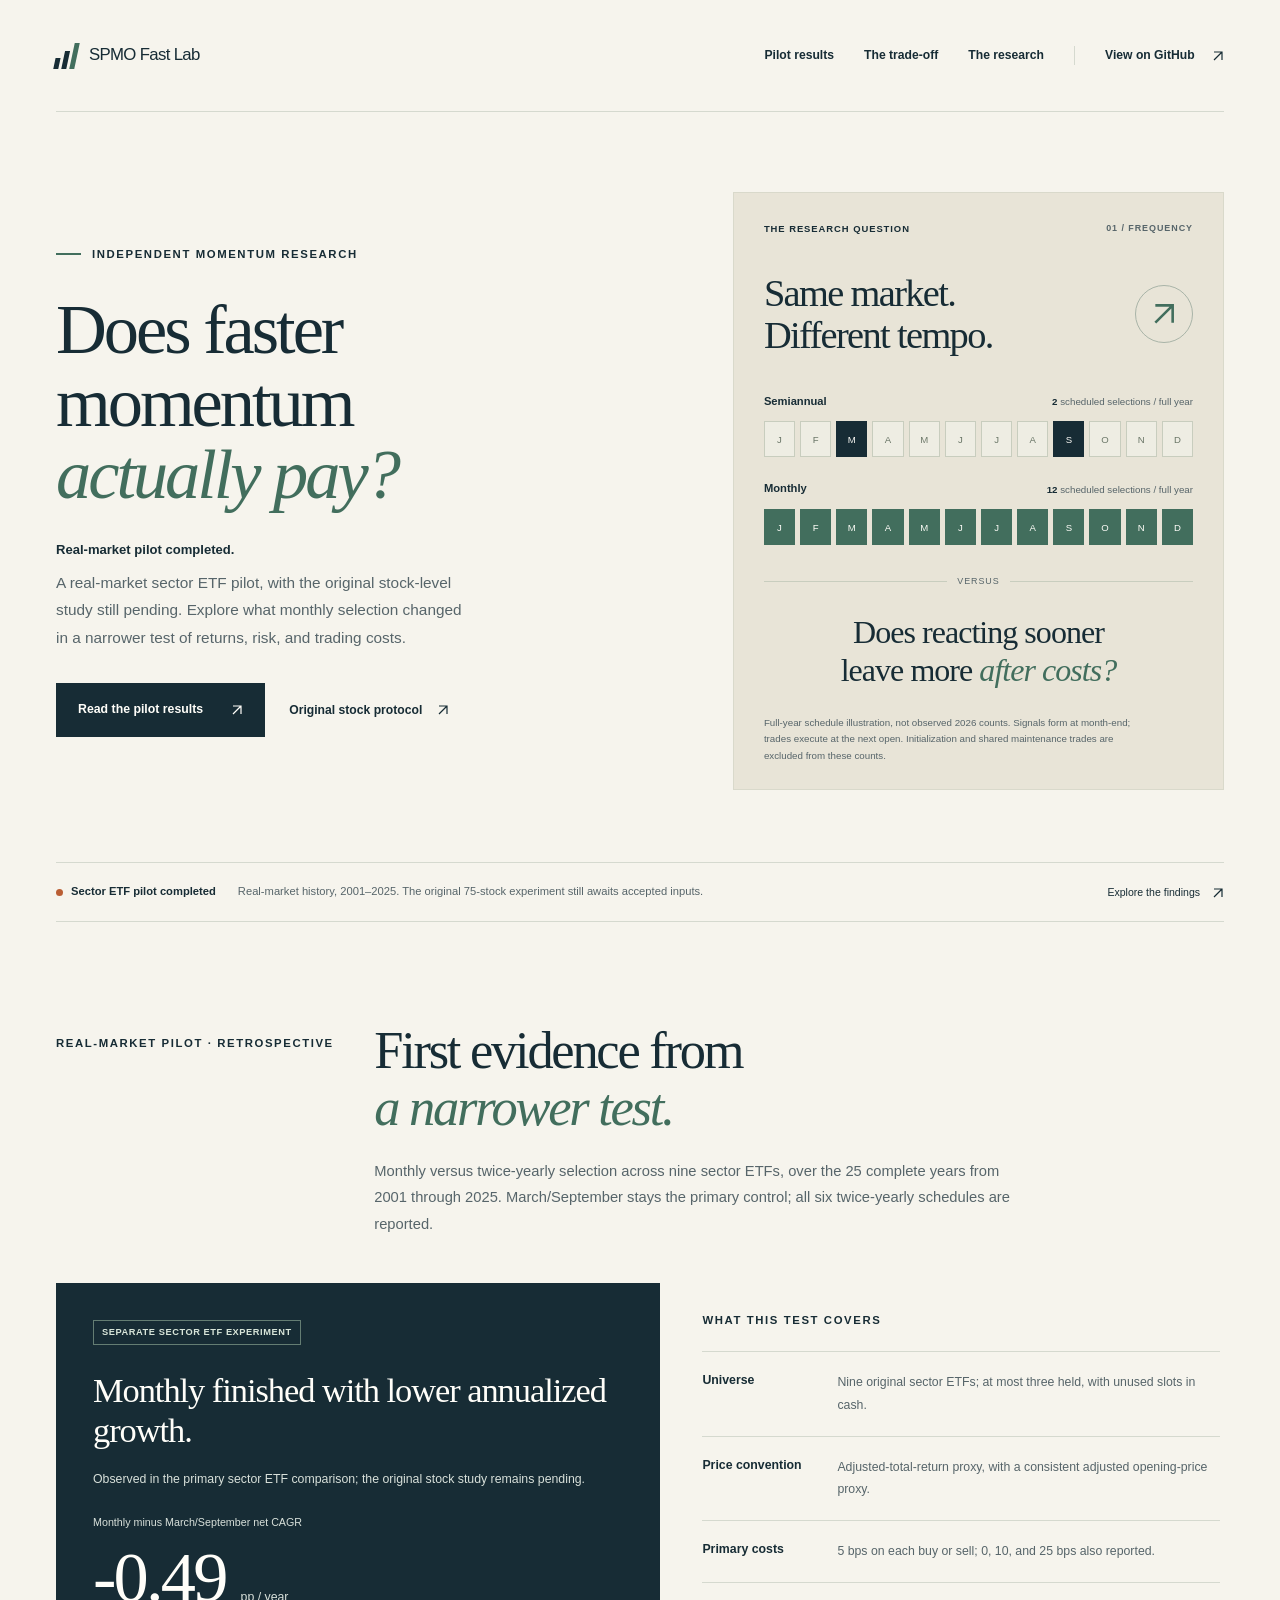
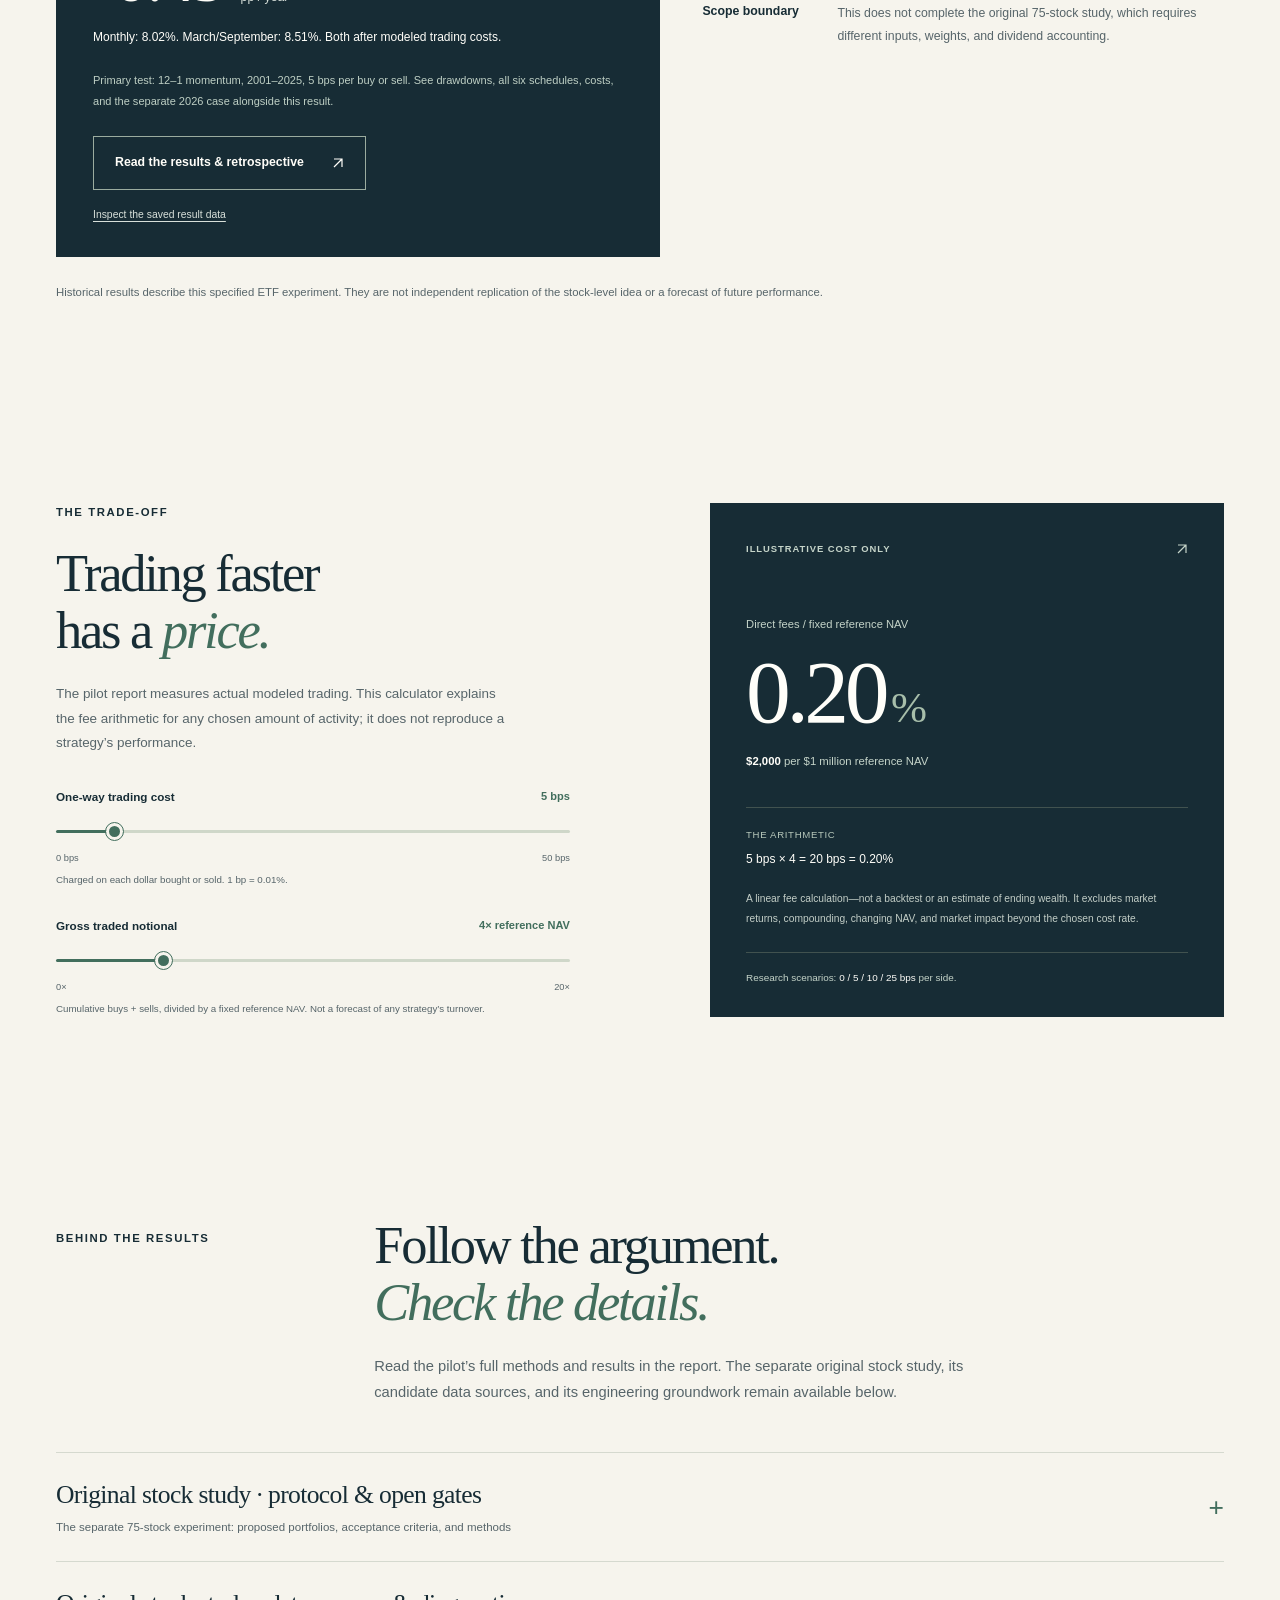
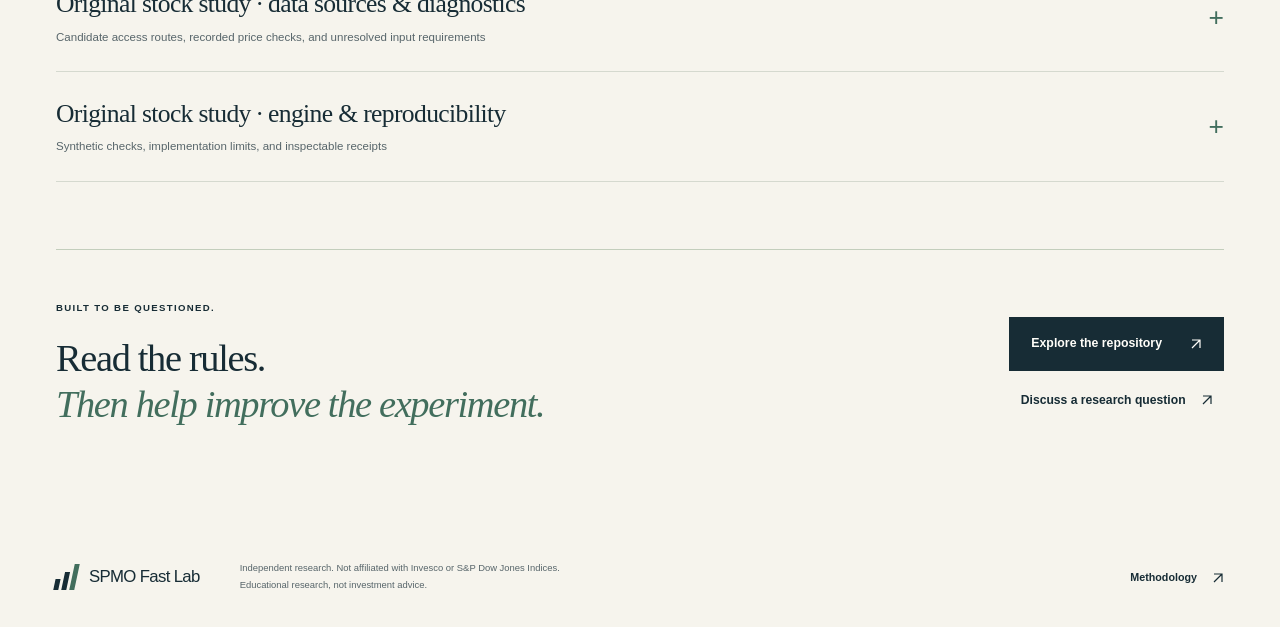
==== site/index.html @ afc8deab "Identify purchasable stock-data routes and correct Sharadar membership coverage" ====
<!doctype html>
<html lang="en">
  <head>
    <meta charset="utf-8">
    <meta name="viewport" content="width=device-width, initial-scale=1">
    <meta name="theme-color" content="#172c35">
    <meta name="description" content="Real-market results from a nine-sector ETF momentum pilot over 2001–2025, with an inspectable protocol and a separate stock-level research plan.">
    <title>SPMO Fast Lab — Does faster momentum actually pay?</title>
    <link rel="icon" href="data:image/svg+xml,%3Csvg xmlns=%27http://www.w3.org/2000/svg%27 viewBox=%270 0 32 32%27%3E%3Crect width=%2732%27 height=%2732%27 rx=%275%27 fill=%27%23172c35%27/%3E%3Cpath d=%27M8 24v-7m8 7V12m8 12V7%27 stroke=%27%23f6f4ed%27 stroke-width=%274%27/%3E%3C/svg%3E">
    <link rel="stylesheet" href="styles.css">
    <script src="app.js" defer></script>
  </head>
  <body>
    <a class="skip-link" href="#main">Skip to content</a>
    <header class="site-header wrap">
      <a class="brand" href="#" aria-label="SPMO Fast Lab home"><span class="brand-mark" aria-hidden="true"><i></i><i></i><i></i></span><span>SPMO <strong>Fast Lab</strong></span></a>
      <button class="menu-toggle" type="button" aria-expanded="false" aria-controls="primary-nav">Menu <span aria-hidden="true">+</span></button>
      <nav id="primary-nav" class="primary-nav" aria-label="Primary navigation">
        <a href="pilot.html">Pilot results</a><a href="#costs">The trade-off</a><a href="#research">The research</a>
        <a class="nav-github" href="https://github.com/Yuchi-Wang02/SPMO-ETF-test">View on GitHub <span aria-hidden="true"><svg class="arrow-icon" width="12" height="12" viewBox="0 0 12 12" fill="none" aria-hidden="true"><path d="M2 10 10 2M2 2h8v8" stroke="currentColor" stroke-width="1.2"/></svg></span></a>
      </nav>
    </header>

    <main id="main">
      <section class="hero wrap" aria-labelledby="hero-title">
        <div class="hero-copy">
          <p class="eyebrow"><span class="tiny-line" aria-hidden="true"></span> Independent momentum research</p>
          <h1 id="hero-title">Does faster<br>momentum<br><em>actually pay?</em></h1>
          <p class="hero-description"><strong class="hero-status">Real-market pilot completed.</strong> A real-market sector ETF pilot, with the original stock-level study still pending. Explore what monthly selection changed in a narrower test of returns, risk, and trading costs.</p>
          <div class="hero-actions"><a class="button button-dark" href="pilot.html">Read the pilot results <span aria-hidden="true"><svg class="arrow-icon" width="12" height="12" viewBox="0 0 12 12" fill="none" aria-hidden="true"><path d="M2 10 10 2M2 2h8v8" stroke="currentColor" stroke-width="1.2"/></svg></span></a><a class="text-link" href="https://github.com/Yuchi-Wang02/SPMO-ETF-test/blob/main/docs/research-blueprint.md">Original stock protocol <span aria-hidden="true"><svg class="arrow-icon" width="12" height="12" viewBox="0 0 12 12" fill="none" aria-hidden="true"><path d="M2 10 10 2M2 2h8v8" stroke="currentColor" stroke-width="1.2"/></svg></span></a></div>
        </div>
        <aside class="tempo-card" aria-labelledby="tempo-title">
          <div class="card-topline"><span>THE RESEARCH QUESTION</span><span class="issue">01 / FREQUENCY</span></div>
          <div class="tempo-heading"><h2 id="tempo-title">Same market.<br>Different tempo.</h2><span class="orbit" aria-hidden="true"><svg class="arrow-icon" width="12" height="12" viewBox="0 0 12 12" fill="none" aria-hidden="true"><path d="M2 10 10 2M2 2h8v8" stroke="currentColor" stroke-width="1.2"/></svg></span></div>
          <div class="calendar-label"><span>Semiannual</span><span><strong>2</strong> scheduled selections / full year</span></div>
          <div class="calendar-grid" aria-label="Semiannual schedule: March and September month-end signals">
            <span>J</span><span>F</span><span class="active-slow">M</span><span>A</span><span>M</span><span>J</span><span>J</span><span>A</span><span class="active-slow">S</span><span>O</span><span>N</span><span>D</span>
          </div>
          <div class="calendar-label monthly-label"><span>Monthly</span><span><strong>12</strong> scheduled selections / full year</span></div>
          <div class="calendar-grid fast" aria-label="Monthly schedule: a signal at every month-end"><span>J</span><span>F</span><span>M</span><span>A</span><span>M</span><span>J</span><span>J</span><span>A</span><span>S</span><span>O</span><span>N</span><span>D</span></div>
          <div class="tempo-divider" aria-hidden="true"><span></span><b>versus</b><span></span></div>
          <p class="tempo-statement">Does reacting sooner<br>leave more <em>after costs?</em></p>
          <p class="card-footnote">Full-year schedule illustration, not observed 2026 counts. Signals form at month-end; trades execute at the next open. Initialization and shared maintenance trades are excluded from these counts.</p>
        </aside>
      </section>

      <div class="status-strip wrap" aria-label="Current research status"><div><span class="status-dot" aria-hidden="true"></span><strong>Sector ETF pilot completed</strong></div><p id="research-status">Real-market history, 2001–2025. The original 75-stock experiment still awaits accepted inputs.</p><a href="pilot.html">Explore the findings <span aria-hidden="true"><svg class="arrow-icon" width="12" height="12" viewBox="0 0 12 12" fill="none" aria-hidden="true"><path d="M2 10 10 2M2 2h8v8" stroke="currentColor" stroke-width="1.2"/></svg></span></a></div>

      <section class="pilot-lead section wrap" id="pilot" aria-labelledby="pilot-title">
        <div class="section-heading"><p class="eyebrow">Real-market pilot · retrospective</p><div><h2 id="pilot-title">First evidence from<br><em>a narrower test.</em></h2><p>Monthly versus twice-yearly selection across nine sector ETFs, over the 25 complete years from 2001 through 2025. March/September stays the primary control; all six twice-yearly schedules are reported.</p></div></div>
        <div class="pilot-lead-grid">
          <div class="pilot-lead-copy"><span class="small-tag">Separate sector ETF experiment</span><h3 id="pilot-headline">A result you can inspect.</h3><p id="pilot-comparison-state" role="status">Loading the saved primary comparison…</p><div id="pilot-results" hidden><p class="pilot-result-label">Monthly minus March/September net CAGR</p><p class="pilot-result-number"><span id="pilot-primary-gap"></span><span>pp / year</span></p><p class="pilot-comparison" id="pilot-comparison"></p></div><p class="pilot-result-context">Primary test: 12–1 momentum, 2001–2025, 5 bps per buy or sell. See drawdowns, all six schedules, costs, and the separate 2026 case alongside this result.</p><a class="button button-dark" href="pilot.html">Read the results &amp; retrospective <span aria-hidden="true"><svg class="arrow-icon" width="12" height="12" viewBox="0 0 12 12" fill="none" aria-hidden="true"><path d="M2 10 10 2M2 2h8v8" stroke="currentColor" stroke-width="1.2"/></svg></span></a><a class="pilot-source-link" href="data/etf-pilot-summary.json">Inspect the saved result data</a></div>
          <div class="pilot-scope"><p class="eyebrow">What this test covers</p><dl><div><dt>Universe</dt><dd>Nine original sector ETFs; at most three held, with unused slots in cash.</dd></div><div><dt>Price convention</dt><dd>Adjusted-total-return proxy, with a consistent adjusted opening-price proxy.</dd></div><div><dt>Primary costs</dt><dd>5 bps on each buy or sell; 0, 10, and 25 bps also reported.</dd></div><div><dt>Scope boundary</dt><dd>This does not complete the original 75-stock study, which requires different inputs, weights, and dividend accounting.</dd></div></dl></div>
        </div>
        <p class="pilot-lead-note">Historical results describe this specified ETF experiment. They are not independent replication of the stock-level idea or a forecast of future performance.</p>
      </section>

      <section class="section wrap cost-section" id="costs" aria-labelledby="cost-title">
        <div class="cost-copy"><p class="eyebrow">The trade-off</p><h2 id="cost-title">Trading faster<br>has a <em>price.</em></h2><p>The pilot report measures actual modeled trading. This calculator explains the fee arithmetic for any chosen amount of activity; it does not reproduce a strategy’s performance.</p>
          <div class="cost-controls"><div class="control-label"><label for="cost-bps">One-way trading cost</label><output for="cost-bps" id="bps-output">5 bps</output></div><input id="cost-bps" type="range" min="0" max="50" step="1" value="5" aria-describedby="bps-help"><div class="range-ends" aria-hidden="true"><span>0 bps</span><span>50 bps</span></div><p id="bps-help" class="control-help">Charged on each dollar bought or sold. 1 bp = 0.01%.</p>
          <div class="control-label"><label for="traded-multiple">Gross traded notional</label><output for="traded-multiple" id="multiple-output">4× reference NAV</output></div><input id="traded-multiple" type="range" min="0" max="20" step="0.5" value="4" aria-describedby="multiple-help"><div class="range-ends" aria-hidden="true"><span>0×</span><span>20×</span></div><p id="multiple-help" class="control-help">Cumulative buys + sells, divided by a fixed reference NAV. Not a forecast of any strategy’s turnover.</p></div>
        </div>
        <div class="cost-result"><div class="card-topline"><span>ILLUSTRATIVE COST ONLY</span><span aria-hidden="true"><svg class="arrow-icon" width="12" height="12" viewBox="0 0 12 12" fill="none" aria-hidden="true"><path d="M2 10 10 2M2 2h8v8" stroke="currentColor" stroke-width="1.2"/></svg></span></div><p class="result-label">Direct fees / fixed reference NAV</p><div class="result-number"><output id="fee-percent" for="cost-bps traded-multiple">0.20</output><span>%</span></div><div class="result-equivalent" aria-live="polite" aria-atomic="true"><span id="fee-dollar">$2,000</span> per $1 million reference NAV</div><div class="cost-formula"><span>The arithmetic</span><code id="fee-formula">5 bps × 4 = 20 bps = 0.20%</code></div><p class="cost-caveat">A linear fee calculation—not a backtest or an estimate of ending wealth. It excludes market returns, compounding, changing NAV, and market impact beyond the chosen cost rate.</p><p class="cost-scenarios">Research scenarios: <strong>0 / 5 / 10 / 25 bps</strong> per side.</p></div>
      </section>

      <section class="section wrap research-section" id="research" aria-labelledby="research-title">
        <div class="section-heading"><p class="eyebrow">Behind the results</p><div><h2 id="research-title">Follow the argument.<br><em>Check the details.</em></h2><p>Read the pilot’s full methods and results in the report. The separate original stock study, its candidate data sources, and its engineering groundwork remain available below.</p></div></div>
        <details class="research-details" id="methods"><summary><span><strong>Original stock study · protocol &amp; open gates</strong><small>The separate 75-stock experiment: proposed portfolios, acceptance criteria, and methods</small></span><span class="details-symbol" aria-hidden="true">+</span></summary><div class="research-details-body">      <section class="section primary-experiment" id="experiment" aria-labelledby="experiment-title">
        <div class="section-heading"><p class="eyebrow">Original 75-stock protocol · not yet run</p><div><h2 id="experiment-title">Change the schedule.<br><em>Keep the strategy the same.</em></h2><p>Momentum means favoring stocks with strong recent performance. Here, both portfolios use the same 12–1 signal: roughly a year of prior price performance, excluding the latest month, scaled by volatility.</p></div></div>
        <div class="primary-pair">
          <article class="primary-arm"><div class="primary-arm-label"><span class="small-tag">S12 · Primary control</span><span class="primary-tempo">Twice a year</span></div><h3>Give the signal<br>more time.</h3><p>Update selections after March and September month-end. Hold between scheduled updates, with the same required maintenance rules.</p><div class="primary-schedule"><span>March</span><span aria-hidden="true">→</span><span>September</span></div></article>
          <div class="pair-connector" aria-hidden="true">vs</div>
          <article class="primary-arm monthly-arm"><div class="primary-arm-label"><span class="small-tag">M12 · Primary comparison</span><span class="primary-tempo">Every month</span></div><h3>Act on the signal<br>more often.</h3><p>Update selections after every month-end. This may capture new leaders sooner, and may also create more costly trading.</p><div class="primary-schedule"><span>January</span><span aria-hidden="true">→</span><span>December</span></div></article>
        </div>
        <div class="comparison-rule"><span class="note-label">Held constant</span><p>Same historical stock universe, momentum calculation, portfolio rules, trade timing, and cost assumptions. The primary comparison is <strong>M12 minus S12 after costs.</strong></p></div>
        <p class="comparison-context">SPMO inspired the question. These are custom research portfolios; the actual SPMO and SPY funds provide product context, not a controlled test of frequency.</p>
      </section>

      <section class="evidence-section" aria-labelledby="evidence-title"><div class="section">
        <div class="section-heading"><p class="eyebrow">Original stock study · required evidence</p><div><h2 id="evidence-title">More return is only<br><em>part of the answer.</em></h2><p>A useful result makes the benefit, risk, and extra trading visible together. The original stock portfolios will use the same reporting window and starting point. These are acceptance criteria for that study, separate from the completed ETF pilot.</p></div></div>
        <div class="evidence-grid">
          <article class="evidence-card"><span class="evidence-index">01 / Net return</span><h3>Does more<br>money remain?</h3><p>Compare portfolio growth after transaction costs. Report the difference whether monthly trading helps or hurts.</p><span class="pending-label">Awaiting original stock results</span></article>
          <article class="evidence-card"><span class="evidence-index">02 / Drawdown</span><h3>What happens<br>on the way down?</h3><p>Compare the largest fall from a previous peak and its timing. A higher ending value can still come with a harder ride.</p><span class="pending-label">Awaiting original stock results</span></article>
          <article class="evidence-card"><span class="evidence-index">03 / Added trading</span><h3>How much activity<br>buys that difference?</h3><p>Measure extra buys and sells, the fees they incur, and whether the return difference survives higher cost assumptions.</p><span class="pending-label">Awaiting original stock results</span></article>
        </div>
        <p class="evidence-footnote">The 2026 YTD case motivated the original stock study. Longer history, different market conditions, and all six twice-yearly calendar schedules are planned market checks—not market evidence already obtained.</p>
      </div></section>

      <section class="roadmap-section" id="roadmap" aria-labelledby="roadmap-title"><div class="section">
        <div class="section-heading"><p class="eyebrow">Original stock study · evidence gates</p><div><h2 id="roadmap-title">A clear question.<br><em>An answer still to earn.</em></h2><p>The <strong>protocol is fixed and documented</strong>. Its primary comparison, portfolio rules, execution assumptions, and evidence limits are established. Three acceptance gates remain before conclusions from the original 75-stock model.</p></div></div>
        <ol class="evidence-gates">
          <li><span class="gate-label">Partial diagnostics only</span><h3>Historical inputs</h3><p>Price ingestion has diagnostic checks. Point-in-time stock membership, capitalization, and corporate actions still need an accepted historical sample.</p><a class="text-link" href="https://github.com/Yuchi-Wang02/SPMO-ETF-test/blob/main/docs/data-acceptance-sample.md">See the sample specification <span aria-hidden="true"><svg class="arrow-icon" width="12" height="12" viewBox="0 0 12 12" fill="none" aria-hidden="true"><path d="M2 10 10 2M2 2h8v8" stroke="currentColor" stroke-width="1.2"/></svg></span></a></li>
          <li><span class="gate-label">Formal acceptance pending</span><h3>Engine reconciliation</h3><p>Synthetic checks passed. Independent reconciliation of market trades and event ledgers is still required for formal engine acceptance.</p><a class="text-link" href="#engineering">Inspect the engine evidence <span aria-hidden="true">↓</span></a></li>
          <li><span class="gate-label">Not run</span><h3>Stock-market comparisons</h3><p>The primary comparison and every robustness check require accepted historical inputs and an accepted engine before findings from the original stock model can be reported.</p><a class="text-link" href="#methods">Inspect the comparisons <span aria-hidden="true">↓</span></a></li>
        </ol>
      </div></section>

        <p class="details-intro">The following four-arm matrix belongs to the original stock-level protocol. Its pending results must not be inferred from the sector ETF pilot.</p>
        <div class="experiment-layout">
          <div class="matrix-panel">
            <div class="matrix-axis"><span>Signal ↓ <span class="axis-separator">/</span> Frequency →</span><span>Semiannual</span><span>Monthly</span></div>
            <div class="matrix-row"><div class="row-label"><strong>12–1</strong><span>Long horizon</span></div><button class="arm" type="button" data-arm="S12" aria-pressed="false" aria-controls="arm-detail"><span class="arm-code">S12</span><span>Twice-yearly control</span><span class="arm-corner" aria-hidden="true"><svg class="arrow-icon" width="12" height="12" viewBox="0 0 12 12" fill="none" aria-hidden="true"><path d="M2 10 10 2M2 2h8v8" stroke="currentColor" stroke-width="1.2"/></svg></span></button><button class="arm selected" type="button" data-arm="M12" aria-pressed="true" aria-controls="arm-detail"><span class="arm-code">M12</span><span>Faster rhythm</span><span class="arm-corner" aria-hidden="true"><svg class="arrow-icon" width="12" height="12" viewBox="0 0 12 12" fill="none" aria-hidden="true"><path d="M2 10 10 2M2 2h8v8" stroke="currentColor" stroke-width="1.2"/></svg></span></button></div>
            <div class="matrix-row"><div class="row-label"><strong>12 / 6 / 3</strong><span>Blended horizons</span></div><button class="arm" type="button" data-arm="SMIX" aria-pressed="false" aria-controls="arm-detail"><span class="arm-code">SMIX</span><span>Broader lens</span><span class="arm-corner" aria-hidden="true"><svg class="arrow-icon" width="12" height="12" viewBox="0 0 12 12" fill="none" aria-hidden="true"><path d="M2 10 10 2M2 2h8v8" stroke="currentColor" stroke-width="1.2"/></svg></span></button><button class="arm" type="button" data-arm="MMIX" aria-pressed="false" aria-controls="arm-detail"><span class="arm-code">MMIX</span><span>Fast + blended</span><span class="arm-corner" aria-hidden="true"><svg class="arrow-icon" width="12" height="12" viewBox="0 0 12 12" fill="none" aria-hidden="true"><path d="M2 10 10 2M2 2h8v8" stroke="currentColor" stroke-width="1.2"/></svg></span></button></div>
            <p class="matrix-note">All signals skip the most recent trading month. “12 / 6 / 3” combines 12–1, 6–1, and 3–1 signals at 50% / 30% / 20%.</p>
          </div>
          <div class="arm-detail" id="arm-detail" aria-live="polite" aria-atomic="true">
            <div class="detail-topline"><span id="detail-tag" class="small-tag">Primary comparison</span><span id="detail-code" class="detail-code">M12</span></div>
            <h3 id="detail-title">Faster rhythm,<br>same signal.</h3><p id="detail-description">Rebalance monthly using the same 12–1 momentum signal as S12. This is the cleanest test of whether frequency earns its additional costs.</p>
            <dl class="detail-facts"><div><dt>Signal</dt><dd id="detail-signal">12–1 risk-adjusted momentum</dd></div><div><dt>Schedule</dt><dd id="detail-schedule">Every month-end → next open</dd></div><div><dt>Compare with</dt><dd id="detail-compare">S12 · change frequency only</dd></div></dl>
          </div>
        </div>
        <div class="shared-rules"><p>Held constant<br><strong>across all four arms</strong></p><div><strong>75</strong><span>target holdings</span></div><div><strong>8%</strong><span>security weight cap</span></div><div class="weight-rule"><strong>Score × √cap</strong><span>historical security market cap</span></div><div><strong>5 bps</strong><span>base cost per side</span></div></div>
        <div class="interpretation"><div><h3>The answer we’re looking for</h3><p><strong>M12 − S12</strong> is the primary net-return comparison. <strong>MMIX − SMIX</strong> is a within-study robustness check using the blended signal, not independent replication. Their difference measures the secondary interaction.</p></div><div><h3>The context that matters</h3><p>Actual SPMO and SPY provide real-world benchmarks. These custom portfolios do not replicate the official index. Return, drawdown, turnover, and costs must travel together.</p></div></div>
        <div class="research-note"><span class="note-label">A note on evidence</span><p>For the original stock study, the proposed 2026 YTD window runs from December 31, 2025 close to October 2, 2026 close, after a 2025 portfolio burn-in. Those market moves already informed the idea, so this is a retrospective case study. Longer history across different market conditions is planned, subject to data acceptance; the supported period must be frozen before comparing results.</p></div>
        <div class="research-note calendar-note"><span class="note-label">Calendar sensitivity</span><p>Could the result depend on the months chosen? For the original stock model: six calendar schedules, all reported; synthetic validation only. The market-data check will compare all six twice-yearly schedules, six months apart. The primary schedule remains March/September; no best-performing calendar will replace it. <a href="https://github.com/Yuchi-Wang02/SPMO-ETF-test/blob/main/docs/calendar-sensitivity.md">Read the calendar protocol</a> or <a href="data/calendar-sensitivity-status.json">inspect the synthetic receipt</a>.</p></div>
        </div></details>
        <details class="research-details" id="data"><summary><span><strong>Original stock study · data sources &amp; diagnostics</strong><small>Candidate access routes, recorded price checks, and unresolved input requirements</small></span><span class="details-symbol" aria-hidden="true">+</span></summary><div class="research-details-body">
          <p class="details-intro">A credible test needs the stock list and information available at each historical date. The next step is an event-rich acceptance sample, before expanding any provider into a full research dataset.</p>
        <div class="data-intro"><div><span class="small-tag">Source plan · research audit pending</span><p>These are candidate routes, not approved datasets. Coverage, timestamps, identifiers, dividends, delistings, and licensing must pass review before any route powers a research result.</p></div><a class="text-link" href="https://github.com/Yuchi-Wang02/SPMO-ETF-test/blob/main/docs/data-purchase-guide.md">Compare data sources and buying options <span aria-hidden="true"><svg class="arrow-icon" width="12" height="12" viewBox="0 0 12 12" fill="none" aria-hidden="true"><path d="M2 10 10 2M2 2h8v8" stroke="currentColor" stroke-width="1.2"/></svg></span></a></div>
        <div class="source-grid">
          <article class="source-card"><div class="source-number">01</div><div class="source-type">Institutional route</div><h3>WRDS / CRSP</h3><p>Investigate licensed securities, returns, shares, corporate actions, and membership. Use an authorized institutional export here; verify historical coverage and availability timestamps.</p><div class="source-access"><span>Access</span><strong>Institutional subscription</strong></div><a href="https://wrds-www.wharton.upenn.edu/">Explore WRDS <span aria-hidden="true"><svg class="arrow-icon" width="12" height="12" viewBox="0 0 12 12" fill="none" aria-hidden="true"><path d="M2 10 10 2M2 2h8v8" stroke="currentColor" stroke-width="1.2"/></svg></span></a></article>
          <article class="source-card"><div class="source-number">02</div><div class="source-type">Commercial API route</div><h3>Nasdaq / Sharadar</h3><p>Investigate equity prices, historical market-cap fields, and identifiers through licensed tables. Its SP500 table is a verified historical-membership candidate; audit coverage and timing alongside the other tables before joining.</p><div class="source-access"><span>Access</span><strong>Paid datasets + API key</strong></div><a href="https://data.nasdaq.com/publishers/SHARADAR">Explore Sharadar <span aria-hidden="true"><svg class="arrow-icon" width="12" height="12" viewBox="0 0 12 12" fill="none" aria-hidden="true"><path d="M2 10 10 2M2 2h8v8" stroke="currentColor" stroke-width="1.2"/></svg></span></a></article>
          <article class="source-card"><div class="source-number">03</div><div class="source-type">Conditional export route</div><h3>Norgate Data</h3><p>Investigate historical constituents and delisted equities through a licensed Windows export. Current-cap fields cannot supply the historical market caps this test needs; an additional source may be required.</p><div class="source-access"><span>Access</span><strong>Subscription + Windows export</strong></div><a href="https://norgatedata.com/">Explore Norgate <span aria-hidden="true"><svg class="arrow-icon" width="12" height="12" viewBox="0 0 12 12" fill="none" aria-hidden="true"><path d="M2 10 10 2M2 2h8v8" stroke="currentColor" stroke-width="1.2"/></svg></span></a></article>
          <article class="source-card prototype"><div class="source-number">04</div><div class="source-type">Prototype only</div><h3>Yahoo diagnostics</h3><p>A direct HTTP price-ingestion pipeline checks SPMO and SPY responses. Historical membership, point-in-time caps, and adjustment semantics remain unverified. Yahoo usage terms apply.</p><div class="source-access"><span>Optional helper</span><strong>yfinance · unofficial wrapper</strong></div><a href="https://ranaroussi.github.io/yfinance/">Read the helper documentation <span aria-hidden="true"><svg class="arrow-icon" width="12" height="12" viewBox="0 0 12 12" fill="none" aria-hidden="true"><path d="M2 10 10 2M2 2h8v8" stroke="currentColor" stroke-width="1.2"/></svg></span></a></article>
        </div>
        <section class="readiness-panel" aria-labelledby="readiness-title">
          <div class="readiness-heading"><div><p class="eyebrow">Price ingestion diagnostic</p><h3 id="readiness-title">Show the inputs. Keep the limits visible.</h3></div><span class="small-tag" id="diagnostic-badge">Summary pending</span></div>
          <p class="readiness-intro">This saved diagnostic checks the price pipeline, not the investment hypothesis. OHLC means open, high, low, and close. Complete bars have four positive, finite prices with consistent high/low bounds; missing and invalid values are reported separately.</p>
          <p class="diagnostic-state" id="diagnostic-state" role="status">Loading the saved diagnostic summary…</p>
          <div id="diagnostic-results" hidden>
            <div class="readiness-table-scroll" role="region" aria-label="Price ingestion diagnostic by symbol" tabindex="0">
              <table class="readiness-table"><caption>Observed price records · no investment returns</caption><thead><tr><th scope="col">Symbol</th><th scope="col">Observed span</th><th scope="col">Complete / total bars</th><th scope="col">Recorded issues</th></tr></thead><tbody id="diagnostic-symbols"></tbody></table>
            </div>
            <p class="diagnostic-meta" id="diagnostic-meta"></p>
          </div>
          <noscript><p class="diagnostic-noscript">JavaScript is off. Read the <a href="data/ingestion-summary.json">saved diagnostic summary</a> or the pipeline notes for recorded counts and status.</p></noscript>
          <div class="readiness-limits"><strong>Research audit pending</strong><p>Exchange-calendar coverage, price-adjustment semantics, and point-in-time inputs are not verified. Zero recorded errors do not establish complete history or research readiness.</p></div>
          <div class="readiness-footer"><p>Raw responses and normalized price CSVs stay private; they are not published on GitHub.</p><a class="text-link" href="https://github.com/Yuchi-Wang02/SPMO-ETF-test/blob/main/docs/data-pipeline.md">CSV schema &amp; provenance <span aria-hidden="true"><svg class="arrow-icon" width="12" height="12" viewBox="0 0 12 12" fill="none" aria-hidden="true"><path d="M2 10 10 2M2 2h8v8" stroke="currentColor" stroke-width="1.2"/></svg></span></a></div>
        </section>
        <div class="data-gate"><span class="gate-mark" aria-hidden="true">✓</span><p><strong>The publication gate:</strong> source manifests, coverage checks, reproducible inputs, and redistribution rights. Public results can be open even when licensed raw data cannot.</p></div>
        </div></details>
        <details class="research-details" id="engineering"><summary><span><strong>Original stock study · engine &amp; reproducibility</strong><small>Synthetic checks, implementation limits, and inspectable receipts</small></span><span class="details-symbol" aria-hidden="true">+</span></summary><div class="research-details-body">
        <section class="engine-panel" aria-labelledby="engine-title">
          <div class="engine-heading"><div><p class="eyebrow">Inside the engine</p><h3 id="engine-title">First, test the machinery.</h3></div><span class="small-tag">Synthetic data only</span></div>
          <p class="engine-intro">The prototype runs the four strategies against fictional prices and events. This saved receipt reports engineering checks, not evidence that any strategy outperforms.</p>
          <p class="engine-state" id="engine-state" role="status">Loading the saved engine-validation receipt…</p>
          <div id="engine-results" hidden>
            <div class="engine-metrics"><div><span class="engine-metric" id="engine-run-count"></span><span>synthetic experiment paths</span></div><div><span class="engine-metric" id="engine-check-count"></span><span>recorded checks passed</span></div><p id="engine-combinations"></p></div>
            <div class="engine-evidence"><details><summary>Inspect engineering checks</summary><ul id="engine-checks" class="engine-checks"></ul></details><details><summary>What still needs work</summary><ul id="engine-limitations" class="engine-limitations"></ul></details></div>
            <p class="engine-meta" id="engine-meta"></p>
          </div>
          <noscript><p class="diagnostic-noscript">JavaScript is off. Read the <a href="data/engine-status.json">saved engine receipt</a> to inspect its checks and status.</p></noscript>
          <div class="engine-boundary"><strong>The original stock model still needs real-world validation.</strong><p>Market-data validation and formal acceptance of this stock engine are pending. The separate sector ETF pilot uses its own model and report.</p></div>
          <div class="engine-links"><a class="text-link" href="https://github.com/Yuchi-Wang02/SPMO-ETF-test/blob/main/docs/engine.md">Read the engine guide <span aria-hidden="true"><svg class="arrow-icon" width="12" height="12" viewBox="0 0 12 12" fill="none" aria-hidden="true"><path d="M2 10 10 2M2 2h8v8" stroke="currentColor" stroke-width="1.2"/></svg></span></a><a class="text-link" href="data/engine-status.json">Inspect the saved JSON <span aria-hidden="true"><svg class="arrow-icon" width="12" height="12" viewBox="0 0 12 12" fill="none" aria-hidden="true"><path d="M2 10 10 2M2 2h8v8" stroke="currentColor" stroke-width="1.2"/></svg></span></a></div>
        </section>
        </div></details>
        <div class="closing"><div><p class="eyebrow">Built to be questioned.</p><h3>Read the rules.<br><em>Then help improve the experiment.</em></h3></div><div class="closing-actions"><a class="button button-dark" href="https://github.com/Yuchi-Wang02/SPMO-ETF-test">Explore the repository <span aria-hidden="true"><svg class="arrow-icon" width="12" height="12" viewBox="0 0 12 12" fill="none" aria-hidden="true"><path d="M2 10 10 2M2 2h8v8" stroke="currentColor" stroke-width="1.2"/></svg></span></a><a class="text-link" href="https://github.com/Yuchi-Wang02/SPMO-ETF-test/issues">Discuss a research question <span aria-hidden="true"><svg class="arrow-icon" width="12" height="12" viewBox="0 0 12 12" fill="none" aria-hidden="true"><path d="M2 10 10 2M2 2h8v8" stroke="currentColor" stroke-width="1.2"/></svg></span></a></div></div>
      </section>
    </main>
    <footer class="site-footer wrap"><a class="brand" href="#"><span class="brand-mark" aria-hidden="true"><i></i><i></i><i></i></span><span>SPMO <strong>Fast Lab</strong></span></a><p>Independent research. Not affiliated with Invesco or S&amp;P Dow Jones Indices.<br>Educational research, not investment advice.</p><a class="text-link" href="https://github.com/Yuchi-Wang02/SPMO-ETF-test/blob/main/docs/experiment-design.md">Methodology <span aria-hidden="true"><svg class="arrow-icon" width="12" height="12" viewBox="0 0 12 12" fill="none" aria-hidden="true"><path d="M2 10 10 2M2 2h8v8" stroke="currentColor" stroke-width="1.2"/></svg></span></a></footer>
  </body>
</html>
---- site/styles.css ----
:root {
  --paper:#f6f4ed;
  --white:#fffef9;
  --ink:#172c35;
  --muted:#57656a;
  --line:#d5d9cf;
  --green:#426e5d;
  --light-green:#e2e9dd;
  --orange:#ba5e34;
  --sand:#e8e4d7;
  --serif:Georgia,'Times New Roman',serif;
  --sans:Inter,-apple-system,BlinkMacSystemFont,'Segoe UI',sans-serif;
}
* {
  box-sizing:border-box;
}
html {
  scroll-behavior:smooth;
  scroll-padding-top:24px;
}
body {
  margin:0;
  background:var(--paper);
  color:var(--ink);
  font-family:var(--sans);
  font-size:16px;
  line-height:1.6;
  -webkit-font-smoothing:antialiased;
}
a {
  color:inherit;
  text-decoration:none;
}
button,input {
  font:inherit;
}
button,a,input {
  -webkit-tap-highlight-color:transparent;
}
button {
  color:inherit;
}
a:focus-visible,button:focus-visible,input:focus-visible {
  outline:3px solid var(--orange);
  outline-offset:5px;
}
button {
  cursor:pointer;
}
h1,h2,h3,p {
  margin:0;
}
h1,h2,h3 {
  font-weight:400;
}
h1,h2 {
  font-family:var(--serif);
  letter-spacing:-.043em;
  line-height:1.08;
}
h2 {
  font-size:clamp(2.4rem,4.1vw,3.8rem);
}
h2 em,h3 em {
  color:var(--green);
  font-weight:400;
}
em {
  font-weight:400;
}
.wrap {
  width:min(1280px,calc(100% - 112px));
  margin-inline:auto;
}
.eyebrow {
  font-size:.71rem;
  text-transform:uppercase;
  letter-spacing:.14em;
  font-weight:650;
}
.site-header {
  height:112px;
  display:flex;
  align-items:center;
  justify-content:space-between;
  border-bottom:1px solid var(--line);
  gap:28px;
}
.brand {
  display:inline-flex;
  gap:12px;
  align-items:center;
  font-size:1.05rem;
  white-space:nowrap;
  letter-spacing:-.04em;
}
.brand strong {
  font-weight:400;
}
.brand-mark {
  display:flex;
  height:26px;
  align-items:flex-end;
  gap:3px;
  transform:skew(-12deg);
}
.brand-mark i {
  width:5px;
  background:var(--ink);
  display:block;
}
.brand-mark i:nth-child(1) {
  height:11px;
}
.brand-mark i:nth-child(2) {
  height:18px;
}
.brand-mark i:nth-child(3) {
  height:26px;
  background:var(--green);
}
.primary-nav {
  display:flex;
  gap:30px;
  align-items:center;
  font-size:.76rem;
  font-weight:550;
}
.primary-nav a:hover,.text-link:hover {
  color:var(--green);
}
.nav-github {
  border-left:1px solid var(--line);
  padding-left:30px;
}
.nav-github span {
  margin-left:14px;
}
.menu-toggle {
  display:none;
}
.skip-link {
  position:absolute;
  top:-100px;
  left:16px;
  padding:12px;
  background:var(--ink);
  color:white;
  z-index:10;
}
.skip-link:focus {
  top:12px;
}
.hero {
  display:grid;
  grid-template-columns:1.2fr 1fr;
  gap:7.5%;
  align-items:center;
  padding-top:80px;
  padding-bottom:72px;
}
.hero-copy .eyebrow {
  display:flex;
  align-items:center;
  gap:11px;
  margin-bottom:30px;
}
.tiny-line {
  display:inline-block;
  width:25px;
  height:2px;
  background:var(--green);
}
h1 {
  font-size:clamp(3.35rem,5.5vw,5.45rem);
  line-height:1.025;
}
h1 em {
  color:var(--green);
}
.hero-description {
  font-size:.96rem;
  line-height:1.8;
  color:var(--muted);
  max-width:420px;
  margin-top:28px;
}
.hero-status {
  display: block;
  margin-bottom: .45rem;
  color: var(--ink);
  font-size: .85em;
  font-weight: 600;
}

.hero-actions {
  margin-top:32px;
  display:flex;
  align-items:center;
  gap:24px;
  flex-wrap:wrap;
}
.button {
  display:inline-flex;
  align-items:center;
  justify-content:space-between;
  gap:28px;
  font-size:.77rem;
  font-weight:600;
  padding:16px 21px;
  border:1px solid var(--ink);
  transition:background .18s,color .18s;
}
.button-dark {
  background:var(--ink);
  color:var(--white);
}
.button-dark:hover {
  background:var(--green);
  border-color:var(--green);
}
.text-link {
  display:inline-flex;
  align-items:center;
  gap:15px;
  font-size:.76rem;
  font-weight:600;
}
.tempo-card {
  background:var(--sand);
  padding:28px 30px 25px;
  position:relative;
  align-self:center;
  border:1px solid #d9d9cb;
}
.card-topline {
  display:flex;
  align-items:center;
  justify-content:space-between;
  gap:12px;
  font-size:.59rem;
  letter-spacing:.1em;
  font-weight:600;
}
.issue {
  color:var(--muted);
  font-size:.56rem;
}
.tempo-heading {
  display:flex;
  justify-content:space-between;
  align-items:center;
  margin:36px 0;
}
.tempo-heading h2 {
  font-size:clamp(2rem,3vw,2.85rem);
  line-height:1.1;
}
.orbit {
  border:1px solid #a9b4a8;
  border-radius:50%;
  height:58px;
  width:58px;
  flex-shrink:0;
  display:grid;
  place-items:center;
  font-size:2rem;
  color:var(--green);
}
.calendar-label {
  display:flex;
  justify-content:space-between;
  align-items:center;
  gap:12px;
  font-size:.7rem;
  margin-bottom:11px;
}
.calendar-label>span:first-child {
  font-weight:600;
}
.calendar-label>span:last-child {
  font-size:.61rem;
  color:var(--muted);
}
.calendar-label strong {
  font-weight:650;
  color:var(--ink);
}
.calendar-grid {
  display:grid;
  grid-template-columns:repeat(12,1fr);
  gap:5px;
}
.calendar-grid span {
  height:36px;
  display:grid;
  place-items:center;
  border:1px solid #c8cdbe;
  background:#eeede3;
  color:#697566;
  font-size:.6rem;
}
.calendar-grid .active-slow {
  background:var(--ink);
  border-color:var(--ink);
  color:var(--white);
}
.monthly-label {
  margin-top:23px;
}
.calendar-grid.fast span {
  background:var(--green);
  border-color:var(--green);
  color:var(--white);
}
.tempo-divider {
  display:flex;
  align-items:center;
  gap:10px;
  margin:29px 0 24px;
}
.tempo-divider span {
  height:1px;
  background:#c8cdbe;
  flex:1;
}
.tempo-divider b {
  text-transform:uppercase;
  font-size:.56rem;
  font-weight:500;
  letter-spacing:.1em;
  color:var(--muted);
}
.tempo-statement {
  font-family:var(--serif);
  font-size:2rem;
  line-height:1.2;
  text-align:center;
  letter-spacing:-.03em;
}
.tempo-statement em {
  color:var(--green);
}
.card-footnote {
  font-size:.61rem;
  color:var(--muted);
  line-height:1.7;
  margin-top:25px;
  max-width:370px;
}
.status-strip {
  border-top:1px solid var(--line);
  border-bottom:1px solid var(--line);
  padding:20px 0;
  display:flex;
  align-items:center;
  gap:22px;
  font-size:.7rem;
}
.status-strip>div {
  display:flex;
  align-items:center;
  gap:8px;
  white-space:nowrap;
}
.status-strip strong {
  font-weight:600;
}
.status-dot {
  height:7px;
  width:7px;
  border-radius:50%;
  background:var(--orange);
}
.status-strip p {
  color:var(--muted);
  flex:1;
}
.status-strip a {
  font-size:.66rem;
  white-space:nowrap;
}
.status-strip a:hover {
  text-decoration:underline;
}
.status-strip a span {
  margin-left:9px;
}
.section {
  padding-block:100px;
}
.section-heading {
  display:grid;
  grid-template-columns:1fr 3fr;
  gap:35px;
  margin-bottom:46px;
}
.section-heading>.eyebrow {
  padding-top:12px;
}
.section-heading>div>p {
  margin-top:22px;
  max-width:650px;
  color:var(--muted);
  font-size:.92rem;
  line-height:1.8;
}
.experiment-layout {
  display:grid;
  grid-template-columns:1.4fr 1fr;
  gap:42px;
}
.matrix-axis,.matrix-row {
  display:grid;
  grid-template-columns:.65fr 1fr 1fr;
  gap:10px;
}
.matrix-axis {
  align-items:center;
  margin-bottom:12px;
  font-size:.68rem;
}
.matrix-axis>span:not(:first-child) {
  text-align:center;
  font-weight:600;
}
.matrix-axis>span:first-child {
  font-size:.6rem;
  color:var(--muted);
}
.axis-separator {
  padding-inline:3px;
}
.matrix-row {
  margin-bottom:10px;
}
.row-label {
  align-self:center;
  padding-right:7px;
  display:flex;
  flex-direction:column;
  gap:3px;
}
.row-label strong {
  font-size:.83rem;
  font-weight:600;
}
.row-label>span {
  font-size:.6rem;
  color:var(--muted);
}
.arm {
  position:relative;
  min-height:139px;
  padding:20px 18px;
  display:flex;
  flex-direction:column;
  align-items:flex-start;
  justify-content:space-between;
  background:transparent;
  border:1px solid #bbc4bb;
  text-align:left;
  transition:background .18s,border-color .18s,color .18s;
}
.arm-code {
  font-family:var(--serif);
  font-size:2rem;
  line-height:1.2;
  letter-spacing:-.03em;
}
.arm>span:nth-child(2) {
  font-size:.65rem;
}
.arm-corner {
  position:absolute;
  top:16px;
  right:14px;
  font-size:.8rem;
  color:var(--green);
}
.arm.selected {
  background:var(--green);
  border-color:var(--green);
  color:var(--white);
}
.arm.selected .arm-corner {
  color:var(--white);
}
.arm:not(.selected):hover {
  background:var(--light-green);
}
.matrix-note {
  font-size:.65rem;
  color:var(--muted);
  line-height:1.7;
  margin-top:20px;
}
.arm-detail {
  padding:28px 28px 22px;
  background:var(--white);
  border:1px solid var(--line);
  min-height:378px;
}
.detail-topline {
  display:flex;
  align-items:center;
  justify-content:space-between;
  gap:15px;
  margin-bottom:22px;
}
.small-tag {
  font-size:.58rem;
  letter-spacing:.06em;
  text-transform:uppercase;
  font-weight:600;
  border:1px solid #abbfaf;
  color:#355845;
  padding:4px 8px;
  display:inline-block;
}
.detail-code {
  font-size:.69rem;
  color:var(--green);
  font-weight:600;
}
.arm-detail h3 {
  font-family:var(--serif);
  font-size:2rem;
  line-height:1.17;
  letter-spacing:-.025em;
  margin-bottom:16px;
}
.arm-detail>p {
  font-size:.79rem;
  line-height:1.8;
  color:var(--muted);
}
.detail-facts {
  font-size:.62rem;
  margin:21px 0 0;
}
.detail-facts div {
  padding:8px 0;
  display:grid;
  grid-template-columns:95px 1fr;
  border-top:1px solid #e3e6dc;
  gap:7px;
}
.detail-facts dt {
  color:var(--muted);
}
.detail-facts dd {
  margin:0;
  font-weight:500;
}
.shared-rules {
  margin-top:36px;
  padding-block:25px;
  border-top:1px solid var(--line);
  border-bottom:1px solid var(--line);
  display:grid;
  grid-template-columns:1.1fr .8fr .8fr 1.3fr .8fr;
  gap:18px;
}
.shared-rules>p {
  font-size:.67rem;
  line-height:1.8;
}
.shared-rules>p strong {
  font-weight:500;
  color:var(--muted);
}
.shared-rules>div {
  display:flex;
  flex-direction:column;
  border-left:1px solid var(--line);
  padding-left:22px;
  gap:3px;
}
.shared-rules>div>strong {
  font-family:var(--serif);
  font-size:1.55rem;
  letter-spacing:-.035em;
  font-weight:400;
}
.shared-rules>div>span {
  font-size:.61rem;
  color:var(--muted);
}
.shared-rules .weight-rule>strong {
  font-size:1.25rem;
  margin-top:6px;
}
.interpretation {
  display:grid;
  grid-template-columns:1fr 1fr;
  gap:48px;
  margin-top:32px;
}
.interpretation h3 {
  font-size:.8rem;
  font-weight:600;
  margin-bottom:12px;
}
.interpretation p {
  font-size:.78rem;
  color:var(--muted);
  line-height:1.9;
}
.interpretation strong {
  font-weight:600;
  color:var(--ink);
}
.research-note {
  border-left:2px solid var(--orange);
  padding:0 0 0 19px;
  display:grid;
  grid-template-columns:145px 1fr;
  gap:20px;
  margin-top:32px;
}
.note-label {
  font-size:.68rem;
  font-weight:600;
  color:#945031;
}
.research-note p {
  font-size:.68rem;
  color:var(--muted);
  line-height:1.8;
  max-width:760px;
}
.data-section {
  background:#eeeee5;
  border-block:1px solid #dedfd4;
}
.data-intro {
  display:flex;
  align-items:center;
  justify-content:space-between;
  gap:55px;
  margin-bottom:30px;
}
.data-intro>div {
  max-width:710px;
}
.data-intro p {
  font-size:.74rem;
  line-height:1.8;
  color:var(--muted);
  margin-top:12px;
}
.data-intro>.text-link {
  white-space:nowrap;
}
.source-grid {
  display:grid;
  grid-template-columns:repeat(4,1fr);
  gap:16px;
}
.source-card {
  display:flex;
  flex-direction:column;
  border:1px solid #d1d6ca;
  background:var(--paper);
  padding:22px 21px 20px;
  min-width:0;
}
.source-number {
  font-family:var(--serif);
  font-size:2.4rem;
  color:#809086;
  line-height:1;
  margin-bottom:24px;
}
.source-type {
  font-size:.53rem;
  text-transform:uppercase;
  letter-spacing:.055em;
  font-weight:600;
  color:var(--green);
  margin-bottom:9px;
}
.source-card h3 {
  font-family:var(--serif);
  font-size:1.45rem;
  line-height:1.15;
  letter-spacing:-.04em;
  margin-bottom:16px;
  white-space:nowrap;
}
.source-card>p {
  font-size:.71rem;
  line-height:1.85;
  color:var(--muted);
  flex:1;
}
.source-access {
  display:flex;
  flex-direction:column;
  font-size:.59rem;
  padding-top:22px;
  gap:4px;
}
.source-access span {
  color:var(--muted);
}
.source-access strong {
  font-size:.61rem;
  font-weight:500;
  min-height:30px;
}
.source-card>a {
  display:flex;
  align-items:center;
  justify-content:space-between;
  font-size:.64rem;
  font-weight:600;
  border-top:1px solid var(--line);
  padding-top:14px;
  margin-top:11px;
  gap:8px;
}
.source-card>a:hover {
  color:var(--green);
}
.source-card.prototype .source-type {
  color:#9a4e2b;
}
.data-gate {
  display:flex;
  align-items:center;
  gap:17px;
  margin-top:26px;
  font-size:.71rem;
  color:var(--muted);
}
.gate-mark {
  height:25px;
  width:25px;
  border:1px solid #a9bca9;
  border-radius:50%;
  display:grid;
  place-items:center;
  color:var(--green);
  flex-shrink:0;
}
.data-gate strong {
  color:var(--ink);
  font-weight:600;
}
.cost-section {
  display:grid;
  grid-template-columns:1fr 1fr;
  gap:12%;
  align-items:center;
}
.cost-copy>.eyebrow {
  margin-bottom:24px;
}
.cost-copy>p:not(.eyebrow) {
  font-size:.84rem;
  color:var(--muted);
  max-width:450px;
  line-height:1.8;
  margin-top:24px;
}
.cost-controls {
  margin-top:33px;
}
.control-label {
  display:flex;
  align-items:center;
  justify-content:space-between;
  gap:12px;
  font-size:.73rem;
  font-weight:550;
}
.control-label output {
  font-size:.69rem;
  color:var(--green);
  font-weight:600;
  text-align:right;
}
input[type=range] {
  width:100%;
  height:24px;
  margin:13px 0 0;
  appearance:none;
  -webkit-appearance:none;
  background:transparent;
  cursor:pointer;
  --fill:10%;
}
input[type=range]::-webkit-slider-runnable-track {
  height:3px;
  background:linear-gradient(to right,var(--green) var(--fill),#cfd7c9 var(--fill));
  border-radius:2px;
}
input[type=range]::-moz-range-track {
  height:3px;
  background:#cfd7c9;
}
input[type=range]::-moz-range-progress {
  height:3px;
  background:var(--green);
}
input[type=range]::-webkit-slider-thumb {
  appearance:none;
  -webkit-appearance:none;
  background:var(--green);
  width:17px;
  height:17px;
  border:3px solid var(--paper);
  outline:1px solid var(--green);
  border-radius:50%;
  margin-top:-7px;
}
input[type=range]::-moz-range-thumb {
  background:var(--green);
  width:12px;
  height:12px;
  border:3px solid var(--paper);
  outline:1px solid var(--green);
  border-radius:50%;
}
.range-ends {
  display:flex;
  justify-content:space-between;
  font-size:.58rem;
  color:var(--muted);
}
.control-help {
  font-size:.61rem;
  color:var(--muted);
  margin-top:6px;
  line-height:1.7;
}
.control-help+.control-label {
  margin-top:28px;
}
.cost-result {
  background:var(--ink);
  color:var(--white);
  padding:31px 36px;
}
.cost-result .card-topline {
  color:#c5d4c9;
}
.cost-result .card-topline>span:last-child {
  font-size:1.1rem;
}
.result-label {
  font-size:.7rem;
  color:#c5d4c9;
  margin-top:54px;
}
.result-number {
  display:flex;
  align-items:baseline;
  line-height:1;
  margin-top:13px;
  font-family:var(--serif);
  font-variant-numeric:tabular-nums;
}
.result-number output {
  font-size:clamp(4.5rem,7vw,7.2rem);
  letter-spacing:-.05em;
}
.result-number>span {
  font-size:2.7rem;
  margin-left:6px;
  color:#a7beaa;
}
.result-equivalent {
  font-size:.71rem;
  margin-top:15px;
  color:#c5d4c9;
}
.result-equivalent>span {
  color:var(--white);
  font-weight:550;
}
.cost-formula {
  margin-top:37px;
  padding-top:19px;
  border-top:1px solid #41524f;
  display:flex;
  flex-direction:column;
  gap:8px;
  font-size:.63rem;
}
.cost-formula>span {
  color:#b8c9bc;
  font-size:.6rem;
  text-transform:uppercase;
  letter-spacing:.07em;
}
.cost-formula code {
  font-family:var(--sans);
  font-variant-numeric:tabular-nums;
  font-size:.75rem;
}
.cost-caveat {
  font-size:.64rem;
  color:#c3cec7;
  line-height:1.9;
  margin-top:20px;
}
.cost-scenarios {
  font-size:.62rem;
  border-top:1px solid #41524f;
  margin-top:24px;
  padding-top:17px;
  color:#c5d4c9;
}
.cost-scenarios strong {
  color:var(--white);
  font-weight:500;
}
.roadmap-section {
  background:#e9ecdf;
  border-block:1px solid #d6ddcd;
}
.roadmap {
  padding:0;
  list-style:none;
  display:grid;
  grid-template-columns:repeat(4,1fr);
  gap:0;
  margin:49px 0 0;
}
.roadmap li {
  padding:0 25px 6px;
  border-left:1px solid #bcc8b8;
  position:relative;
}
.roadmap li:first-child {
  padding-left:0;
  border-left:0;
}
.roadmap li:last-child {
  padding-right:0;
}
.step-number {
  font-family:var(--serif);
  font-size:2.4rem;
  line-height:1;
  color:#788d7d;
  display:block;
  margin-bottom:21px;
}
.step-status {
  font-size:.53rem;
  font-weight:650;
  text-transform:uppercase;
  letter-spacing:.075em;
  color:var(--muted);
  margin-bottom:10px;
}
.roadmap .current .step-status {
  color:var(--green);
}
.roadmap h3 {
  font-family:var(--serif);
  font-size:1.45rem;
  line-height:1.2;
  letter-spacing:-.025em;
  margin-bottom:14px;
}
.roadmap p {
  font-size:.72rem;
  line-height:1.8;
  color:var(--muted);
  max-width:235px;
}
.step-marker {
  font-size:.58rem;
  display:block;
  margin-top:20px;
  color:var(--muted);
}
.current .step-marker {
  color:var(--green);
  font-weight:600;
}
.closing {
  border-top:1px solid #c3cebc;
  margin-top:67px;
  padding-top:50px;
  display:flex;
  align-items:center;
  justify-content:space-between;
  gap:40px;
}
.closing .eyebrow {
  font-size:.6rem;
  margin-bottom:20px;
}
.closing h3 {
  font-family:var(--serif);
  font-size:clamp(1.8rem,3vw,2.6rem);
  line-height:1.2;
  letter-spacing:-.035em;
}
.closing-actions {
  display:flex;
  flex-direction:column;
  gap:20px;
  align-items:center;
  flex-shrink:0;
}
.site-footer {
  display:flex;
  align-items:center;
  justify-content:space-between;
  gap:40px;
  padding-block:33px;
}
.site-footer p {
  font-size:.59rem;
  line-height:1.8;
  color:var(--muted);
  flex:1;
}
.site-footer>.text-link {
  font-size:.67rem;
}
@media(min-width:1500px) {
  .hero {
    padding-block:90px;
  }
  .hero h1 {
    font-size:5.8rem;
  }
  .tempo-card {
    padding:34px 38px 30px;
  }
  .tempo-heading {
    margin-block:42px;
  }
  .calendar-grid span {
    height:43px;
  }
  .tempo-divider {
    margin-block:35px;
  }
  .card-footnote {
    margin-top:30px;
  }
}
@media(max-width:1150px) {
  .wrap {
    width:calc(100% - 72px);
  }
  .hero {
    gap:5%;
    padding-top:60px;
  }
  .hero-actions {
    gap:17px;
  }
  .hero-actions>.text-link {
    font-size:.69rem;
  }
  .tempo-card {
    padding:24px;
  }
  .calendar-grid {
    gap:3px;
  }
  .tempo-heading {
    margin-block:30px;
  }
  .orbit {
    width:45px;
    height:45px;
    font-size:1.5rem;
  }
  .status-strip {
    gap:15px;
  }
  .status-strip a {
    display:none;
  }
  .experiment-layout {
    gap:28px;
    grid-template-columns:1.3fr 1fr;
  }
  .section-heading {
    grid-template-columns:.8fr 3fr;
  }
  .source-grid {
    gap:12px;
  }
  .source-card {
    padding:20px 16px;
  }
  .source-card h3 {
    font-size:1.25rem;
  }
  .source-type {
    font-size:.48rem;
  }
  .cost-section {
    gap:8%;
  }
  .cost-result {
    padding:30px;
  }
  .shared-rules {
    gap:12px;
  }
  .shared-rules>div {
    padding-left:16px;
  }
  .data-intro {
    gap:30px;
  }
  .roadmap li {
    padding-inline:20px;
  }
}
@media(max-width:900px) {
  .primary-nav {
    gap:18px;
    font-size:.7rem;
  }
  .nav-github {
    padding-left:18px;
  }
  .site-header {
    height:94px;
  }
  .hero {
    gap:6%;
    grid-template-columns:1.15fr 1fr;
    align-items:start;
  }
  .hero h1 {
    font-size:clamp(2.9rem,5.7vw,4rem);
  }
  .hero-description {
    font-size:.82rem;
  }
  .hero-copy .eyebrow {
    font-size:.61rem;
    letter-spacing:.09em;
  }
  .tempo-card {
    padding:22px 19px;
  }
  .tempo-heading {
    margin-block:28px;
  }
  .tempo-heading h2 {
    font-size:2rem;
  }
  .tempo-heading .orbit {
    display:none;
  }
  .card-topline {
    font-size:.52rem;
  }
  .issue {
    font-size:.47rem;
  }
  .calendar-label {
    font-size:.6rem;
  }
  .calendar-label>span:last-child {
    font-size:.5rem;
  }
  .calendar-grid {
    gap:2px;
  }
  .calendar-grid span {
    height:29px;
    font-size:.51rem;
  }
  .tempo-statement {
    font-size:1.7rem;
  }
  .card-footnote {
    font-size:.57rem;
  }
  .status-strip {
    align-items:flex-start;
    gap:13px;
  }
  .status-strip p {
    font-size:.65rem;
  }
  .section {
    padding-block:78px;
  }
  .section-heading {
    grid-template-columns:1fr;
    gap:18px;
  }
  .section-heading>.eyebrow {
    padding-top:0;
  }
  .section-heading>div>p {
    max-width:600px;
  }
  .experiment-layout {
    grid-template-columns:1.15fr 1fr;
    gap:20px;
  }
  .matrix-axis,.matrix-row {
    grid-template-columns:.55fr 1fr 1fr;
    gap:7px;
  }
  .matrix-axis>span:first-child {
    font-size:.51rem;
  }
  .matrix-axis {
    font-size:.6rem;
  }
  .row-label strong {
    font-size:.7rem;
  }
  .row-label>span {
    font-size:.52rem;
  }
  .arm {
    padding:18px 13px;
    min-height:137px;
  }
  .arm-code {
    font-size:1.7rem;
  }
  .arm>span:nth-child(2) {
    font-size:.58rem;
  }
  .arm-detail {
    padding:24px 22px;
  }
  .arm-detail h3 {
    font-size:1.8rem;
  }
  .arm-detail>p {
    font-size:.73rem;
  }
  .small-tag {
    font-size:.51rem;
  }
  .detail-facts {
    font-size:.57rem;
  }
  .detail-facts div {
    grid-template-columns:80px 1fr;
  }
  .shared-rules {
    grid-template-columns:1fr 1fr 1fr 1.5fr 1fr;
  }
  .shared-rules>p {
    font-size:.58rem;
  }
  .shared-rules>div>strong {
    font-size:1.35rem;
  }
  .shared-rules>div>span {
    font-size:.54rem;
  }
  .shared-rules .weight-rule>strong {
    font-size:1.1rem;
  }
  .interpretation {
    gap:28px;
  }
  .research-note {
    grid-template-columns:125px 1fr;
    gap:12px;
  }
  .data-intro {
    align-items:flex-start;
    flex-direction:column;
    gap:20px;
  }
  .source-grid {
    grid-template-columns:repeat(2,1fr);
    gap:18px;
  }
  .source-card {
    padding:25px;
  }
  .source-card h3 {
    font-size:1.6rem;
  }
  .source-type {
    font-size:.58rem;
  }
  .source-card>p {
    font-size:.77rem;
  }
  .source-access strong {
    min-height:0;
  }
  .source-card>a {
    font-size:.7rem;
  }
  .cost-section {
    gap:6%;
    grid-template-columns:1fr 1fr;
  }
  .cost-result {
    padding:25px;
  }
  .cost-copy>p:not(.eyebrow) {
    font-size:.78rem;
  }
  .control-label {
    font-size:.65rem;
  }
  .control-label output {
    font-size:.61rem;
  }
  .result-label {
    font-size:.62rem;
  }
  .result-number output {
    font-size:5rem;
  }
  .result-equivalent {
    font-size:.61rem;
  }
  .cost-formula code {
    font-size:.68rem;
  }
  .roadmap {
    grid-template-columns:repeat(2,1fr);
    gap:37px 0;
  }
  .roadmap li {
    padding-inline:28px;
  }
  .roadmap li:nth-child(3) {
    border-left:0;
    padding-left:0;
  }
  .roadmap p {
    max-width:290px;
  }
  .site-footer {
    gap:28px;
    flex-wrap:wrap;
  }
  .site-footer p {
    font-size:.54rem;
  }
  .site-footer>.text-link {
    font-size:.6rem;
  }
}
@media(max-width:650px) {
  .wrap {
    width:calc(100% - 40px);
  }
  .site-header {
    height:80px;
    position:relative;
  }
  .brand {
    font-size:.95rem;
  }
  .brand-mark {
    height:23px;
  }
  .brand-mark i:nth-child(3) {
    height:23px;
  }
  .menu-toggle {
    display:flex;
    gap:13px;
    align-items:center;
    border:0;
    background:transparent;
    font-size:.72rem;
    padding:10px 0 10px 10px;
  }
  .menu-toggle span {
    font-size:1.2rem;
    line-height:1;
  }
  .primary-nav {
    display:none;
    position:absolute;
    top:79px;
    left:-20px;
    right:-20px;
    z-index:5;
    background:var(--paper);
    border-bottom:1px solid var(--line);
    padding:22px 24px;
    flex-direction:column;
    align-items:stretch;
    gap:0;
    box-shadow:0 12px 15px #172c3508;
  }
  .primary-nav.open {
    display:flex;
  }
  .primary-nav>a {
    padding:13px 0;
    font-size:.84rem;
  }
  .nav-github {
    border-left:0;
    border-top:1px solid var(--line);
    margin-top:8px;
  }
  .nav-github span {
    float:right;
  }
  .hero {
    grid-template-columns:1fr;
    gap:40px;
    padding-top:42px;
    padding-bottom:38px;
  }
  .hero h1 {
    font-size:clamp(3.45rem,11vw,5.3rem);
    max-width:500px;
  }
  .hero-copy .eyebrow {
    font-size:.59rem;
    margin-bottom:26px;
  }
  .hero-description {
    font-size:.86rem;
    max-width:430px;
    margin-top:23px;
  }
  .hero-actions {
    margin-top:25px;
    gap:21px;
  }
  .hero-actions>.text-link {
    font-size:.72rem;
  }
  .button {
    font-size:.73rem;
    padding:15px 18px;
    gap:21px;
  }
  .tempo-card {
    padding:26px;
  }
  .tempo-heading {
    margin:28px 0;
  }
  .tempo-heading h2 {
    font-size:2.5rem;
  }
  .tempo-heading .orbit {
    display:grid;
    height:51px;
    width:51px;
  }
  .card-topline {
    font-size:.57rem;
  }
  .issue {
    font-size:.52rem;
  }
  .calendar-label {
    font-size:.7rem;
  }
  .calendar-label>span:last-child {
    font-size:.58rem;
  }
  .calendar-grid {
    gap:4px;
  }
  .calendar-grid span {
    height:36px;
    font-size:.61rem;
  }
  .tempo-statement {
    font-size:2rem;
  }
  .card-footnote {
    font-size:.62rem;
    max-width:none;
  }
  .status-strip {
    display:flex;
    flex-direction:column;
    gap:7px;
    padding:18px 0;
    font-size:.68rem;
  }
  .status-strip p {
    font-size:.65rem;
    line-height:1.6;
  }
  .section {
    padding-block:62px;
  }
  .section-heading {
    gap:20px;
    margin-bottom:30px;
  }
  .eyebrow {
    font-size:.62rem;
  }
  h2 {
    font-size:clamp(2.15rem,7.7vw,3.2rem);
  }
  .section-heading>div>p {
    font-size:.82rem;
    margin-top:20px;
  }
  .experiment-layout {
    grid-template-columns:1fr;
    gap:26px;
  }
  .matrix-axis,.matrix-row {
    grid-template-columns:.66fr 1fr 1fr;
    gap:9px;
  }
  .matrix-axis {
    font-size:.65rem;
  }
  .matrix-axis>span:first-child {
    font-size:.54rem;
  }
  .row-label strong {
    font-size:.75rem;
  }
  .row-label>span {
    font-size:.58rem;
  }
  .arm {
    min-height:132px;
    padding:18px 15px;
  }
  .arm-code {
    font-size:1.85rem;
  }
  .arm>span:nth-child(2) {
    font-size:.62rem;
  }
  .matrix-note {
    font-size:.62rem;
  }
  .arm-detail {
    padding:25px;
    min-height:0;
  }
  .detail-topline {
    margin-bottom:18px;
  }
  .small-tag {
    font-size:.55rem;
  }
  .arm-detail h3 {
    font-size:2rem;
  }
  .arm-detail>p {
    font-size:.79rem;
  }
  .detail-facts {
    font-size:.64rem;
  }
  .detail-facts div {
    grid-template-columns:96px 1fr;
    padding-block:10px;
  }
  .shared-rules {
    grid-template-columns:1fr 1fr;
    gap:22px 12px;
    margin-top:30px;
    padding-block:23px;
  }
  .shared-rules>p {
    grid-column:1/-1;
    font-size:.65rem;
  }
  .shared-rules>p br {
    display:none;
  }
  .shared-rules>p strong {
    margin-left:5px;
  }
  .shared-rules>div {
    padding-left:15px;
  }
  .shared-rules>div>strong {
    font-size:1.55rem;
  }
  .shared-rules>div>span {
    font-size:.59rem;
  }
  .shared-rules .weight-rule>strong {
    font-size:1.27rem;
  }
  .interpretation {
    grid-template-columns:1fr;
    gap:24px;
    margin-top:27px;
  }
  .interpretation p {
    font-size:.76rem;
  }
  .research-note {
    grid-template-columns:1fr;
    gap:8px;
    padding-left:15px;
    margin-top:27px;
  }
  .research-note p {
    font-size:.64rem;
  }
  .data-intro {
    margin-bottom:24px;
    gap:17px;
  }
  .data-intro p {
    font-size:.72rem;
  }
  .source-grid {
    gap:12px;
  }
  .source-card {
    padding:20px 15px;
  }
  .source-card h3 {
    font-size:1.32rem;
  }
  .source-type {
    font-size:.49rem;
    line-height:1.5;
    min-height:23px;
    margin-bottom:6px;
  }
  .source-card>p {
    font-size:.67rem;
  }
  .source-number {
    font-size:2rem;
    margin-bottom:18px;
  }
  .source-access {
    font-size:.55rem;
    padding-top:18px;
  }
  .source-access strong {
    font-size:.55rem;
    min-height:35px;
  }
  .source-card>a {
    font-size:.57rem;
    gap:6px;
    min-height:43px;
    line-height:1.6;
  }
  .data-gate {
    font-size:.66rem;
    align-items:flex-start;
    gap:12px;
    margin-top:23px;
  }
  .cost-section {
    grid-template-columns:1fr;
    gap:35px;
  }
  .cost-copy>.eyebrow {
    margin-bottom:21px;
  }
  .cost-copy>p:not(.eyebrow) {
    font-size:.82rem;
    max-width:none;
  }
  .cost-controls {
    margin-top:27px;
  }
  .control-label {
    font-size:.74rem;
  }
  .control-label output {
    font-size:.67rem;
  }
  .control-help {
    font-size:.64rem;
  }
  .range-ends {
    font-size:.6rem;
  }
  .cost-result {
    padding:27px;
  }
  .result-label {
    font-size:.7rem;
    margin-top:35px;
  }
  .result-number output {
    font-size:6rem;
  }
  .result-equivalent {
    font-size:.68rem;
  }
  .cost-formula {
    margin-top:29px;
  }
  .cost-formula code {
    font-size:.75rem;
  }
  .cost-caveat {
    font-size:.66rem;
  }
  .cost-scenarios {
    font-size:.65rem;
  }
  .roadmap {
    gap:31px 0;
    margin-top:35px;
  }
  .roadmap li {
    padding-inline:19px;
  }
  .step-number {
    font-size:2.2rem;
    margin-bottom:18px;
  }
  .step-status {
    font-size:.52rem;
  }
  .roadmap h3 {
    font-size:1.25rem;
    line-height:1.3;
    min-height:49px;
  }
  .roadmap p {
    font-size:.68rem;
  }
  .step-marker {
    font-size:.55rem;
    margin-top:14px;
  }
  .closing {
    flex-direction:column;
    align-items:flex-start;
    gap:28px;
    margin-top:38px;
    padding-top:34px;
  }
  .closing h3 {
    font-size:2rem;
  }
  .closing-actions {
    align-items:flex-start;
    gap:17px;
  }
  .site-footer {
    display:grid;
    grid-template-columns:1fr auto;
    gap:20px;
    padding-block:28px;
  }
  .site-footer p {
    grid-column:1/-1;
    grid-row:2;
    font-size:.56rem;
  }
  .site-footer>.text-link {
    font-size:.62rem;
  }
}
@media(max-width:360px) {
  .wrap {
    width:calc(100% - 32px);
  }
  .hero h1 {
    font-size:3.1rem;
  }
  .hero-actions {
    gap:17px;
  }
  .tempo-card {
    padding:22px 18px;
  }
  .calendar-grid {
    gap:3px;
  }
  .source-grid {
    grid-template-columns:1fr;
  }
  .source-type,.source-access strong {
    min-height:0;
  }
  .source-card {
    padding:23px;
  }
  .source-card h3 {
    font-size:1.6rem;
  }
  .source-card>p {
    font-size:.75rem;
  }
  .source-card>a {
    font-size:.65rem;
  }
  .arm {
    padding:17px 12px;
  }
  .arm>span:nth-child(2) {
    font-size:.55rem;
  }
  .matrix-axis,.matrix-row {
    gap:7px;
  }
  .row-label>span {
    font-size:.52rem;
  }
  .roadmap li {
    padding-inline:14px;
  }
  .roadmap h3 {
    font-size:1.15rem;
  }
  .result-number output {
    font-size:5.5rem;
  }
}
@media(prefers-reduced-motion:reduce) {
  html {
    scroll-behavior:auto;
  }
  *,*:before,*:after {
    transition:none!important;
    animation:none!important;
  }
}
.arrow-icon {
  display:inline-block;
  vertical-align:middle;
  flex-shrink:0;
}

/* The main story is the frequency comparison; technical evidence is optional. */
.primary-pair {
  display:grid;
  grid-template-columns:1fr 54px 1fr;
  align-items:stretch;
}
.primary-arm {
  padding:32px 36px;
  border:1px solid var(--line);
  background:var(--white);
}
.primary-arm.monthly-arm {
  background:var(--light-green);
  border-color:#bdcabb;
}
.primary-arm-label {
  display:flex;
  justify-content:space-between;
  align-items:center;
  flex-wrap:wrap;
  gap:14px;
}
.primary-tempo {
  font-size:.7rem;
  color:var(--muted);
}
.primary-arm h3 {
  font-family:var(--serif);
  font-size:2.75rem;
  line-height:1.1;
  letter-spacing:-.035em;
  margin:29px 0 20px;
}
.primary-arm>p {
  font-size:.82rem;
  line-height:1.8;
  color:var(--muted);
  max-width:390px;
}
.primary-schedule {
  border-top:1px solid #cdd4c7;
  display:flex;
  justify-content:space-between;
  gap:15px;
  margin-top:27px;
  padding-top:18px;
  font-size:.71rem;
}
.pair-connector {
  align-self:center;
  text-align:center;
  color:var(--muted);
  font-family:var(--serif);
  font-size:1.2rem;
  font-style:italic;
}
.comparison-rule {
  display:grid;
  grid-template-columns:140px 1fr;
  gap:22px;
  border-bottom:1px solid var(--line);
  padding:27px 0;
  font-size:.79rem;
}
.comparison-rule p {
  max-width:830px;
  color:var(--muted);
}
.comparison-rule strong {
  color:var(--ink);
  font-weight:600;
}
.comparison-context,.evidence-footnote {
  font-size:.72rem;
  line-height:1.8;
  color:var(--muted);
  margin-top:22px;
  max-width:900px;
}
.evidence-section {
  background:var(--sand);
  border-block:1px solid #d9d9cb;
}
.evidence-grid {
  display:grid;
  grid-template-columns:repeat(3,1fr);
  gap:30px;
}
.evidence-card {
  padding:0 28px 0 0;
}
.evidence-card+.evidence-card {
  border-left:1px solid #c7cdc0;
  padding-left:30px;
}
.evidence-index {
  color:var(--green);
  font-size:.64rem;
  font-weight:600;
  letter-spacing:.07em;
  text-transform:uppercase;
}
.evidence-card h3 {
  font-family:var(--serif);
  font-size:2.1rem;
  line-height:1.15;
  letter-spacing:-.03em;
  margin:24px 0 17px;
}
.evidence-card>p {
  color:var(--muted);
  font-size:.79rem;
  line-height:1.8;
  min-height:115px;
}
.pending-label {
  display:inline-block;
  color:var(--muted);
  border-top:1px solid #c7cdc0;
  padding-top:13px;
  margin-top:16px;
  font-size:.65rem;
}
.evidence-footnote {
  margin-top:38px;
}
.evidence-gates {
  display:grid;
  grid-template-columns:repeat(3,1fr);
  list-style:none;
  padding:0;
  margin:0;
  gap:36px;
}
.evidence-gates li {
  border-top:2px solid #c0c9bc;
  padding-top:23px;
}
.evidence-gates .gate-documented {
  border-top-color:var(--green);
}
.gate-label {
  display:inline-block;
  font-size:.63rem;
  text-transform:uppercase;
  letter-spacing:.08em;
  color:var(--muted);
}
.gate-documented .gate-label {
  color:var(--green);
}
.evidence-gates h3 {
  font-family:var(--serif);
  font-size:1.7rem;
  line-height:1.2;
  margin:15px 0;
  letter-spacing:-.03em;
}
.evidence-gates p {
  color:var(--muted);
  font-size:.77rem;
  line-height:1.85;
  min-height:115px;
}
.evidence-gates .text-link {
  font-size:.68rem;
  margin-top:17px;
}
.research-details {
  border-top:1px solid var(--line);
}
.research-details:last-of-type {
  border-bottom:1px solid var(--line);
}
.research-details>summary {
  display:flex;
  justify-content:space-between;
  gap:24px;
  padding:25px 0;
  cursor:pointer;
  list-style:none;
  align-items:center;
}
.research-details>summary::-webkit-details-marker {
  display:none;
}
.research-details>summary:hover strong {
  color:var(--green);
}
.research-details>summary:focus-visible {
  outline:3px solid var(--orange);
  outline-offset:5px;
}
.research-details>summary strong {
  display:block;
  font-family:var(--serif);
  font-weight:400;
  font-size:1.6rem;
  letter-spacing:-.025em;
  line-height:1.3;
}
.research-details>summary small {
  display:block;
  font-size:.72rem;
  color:var(--muted);
  margin-top:7px;
}
.details-symbol {
  font-size:1.65rem;
  color:var(--green);
  flex-shrink:0;
  line-height:1;
  transition:transform .15s;
}
.research-details[open]>summary .details-symbol {
  transform:rotate(45deg);
}
.research-details-body {
  padding:15px 0 38px;
}
.details-intro {
  color:var(--muted);
  font-size:.82rem;
  max-width:840px;
  margin-bottom:27px;
}
.research-note a,.details-intro a {
  text-decoration:underline;
  text-underline-offset:3px;
}
.research-details .engine-panel {
  margin-top:0;
}
.research-details .small-tag {
  line-height:1.7;
}
.research-details .detail-topline {
  align-items:flex-start;
}
.research-details .detail-topline .small-tag {
  max-width:220px;
}
@media(max-width:900px) {
  .primary-arm {
    padding:27px;
  }
  .primary-arm h3 {
    font-size:2.3rem;
  }
  .evidence-grid,.evidence-gates {
    gap:22px;
  }
  .evidence-card {
    padding-right:0;
  }
  .evidence-card+.evidence-card {
    padding-left:22px;
  }
  .evidence-card h3 {
    font-size:1.8rem;
  }
  .evidence-card>p,.evidence-gates p {
    min-height:150px;
  }
}
@media(max-width:650px) {
  .primary-pair {
    grid-template-columns:1fr;
  }
  .pair-connector {
    padding:12px 0;
  }
  .primary-arm {
    padding:25px;
  }
  .primary-arm h3 {
    font-size:2.35rem;
    margin-top:23px;
  }
  .primary-arm>p {
    font-size:.78rem;
  }
  .primary-arm-label {
    gap:10px;
  }
  .primary-tempo {
    font-size:.64rem;
  }
  .comparison-rule {
    grid-template-columns:1fr;
    gap:9px;
    font-size:.75rem;
  }
  .comparison-context,.evidence-footnote {
    font-size:.68rem;
  }
  .evidence-grid,.evidence-gates {
    grid-template-columns:1fr;
    gap:26px;
  }
  .evidence-card,.evidence-card+.evidence-card {
    border-left:0;
    padding:0;
  }
  .evidence-card+.evidence-card {
    border-top:1px solid #c7cdc0;
    padding-top:24px;
  }
  .evidence-card h3 {
    font-size:2rem;
    margin:16px 0 12px;
  }
  .evidence-card h3 br {
    display:none;
  }
  .evidence-card>p,.evidence-gates p {
    min-height:0;
  }
  .evidence-card>p {
    max-width:450px;
  }
  .pending-label {
    border-top:0;
    padding-top:0;
    margin-top:12px;
  }
  .evidence-gates {
    gap:32px;
  }
  .evidence-gates h3 {
    font-size:1.8rem;
    margin-block:10px;
  }
  .research-details>summary strong {
    font-size:1.35rem;
  }
  .research-details>summary small {
    font-size:.67rem;
  }
  .research-details-body {
    padding-top:9px;
  }
}
.orbit .arrow-icon {
  width:26px;
  height:26px;
}

/* Saved ingestion diagnostics: metadata only, never prices or performance. */
.readiness-panel {
  margin-top:30px;
  padding:29px;
  border:1px solid #c7d0c1;
  background:var(--white);
}

/* Synthetic checks are engineering evidence, separate from market results. */
.engine-panel {
  margin-top:46px;
  padding:30px;
  background:var(--white);
  border:1px solid #c3cebc;
}
.engine-heading {
  display:flex;
  justify-content:space-between;
  align-items:flex-start;
  gap:22px;
}
.engine-heading .eyebrow {
  color:var(--green);
  font-size:.62rem;
  margin-bottom:12px;
}
.engine-heading h3 {
  font-family:var(--serif);
  font-size:2rem;
  line-height:1.2;
  letter-spacing:-.035em;
}
.engine-heading .small-tag {
  flex-shrink:0;
  margin-top:4px;
}
.engine-intro {
  color:var(--muted);
  font-size:.77rem;
  max-width:780px;
  line-height:1.8;
  margin-top:17px;
}
.engine-state {
  font-size:.73rem;
  margin-top:19px;
  line-height:1.8;
}
.engine-metrics {
  display:grid;
  grid-template-columns:1fr 1fr 1.25fr;
  gap:30px;
  padding-block:24px;
  margin-top:21px;
  border-block:1px solid var(--line);
  align-items:center;
}
.engine-metrics>div {
  display:flex;
  flex-direction:column;
  gap:9px;
  font-size:.68rem;
  color:var(--muted);
}
.engine-metrics>div+div {
  border-left:1px solid var(--line);
  padding-left:30px;
}
.engine-metric {
  font-family:var(--serif);
  font-size:2.7rem;
  line-height:1;
  color:var(--green);
  letter-spacing:-.04em;
  font-variant-numeric:tabular-nums;
}
.engine-metrics>p {
  color:var(--muted);
  font-size:.7rem;
  line-height:1.9;
  max-width:290px;
}
.engine-evidence {
  display:grid;
  grid-template-columns:1.2fr 1fr;
  gap:30px;
  margin-top:20px;
}
.engine-evidence summary {
  font-size:.71rem;
  font-weight:600;
  cursor:pointer;
  padding-block:6px;
}
.engine-evidence summary:hover {
  color:var(--green);
}
.engine-evidence summary:focus-visible {
  outline:2px solid var(--orange);
  outline-offset:4px;
}
.engine-checks {
  margin:13px 0 0;
  padding:0;
  list-style:none;
}
.engine-checks li {
  display:flex;
  justify-content:space-between;
  align-items:baseline;
  gap:20px;
  padding-block:8px;
  font-size:.65rem;
  border-top:1px solid var(--line);
  color:var(--muted);
  overflow-wrap:anywhere;
}
.engine-checks strong {
  font-size:.61rem;
  font-weight:600;
  flex-shrink:0;
}
.check-passed {
  color:var(--green);
}
.check-unresolved {
  color:#945031;
}
.engine-limitations {
  margin:13px 0 0;
  padding-left:17px;
  font-size:.68rem;
  line-height:1.9;
  color:var(--muted);
  overflow-wrap:anywhere;
}
.engine-limitations li+li {
  margin-top:6px;
}
.engine-meta {
  margin-top:18px;
  font-size:.63rem;
  line-height:1.8;
  color:var(--muted);
}
.engine-boundary {
  margin-top:24px;
  padding-left:16px;
  border-left:2px solid var(--orange);
  font-size:.7rem;
  line-height:1.8;
}
.engine-boundary strong {
  color:#945031;
  font-weight:600;
}
.engine-boundary p {
  color:var(--muted);
  margin-top:4px;
}
.engine-links {
  display:flex;
  gap:30px;
  margin-top:23px;
  flex-wrap:wrap;
}
.engine-links .text-link {
  font-size:.71rem;
}
@media(max-width:650px) {
  .engine-panel {
    padding:23px 20px;
    margin-top:32px;
  }
  .engine-heading {
    flex-direction:column;
    gap:14px;
  }
  .engine-heading h3 {
    font-size:1.8rem;
  }
  .engine-metrics {
    grid-template-columns:1fr 1fr;
    gap:24px 18px;
  }
  .engine-metrics>div+div {
    padding-left:18px;
  }
  .engine-metrics>p {
    grid-column:1 / -1;
    max-width:none;
  }
  .engine-metric {
    font-size:2.4rem;
  }
  .engine-evidence {
    grid-template-columns:1fr;
    gap:12px;
  }
  .engine-checks li {
    gap:12px;
  }
  .engine-links {
    gap:20px;
  }
}
.readiness-heading {
  display:flex;
  justify-content:space-between;
  align-items:flex-start;
  gap:24px;
}
.readiness-heading .eyebrow {
  color:var(--green);
  font-size:.61rem;
  margin-bottom:12px;
}
.readiness-heading h3 {
  font-family:var(--serif);
  font-size:1.8rem;
  line-height:1.2;
  letter-spacing:-.03em;
}
.readiness-heading .small-tag {
  flex-shrink:0;
  margin-top:4px;
}
.readiness-intro {
  color:var(--muted);
  font-size:.76rem;
  max-width:760px;
  line-height:1.8;
  margin-top:16px;
}
.diagnostic-state {
  margin-top:21px;
  font-size:.74rem;
  line-height:1.8;
}
.needs-review {
  color:#945031;
  border-color:#b99378;
}
.readiness-table-scroll {
  overflow-x:auto;
  margin-top:20px;
}
.readiness-table-scroll:focus-visible {
  outline:2px solid var(--orange);
  outline-offset:4px;
}
.readiness-table {
  width:100%;
  border-collapse:collapse;
  text-align:left;
  font-size:.74rem;
  font-variant-numeric:tabular-nums;
}
.readiness-table caption {
  text-align:left;
  color:var(--muted);
  font-size:.66rem;
  padding-bottom:12px;
}
.readiness-table th,.readiness-table td {
  padding:13px 18px 13px 0;
  border-bottom:1px solid var(--line);
}
.readiness-table th {
  font-weight:600;
}
.readiness-table thead th {
  font-size:.66rem;
  color:var(--muted);
  background:var(--white);
}
.readiness-table th:last-child,.readiness-table td:last-child {
  padding-right:0;
}
.diagnostic-meta,.diagnostic-noscript {
  margin-top:15px;
  color:var(--muted);
  font-size:.65rem;
  line-height:1.8;
}
.diagnostic-noscript a {
  text-decoration:underline;
}
.readiness-limits {
  margin-top:24px;
  border-left:2px solid var(--orange);
  padding-left:16px;
  display:grid;
  grid-template-columns:160px 1fr;
  gap:18px;
  font-size:.69rem;
  line-height:1.8;
}
.readiness-limits strong {
  font-weight:600;
  color:#945031;
}
.readiness-limits p {
  color:var(--muted);
}
.readiness-footer {
  display:flex;
  align-items:center;
  justify-content:space-between;
  gap:24px;
  margin-top:24px;
  padding-top:18px;
  border-top:1px solid var(--line);
}
.readiness-footer p {
  font-size:.65rem;
  color:var(--muted);
  line-height:1.8;
}
.readiness-footer .text-link {
  font-size:.68rem;
  flex-shrink:0;
}
@media(max-width:900px) {
  .readiness-heading {
    flex-direction:column;
    gap:14px;
  }
  .readiness-limits {
    grid-template-columns:1fr;
    gap:6px;
  }
  .readiness-footer {
    align-items:flex-start;
    flex-direction:column;
    gap:15px;
  }
}
@media(max-width:650px) {
  .readiness-panel {
    padding:23px 20px;
    margin-top:23px;
  }
  .readiness-heading h3 {
    font-size:1.65rem;
  }
  .readiness-intro,.diagnostic-state {
    font-size:.72rem;
  }
  .readiness-table {
    min-width:550px;
    font-size:.72rem;
  }
  .readiness-table th,.readiness-table td {
    padding-right:17px;
  }
  .readiness-table caption {
    font-size:.63rem;
  }
  .readiness-footer .text-link {
    font-size:.67rem;
  }
}

/* The completed ETF pilot leads; the original stock protocol stays inspectable. */
.pilot-lead-grid {
  display:grid;
  grid-template-columns:1.15fr 1fr;
  gap:38px;
  align-items:stretch;
}
.pilot-lead-copy {
  padding:34px 37px;
  background:var(--ink);
  color:var(--white);
}
.pilot-lead-copy .small-tag {
  color:#d8e5d9;
  border-color:#647d73;
}
.pilot-lead-copy h3 {
  font-family:var(--serif);
  font-size:2.15rem;
  line-height:1.17;
  letter-spacing:-.03em;
  margin:25px 0 18px;
}
.pilot-lead-copy>p {
  font-size:.77rem;
  line-height:1.85;
  color:#d8e0da;
}
.pilot-result-label {
  font-size:.67rem;
  margin-top:23px;
  color:#d8e0da;
}
.pilot-result-number {
  display:flex;
  align-items:baseline;
  flex-wrap:wrap;
  gap:15px;
  margin:8px 0 10px;
  font-variant-numeric:tabular-nums;
}
.pilot-result-number>span:first-child {
  font-family:var(--serif);
  font-size:4.4rem;
  line-height:1.1;
  letter-spacing:-.04em;
}
.pilot-result-number>span:last-child {
  font-size:.77rem;
  color:#d8e0da;
}
.pilot-comparison {
  font-size:.75rem;
  line-height:1.8;
}
.pilot-lead-copy>.pilot-result-context {
  margin-top:22px;
  font-size:.69rem;
  color:#becfc4;
}
.pilot-lead-copy .button {
  border-color:#9bac9f;
  margin-top:25px;
}
.pilot-source-link {
  display:block;
  width:fit-content;
  color:#d8e0da;
  font-size:.65rem;
  text-decoration:underline;
  text-underline-offset:3px;
  margin-top:17px;
}
.pilot-scope {
  padding:28px 4px 10px;
}
.pilot-scope dl {
  margin:22px 0 0;
}
.pilot-scope dl>div {
  display:grid;
  grid-template-columns:115px 1fr;
  gap:20px;
  padding:19px 0;
  border-top:1px solid var(--line);
  font-size:.77rem;
}
.pilot-scope dt {
  font-weight:600;
}
.pilot-scope dd {
  margin:0;
  color:var(--muted);
  line-height:1.85;
}
.pilot-lead-note {
  color:var(--muted);
  font-size:.71rem;
  line-height:1.8;
  margin-top:25px;
}
.research-details .section {
  padding-block:37px;
}
.research-details .section-heading {
  grid-template-columns:1fr;
  gap:16px;
}
.research-details .section-heading h2 {
  font-size:2.4rem;
}
.research-details .evidence-section>.section,
.research-details .roadmap-section>.section {
  padding-inline:28px;
}
.research-details .primary-experiment:first-child {
  padding-top:0;
}
.research-details .primary-arm h3 {
  font-size:2.1rem;
}
@media(max-width:900px) {
  .pilot-lead-grid {
    gap:26px;
  }
  .pilot-lead-copy {
    padding:27px;
  }
  .pilot-scope dl>div {
    grid-template-columns:1fr;
    gap:6px;
  }
}
@media(max-width:650px) {
  .pilot-lead-grid {
    grid-template-columns:1fr;
    gap:20px;
  }
  .pilot-lead-copy {
    padding:26px 23px;
  }
  .pilot-lead-copy h3 {
    font-size:1.95rem;
  }
  .pilot-result-number>span:first-child {
    font-size:3.8rem;
  }
  .pilot-scope {
    padding-top:9px;
  }
  .pilot-scope dl>div {
    grid-template-columns:100px 1fr;
    gap:17px;
    font-size:.73rem;
  }
  .research-details .section-heading h2 {
    font-size:2.05rem;
  }
  .research-details .evidence-section>.section,
  .research-details .roadmap-section>.section {
    padding-inline:20px;
  }
}
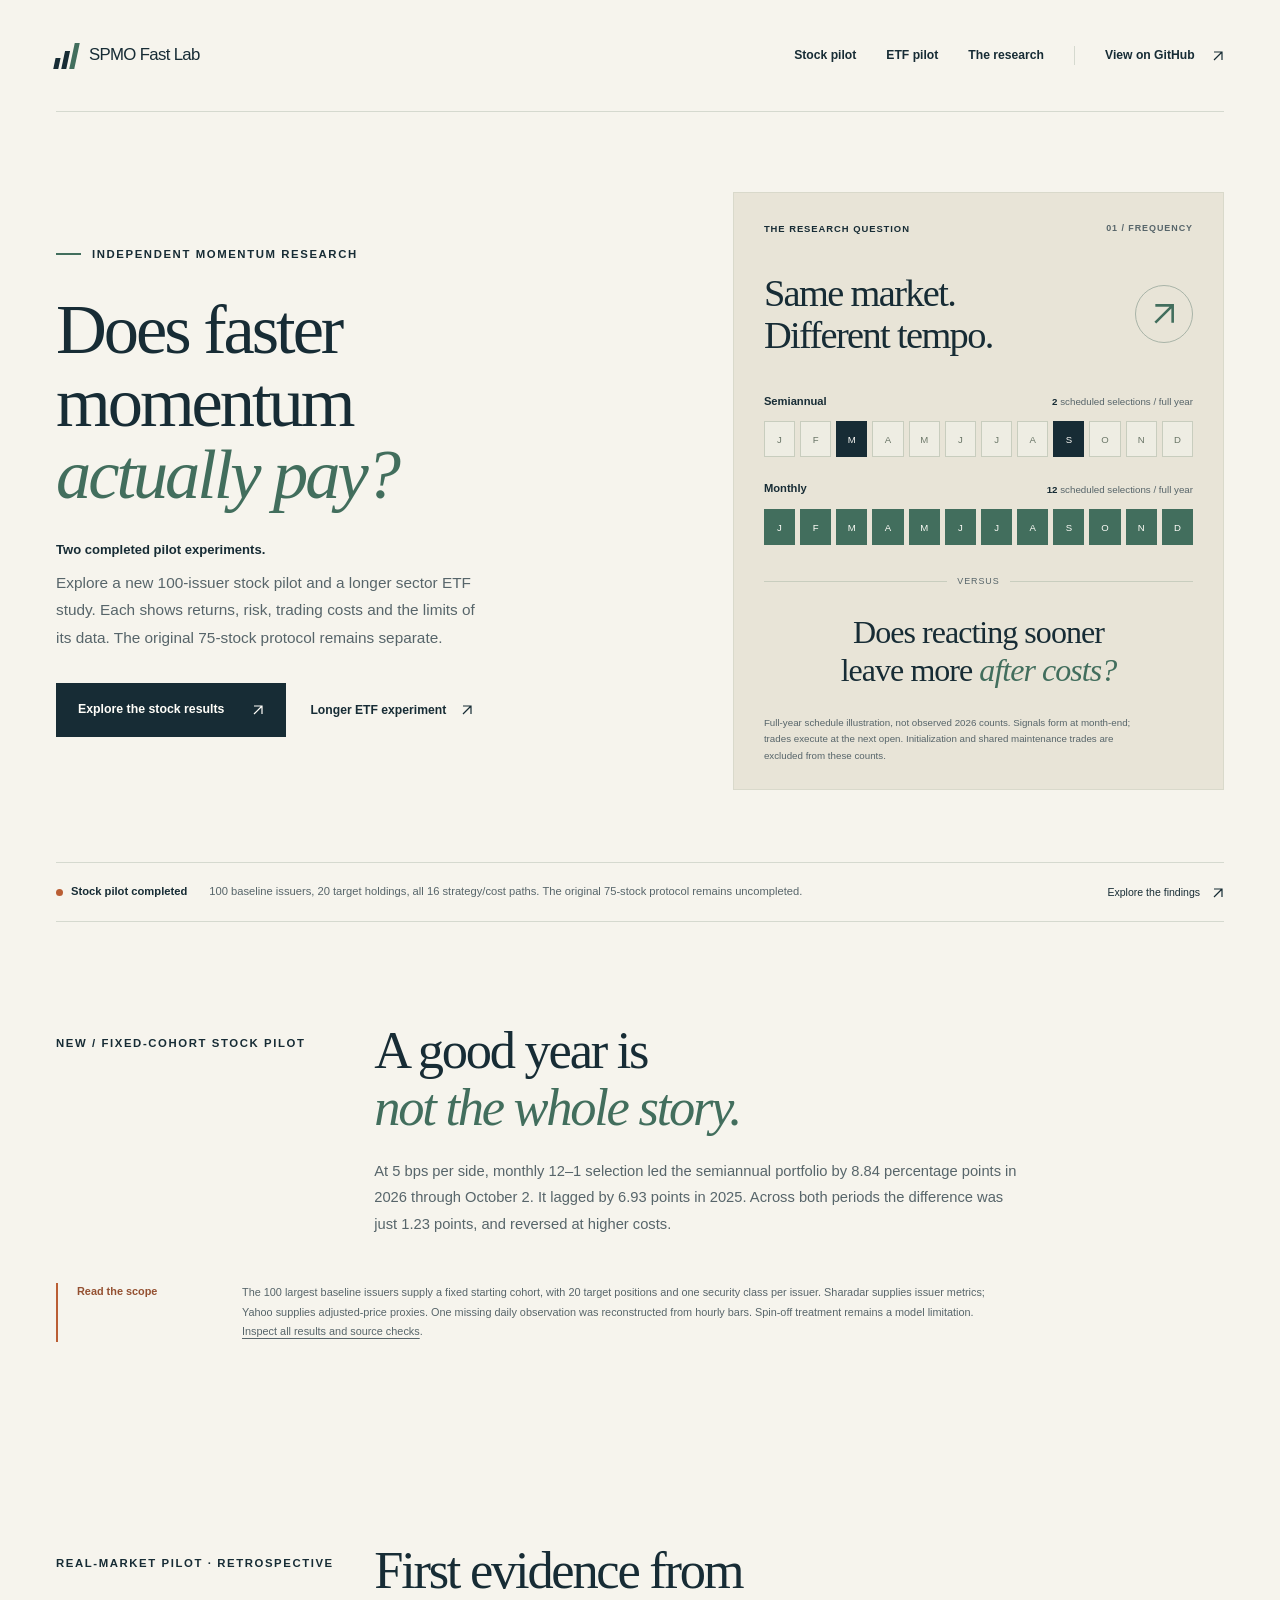
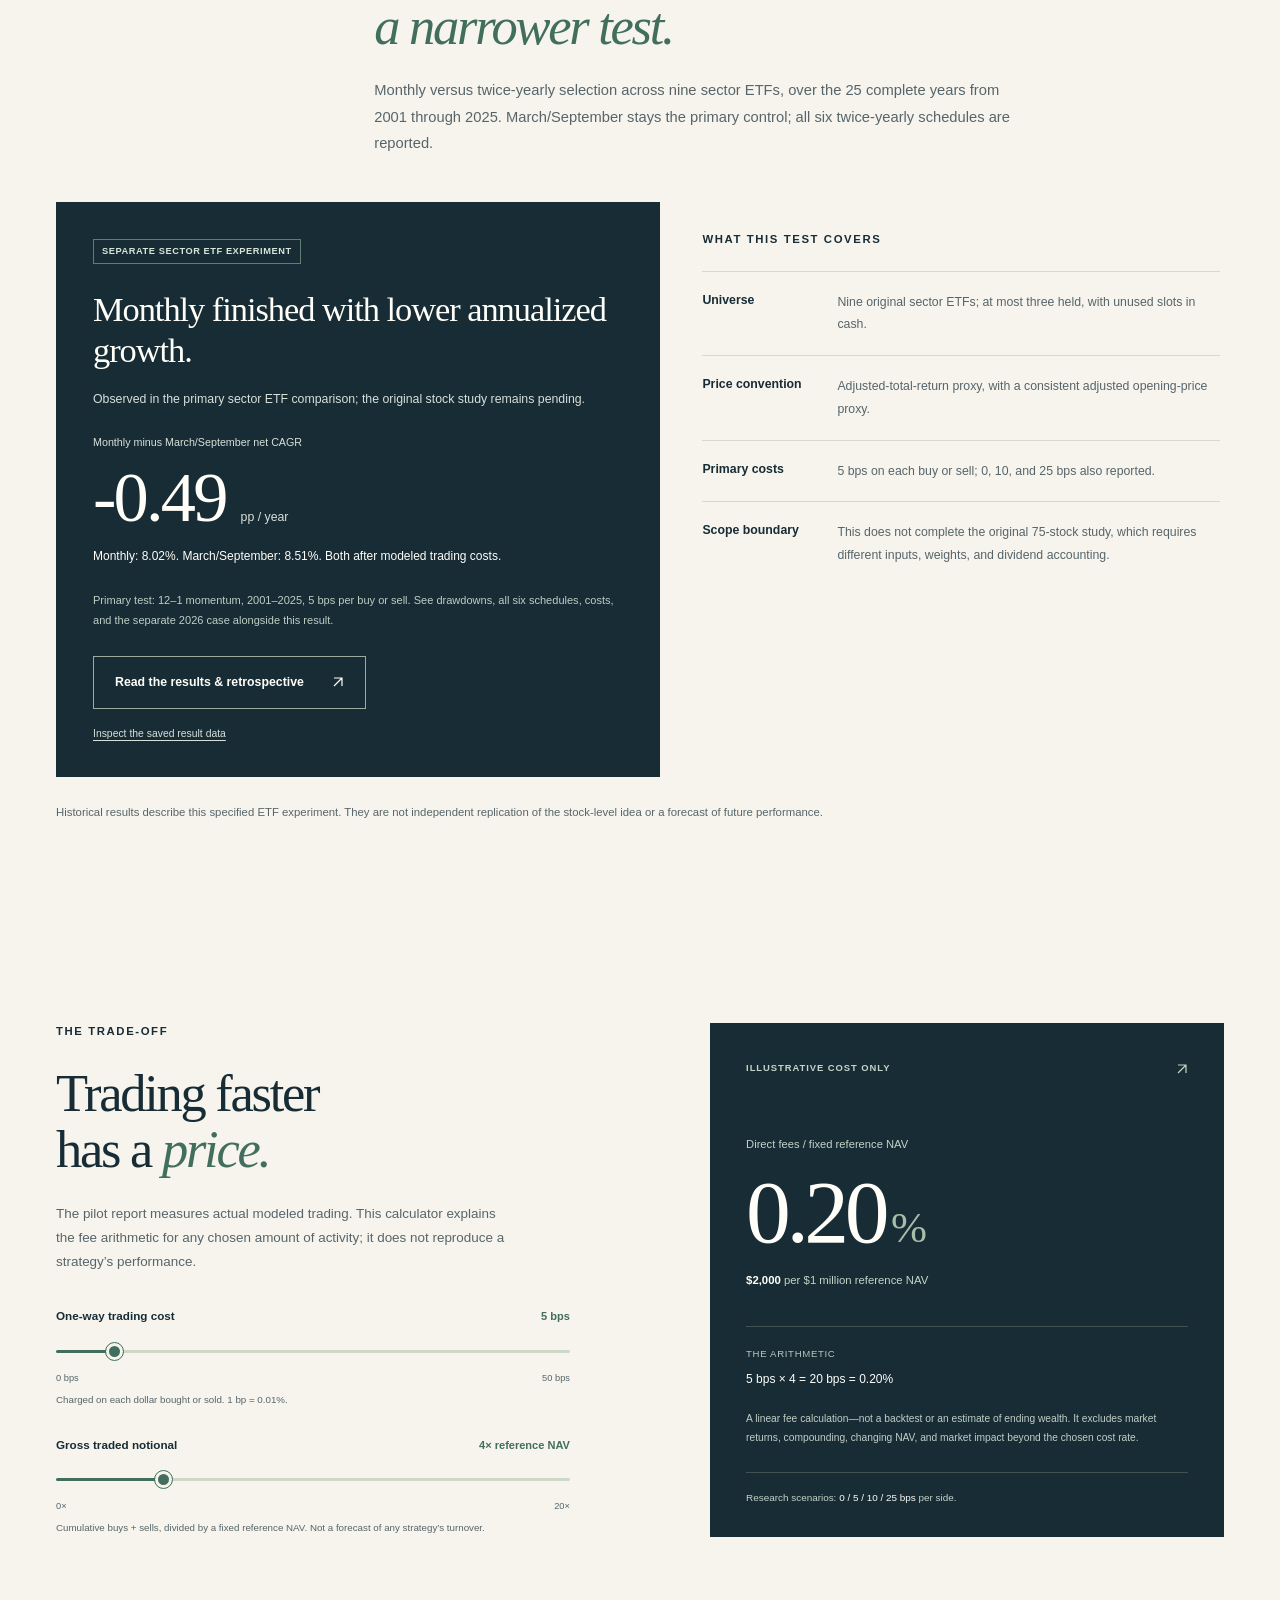
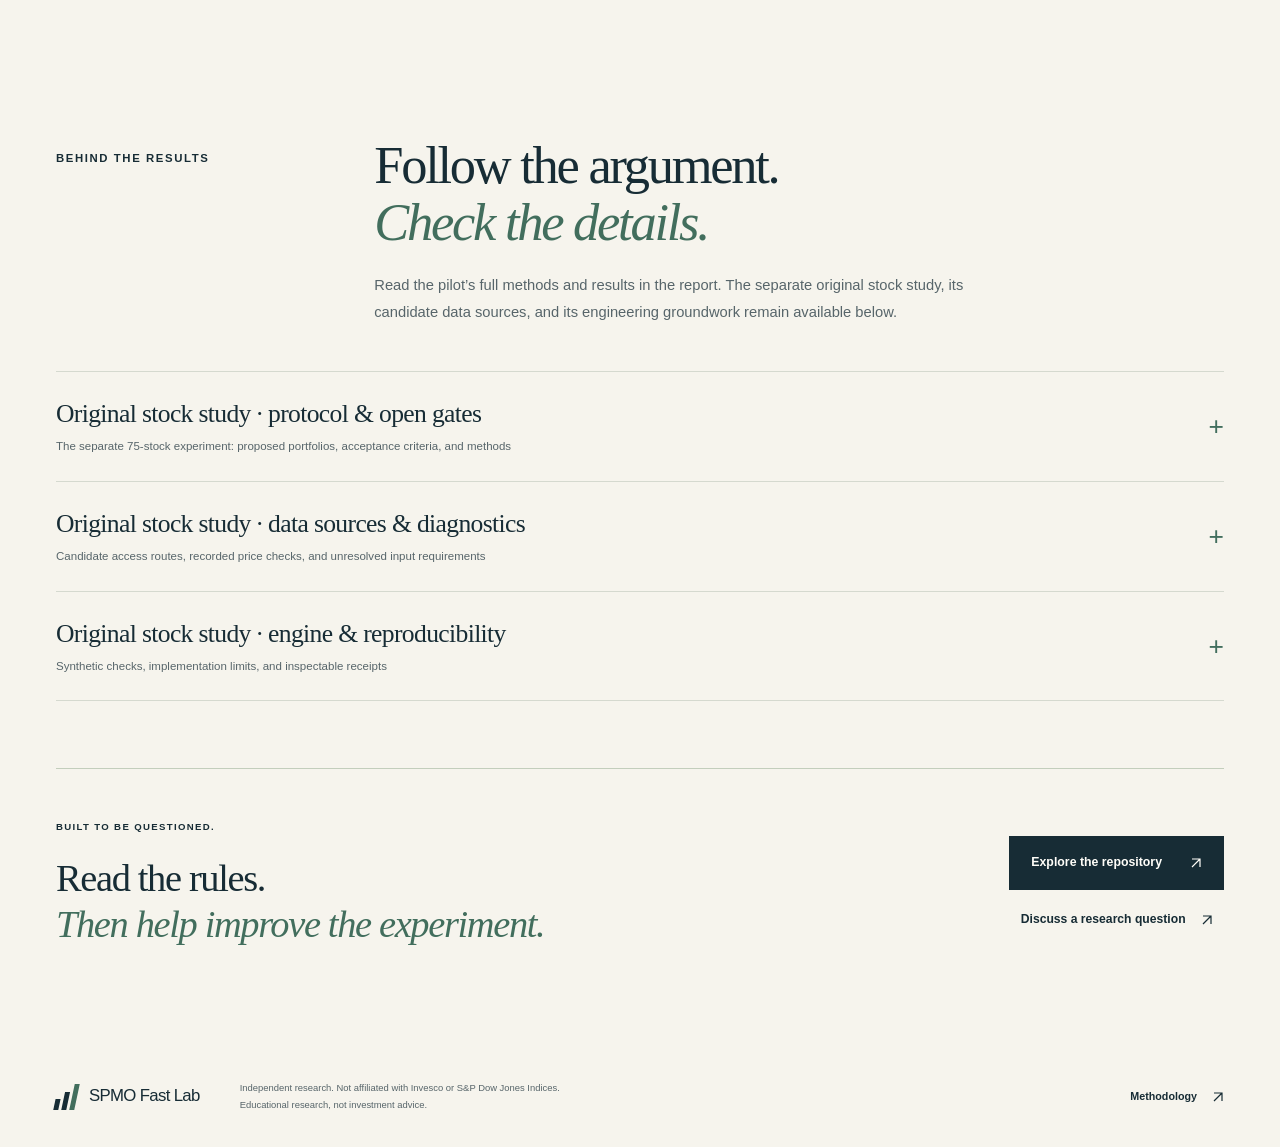
==== commit c1ff9775: "Publish a validated baseline-issuer stock momentum pilot" ====
--- a/site/index.html
+++ b/site/index.html
@@ -4,7 +4,7 @@
     <meta charset="utf-8">
     <meta name="viewport" content="width=device-width, initial-scale=1">
     <meta name="theme-color" content="#172c35">
-    <meta name="description" content="Real-market results from a nine-sector ETF momentum pilot over 2001–2025, with an inspectable protocol and a separate stock-level research plan.">
+    <meta name="description" content="Explore fixed-cohort stock and sector ETF momentum experiments, with all costs, yearly comparisons, data limitations and reproducible methods.">
     <title>SPMO Fast Lab — Does faster momentum actually pay?</title>
     <link rel="icon" href="data:image/svg+xml,%3Csvg xmlns=%27http://www.w3.org/2000/svg%27 viewBox=%270 0 32 32%27%3E%3Crect width=%2732%27 height=%2732%27 rx=%275%27 fill=%27%23172c35%27/%3E%3Cpath d=%27M8 24v-7m8 7V12m8 12V7%27 stroke=%27%23f6f4ed%27 stroke-width=%274%27/%3E%3C/svg%3E">
     <link rel="stylesheet" href="styles.css">
@@ -16,7 +16,7 @@
       <a class="brand" href="#" aria-label="SPMO Fast Lab home"><span class="brand-mark" aria-hidden="true"><i></i><i></i><i></i></span><span>SPMO <strong>Fast Lab</strong></span></a>
       <button class="menu-toggle" type="button" aria-expanded="false" aria-controls="primary-nav">Menu <span aria-hidden="true">+</span></button>
       <nav id="primary-nav" class="primary-nav" aria-label="Primary navigation">
-        <a href="pilot.html">Pilot results</a><a href="#costs">The trade-off</a><a href="#research">The research</a>
+        <a href="stocks.html">Stock pilot</a><a href="pilot.html">ETF pilot</a><a href="#research">The research</a>
         <a class="nav-github" href="https://github.com/Yuchi-Wang02/SPMO-ETF-test">View on GitHub <span aria-hidden="true"><svg class="arrow-icon" width="12" height="12" viewBox="0 0 12 12" fill="none" aria-hidden="true"><path d="M2 10 10 2M2 2h8v8" stroke="currentColor" stroke-width="1.2"/></svg></span></a>
       </nav>
     </header>
@@ -26,8 +26,8 @@
         <div class="hero-copy">
           <p class="eyebrow"><span class="tiny-line" aria-hidden="true"></span> Independent momentum research</p>
           <h1 id="hero-title">Does faster<br>momentum<br><em>actually pay?</em></h1>
-          <p class="hero-description"><strong class="hero-status">Real-market pilot completed.</strong> A real-market sector ETF pilot, with the original stock-level study still pending. Explore what monthly selection changed in a narrower test of returns, risk, and trading costs.</p>
-          <div class="hero-actions"><a class="button button-dark" href="pilot.html">Read the pilot results <span aria-hidden="true"><svg class="arrow-icon" width="12" height="12" viewBox="0 0 12 12" fill="none" aria-hidden="true"><path d="M2 10 10 2M2 2h8v8" stroke="currentColor" stroke-width="1.2"/></svg></span></a><a class="text-link" href="https://github.com/Yuchi-Wang02/SPMO-ETF-test/blob/main/docs/research-blueprint.md">Original stock protocol <span aria-hidden="true"><svg class="arrow-icon" width="12" height="12" viewBox="0 0 12 12" fill="none" aria-hidden="true"><path d="M2 10 10 2M2 2h8v8" stroke="currentColor" stroke-width="1.2"/></svg></span></a></div>
+          <p class="hero-description"><strong class="hero-status">Two completed pilot experiments.</strong> Explore a new 100-issuer stock pilot and a longer sector ETF study. Each shows returns, risk, trading costs and the limits of its data. The original 75-stock protocol remains separate.</p>
+          <div class="hero-actions"><a class="button button-dark" href="stocks.html">Explore the stock results <span aria-hidden="true"><svg class="arrow-icon" width="12" height="12" viewBox="0 0 12 12" fill="none" aria-hidden="true"><path d="M2 10 10 2M2 2h8v8" stroke="currentColor" stroke-width="1.2"/></svg></span></a><a class="text-link" href="pilot.html">Longer ETF experiment <span aria-hidden="true"><svg class="arrow-icon" width="12" height="12" viewBox="0 0 12 12" fill="none" aria-hidden="true"><path d="M2 10 10 2M2 2h8v8" stroke="currentColor" stroke-width="1.2"/></svg></span></a></div>
         </div>
         <aside class="tempo-card" aria-labelledby="tempo-title">
           <div class="card-topline"><span>THE RESEARCH QUESTION</span><span class="issue">01 / FREQUENCY</span></div>
@@ -44,7 +44,12 @@
         </aside>
       </section>
 
-      <div class="status-strip wrap" aria-label="Current research status"><div><span class="status-dot" aria-hidden="true"></span><strong>Sector ETF pilot completed</strong></div><p id="research-status">Real-market history, 2001–2025. The original 75-stock experiment still awaits accepted inputs.</p><a href="pilot.html">Explore the findings <span aria-hidden="true"><svg class="arrow-icon" width="12" height="12" viewBox="0 0 12 12" fill="none" aria-hidden="true"><path d="M2 10 10 2M2 2h8v8" stroke="currentColor" stroke-width="1.2"/></svg></span></a></div>
+      <div class="status-strip wrap" aria-label="Current research status"><div><span class="status-dot" aria-hidden="true"></span><strong>Stock pilot completed</strong></div><p id="research-status">100 baseline issuers, 20 target holdings, all 16 strategy/cost paths. The original 75-stock protocol remains uncompleted.</p><a href="stocks.html">Explore the findings <span aria-hidden="true"><svg class="arrow-icon" width="12" height="12" viewBox="0 0 12 12" fill="none" aria-hidden="true"><path d="M2 10 10 2M2 2h8v8" stroke="currentColor" stroke-width="1.2"/></svg></span></a></div>
+
+      <section class="pilot-lead section wrap" aria-labelledby="stock-intro-title">
+        <div class="section-heading"><p class="eyebrow">New / fixed-cohort stock pilot</p><div><h2 id="stock-intro-title">A good year is<br><em>not the whole story.</em></h2><p>At 5 bps per side, monthly 12–1 selection led the semiannual portfolio by 8.84 percentage points in 2026 through October 2. It lagged by 6.93 points in 2025. Across both periods the difference was just 1.23 points, and reversed at higher costs.</p></div></div>
+        <div class="research-note"><span class="note-label">Read the scope</span><p>The 100 largest baseline issuers supply a fixed starting cohort, with 20 target positions and one security class per issuer. Sharadar supplies issuer metrics; Yahoo supplies adjusted-price proxies. One missing daily observation was reconstructed from hourly bars. Spin-off treatment remains a model limitation. <a href="stocks.html">Inspect all results and source checks</a>.</p></div>
+      </section>
 
       <section class="pilot-lead section wrap" id="pilot" aria-labelledby="pilot-title">
         <div class="section-heading"><p class="eyebrow">Real-market pilot · retrospective</p><div><h2 id="pilot-title">First evidence from<br><em>a narrower test.</em></h2><p>Monthly versus twice-yearly selection across nine sector ETFs, over the 25 complete years from 2001 through 2025. March/September stays the primary control; all six twice-yearly schedules are reported.</p></div></div>
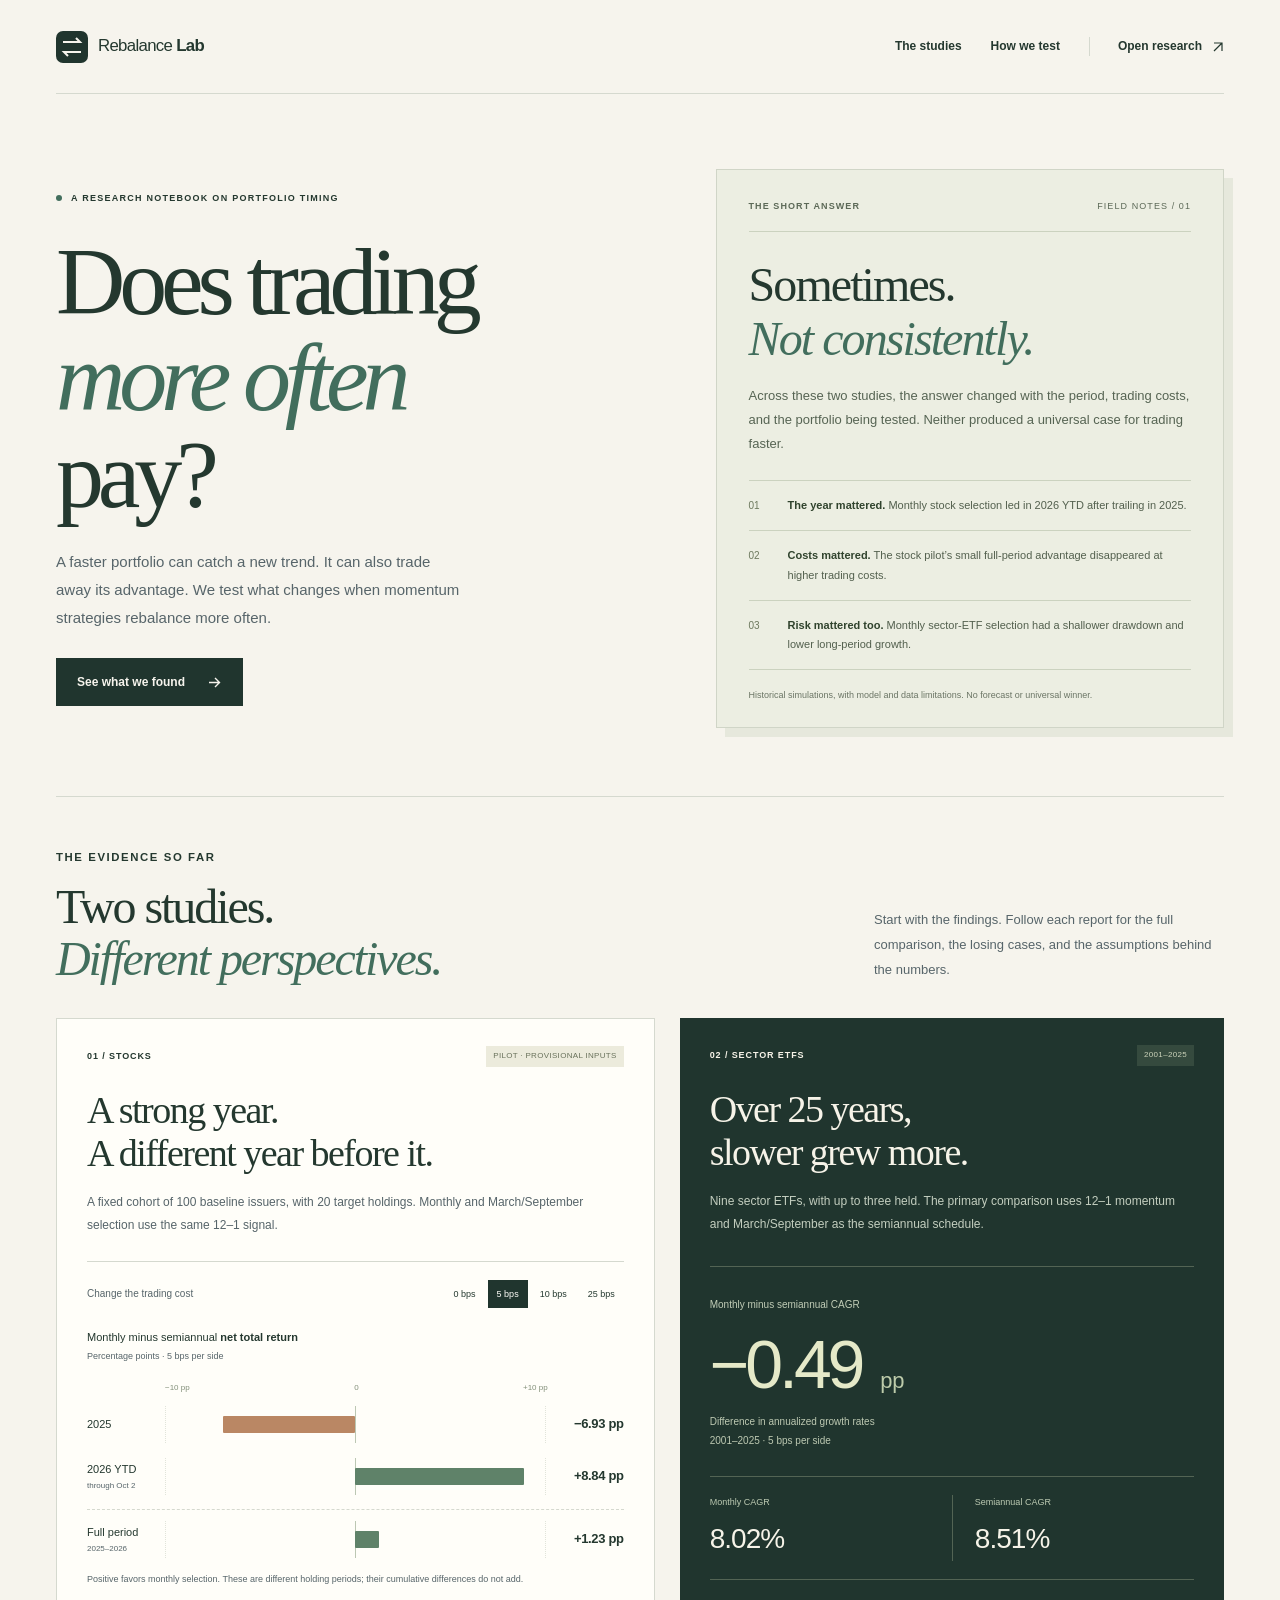
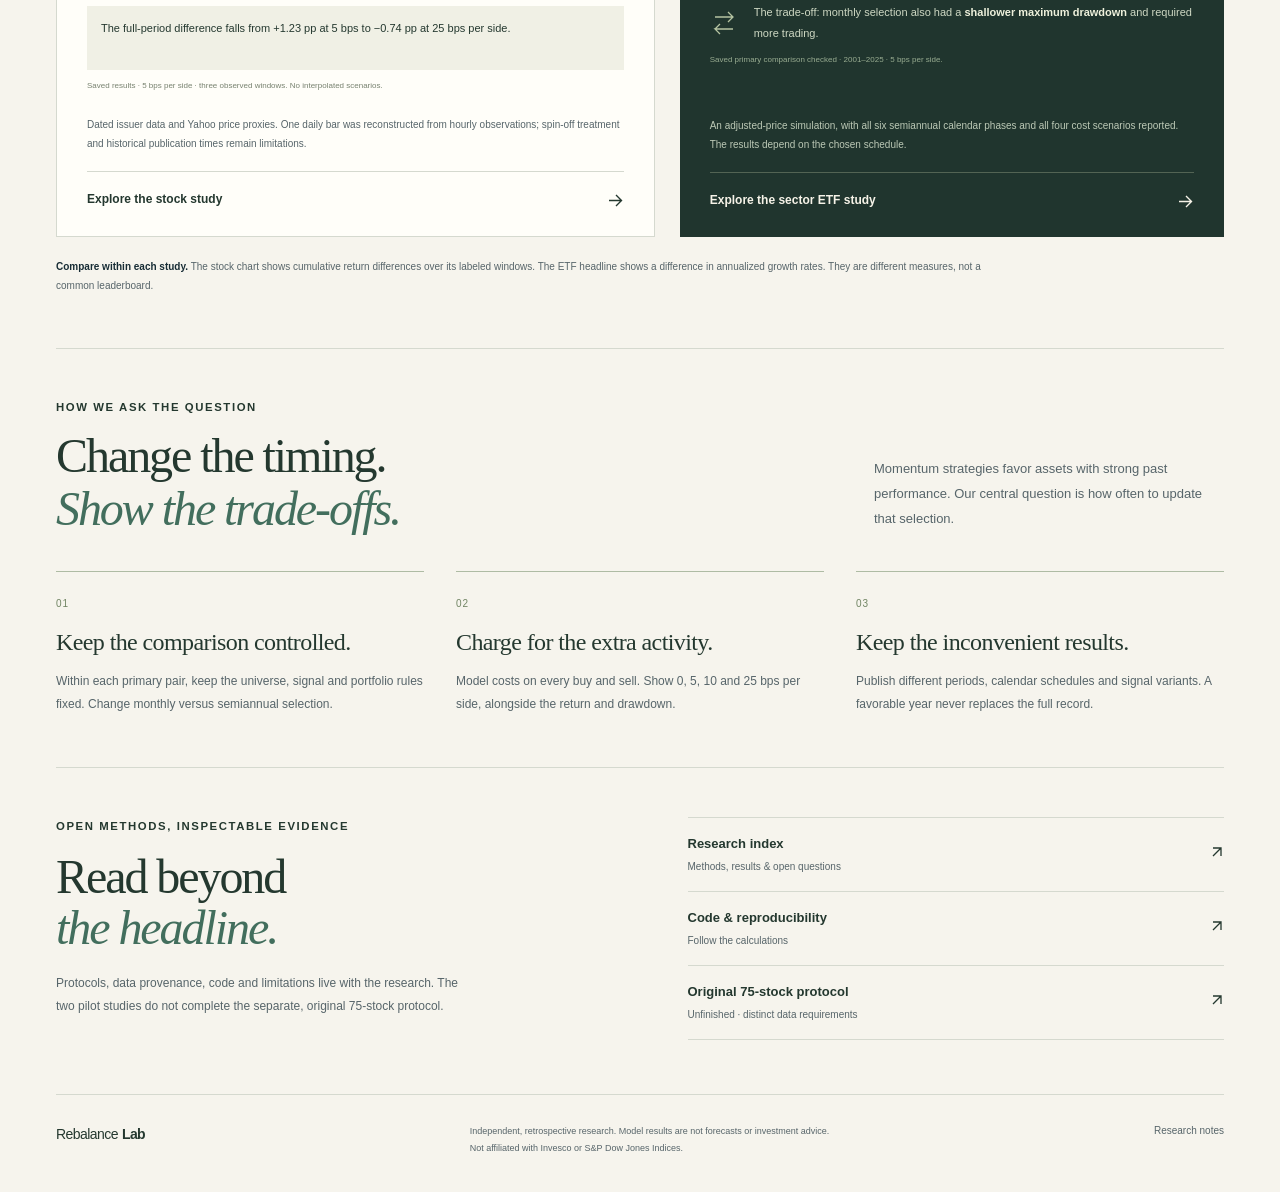
==== commit 939e469e: "Rebrand as Rebalance Lab and rebuild the research entry points" ====
--- a/site/index.html
+++ b/site/index.html
@@ -1,167 +1,484 @@
 <!doctype html>
 <html lang="en">
   <head>
-    <meta charset="utf-8">
-    <meta name="viewport" content="width=device-width, initial-scale=1">
-    <meta name="theme-color" content="#172c35">
-    <meta name="description" content="Explore fixed-cohort stock and sector ETF momentum experiments, with all costs, yearly comparisons, data limitations and reproducible methods.">
-    <title>SPMO Fast Lab — Does faster momentum actually pay?</title>
-    <link rel="icon" href="data:image/svg+xml,%3Csvg xmlns=%27http://www.w3.org/2000/svg%27 viewBox=%270 0 32 32%27%3E%3Crect width=%2732%27 height=%2732%27 rx=%275%27 fill=%27%23172c35%27/%3E%3Cpath d=%27M8 24v-7m8 7V12m8 12V7%27 stroke=%27%23f6f4ed%27 stroke-width=%274%27/%3E%3C/svg%3E">
-    <link rel="stylesheet" href="styles.css">
+    <meta charset="utf-8" />
+    <meta name="viewport" content="width=device-width, initial-scale=1" />
+    <meta name="theme-color" content="#20352e" />
+    <meta
+      name="description"
+      content="Does trading more often pay? Explore two momentum studies, their changing results, trading costs, and the limits of the evidence."
+    />
+    <title>Rebalance Lab · Does trading more often pay?</title>
+    <link rel="icon" href="assets/favicon.svg" type="image/svg+xml" />
+    <link rel="stylesheet" href="styles.css" />
     <script src="app.js" defer></script>
   </head>
-  <body>
+  <body class="home-page">
     <a class="skip-link" href="#main">Skip to content</a>
     <header class="site-header wrap">
-      <a class="brand" href="#" aria-label="SPMO Fast Lab home"><span class="brand-mark" aria-hidden="true"><i></i><i></i><i></i></span><span>SPMO <strong>Fast Lab</strong></span></a>
-      <button class="menu-toggle" type="button" aria-expanded="false" aria-controls="primary-nav">Menu <span aria-hidden="true">+</span></button>
-      <nav id="primary-nav" class="primary-nav" aria-label="Primary navigation">
-        <a href="stocks.html">Stock pilot</a><a href="pilot.html">ETF pilot</a><a href="#research">The research</a>
-        <a class="nav-github" href="https://github.com/Yuchi-Wang02/SPMO-ETF-test">View on GitHub <span aria-hidden="true"><svg class="arrow-icon" width="12" height="12" viewBox="0 0 12 12" fill="none" aria-hidden="true"><path d="M2 10 10 2M2 2h8v8" stroke="currentColor" stroke-width="1.2"/></svg></span></a>
+      <a class="brand" href="index.html" aria-label="Rebalance Lab home"
+        ><svg
+          class="home-brand-mark"
+          viewBox="0 0 32 32"
+          width="32"
+          height="32"
+          aria-hidden="true"
+        >
+          <rect width="32" height="32" rx="7" fill="currentColor" />
+          <path
+            d="M7 11h17l-4-4M25 21H8l4 4"
+            fill="none"
+            stroke="#f6f4ed"
+            stroke-width="2"
+          /></svg
+        ><span>Rebalance <strong>Lab</strong></span></a
+      >
+      <nav class="home-nav" aria-label="Primary navigation">
+        <a href="#studies">The studies</a><a href="#method">How we test</a
+        ><a
+          class="home-github"
+          href="https://github.com/Yuchi-Wang02/SPMO-ETF-test"
+          >Open research
+          <svg
+            width="12"
+            height="12"
+            viewBox="0 0 12 12"
+            fill="none"
+            aria-hidden="true"
+          >
+            <path
+              d="m2 10 8-8M2 2h8v8"
+              stroke="currentColor"
+              stroke-width="1.2"
+            /></svg
+        ></a>
       </nav>
     </header>
 
     <main id="main">
-      <section class="hero wrap" aria-labelledby="hero-title">
-        <div class="hero-copy">
-          <p class="eyebrow"><span class="tiny-line" aria-hidden="true"></span> Independent momentum research</p>
-          <h1 id="hero-title">Does faster<br>momentum<br><em>actually pay?</em></h1>
-          <p class="hero-description"><strong class="hero-status">Two completed pilot experiments.</strong> Explore a new 100-issuer stock pilot and a longer sector ETF study. Each shows returns, risk, trading costs and the limits of its data. The original 75-stock protocol remains separate.</p>
-          <div class="hero-actions"><a class="button button-dark" href="stocks.html">Explore the stock results <span aria-hidden="true"><svg class="arrow-icon" width="12" height="12" viewBox="0 0 12 12" fill="none" aria-hidden="true"><path d="M2 10 10 2M2 2h8v8" stroke="currentColor" stroke-width="1.2"/></svg></span></a><a class="text-link" href="pilot.html">Longer ETF experiment <span aria-hidden="true"><svg class="arrow-icon" width="12" height="12" viewBox="0 0 12 12" fill="none" aria-hidden="true"><path d="M2 10 10 2M2 2h8v8" stroke="currentColor" stroke-width="1.2"/></svg></span></a></div>
-        </div>
-        <aside class="tempo-card" aria-labelledby="tempo-title">
-          <div class="card-topline"><span>THE RESEARCH QUESTION</span><span class="issue">01 / FREQUENCY</span></div>
-          <div class="tempo-heading"><h2 id="tempo-title">Same market.<br>Different tempo.</h2><span class="orbit" aria-hidden="true"><svg class="arrow-icon" width="12" height="12" viewBox="0 0 12 12" fill="none" aria-hidden="true"><path d="M2 10 10 2M2 2h8v8" stroke="currentColor" stroke-width="1.2"/></svg></span></div>
-          <div class="calendar-label"><span>Semiannual</span><span><strong>2</strong> scheduled selections / full year</span></div>
-          <div class="calendar-grid" aria-label="Semiannual schedule: March and September month-end signals">
-            <span>J</span><span>F</span><span class="active-slow">M</span><span>A</span><span>M</span><span>J</span><span>J</span><span>A</span><span class="active-slow">S</span><span>O</span><span>N</span><span>D</span>
+      <section class="home-hero wrap" aria-labelledby="home-title">
+        <div class="home-hero-copy">
+          <p class="eyebrow">
+            <span class="home-live-dot" aria-hidden="true"></span> A research
+            notebook on portfolio timing
+          </p>
+          <h1 id="home-title">
+            Does trading<br /><em>more often</em><br />pay?
+          </h1>
+          <p class="home-intro">
+            A faster portfolio can catch a new trend. It can also trade away its
+            advantage. We test what changes when momentum strategies rebalance
+            more often.
+          </p>
+          <a class="button button-dark" href="#studies"
+            >See what we found
+            <svg
+              width="15"
+              height="15"
+              viewBox="0 0 15 15"
+              fill="none"
+              aria-hidden="true"
+            >
+              <path
+                d="M2 7.5h10M8 3l4.5 4.5L8 12"
+                stroke="currentColor"
+                stroke-width="1.4"
+              /></svg
+          ></a>
+        </div>
+        <aside class="home-verdict" aria-labelledby="verdict-title">
+          <div class="home-verdict-label">
+            <span>The short answer</span><span>Field notes / 01</span>
           </div>
-          <div class="calendar-label monthly-label"><span>Monthly</span><span><strong>12</strong> scheduled selections / full year</span></div>
-          <div class="calendar-grid fast" aria-label="Monthly schedule: a signal at every month-end"><span>J</span><span>F</span><span>M</span><span>A</span><span>M</span><span>J</span><span>J</span><span>A</span><span>S</span><span>O</span><span>N</span><span>D</span></div>
-          <div class="tempo-divider" aria-hidden="true"><span></span><b>versus</b><span></span></div>
-          <p class="tempo-statement">Does reacting sooner<br>leave more <em>after costs?</em></p>
-          <p class="card-footnote">Full-year schedule illustration, not observed 2026 counts. Signals form at month-end; trades execute at the next open. Initialization and shared maintenance trades are excluded from these counts.</p>
+          <h2 id="verdict-title">Sometimes.<br /><em>Not consistently.</em></h2>
+          <p>
+            Across these two studies, the answer changed with the period,
+            trading costs, and the portfolio being tested. Neither produced a
+            universal case for trading faster.
+          </p>
+          <div class="home-verdict-notes">
+            <div>
+              <span>01</span>
+              <p>
+                <strong>The year mattered.</strong> Monthly stock selection led
+                in 2026 YTD after trailing in 2025.
+              </p>
+            </div>
+            <div>
+              <span>02</span>
+              <p>
+                <strong>Costs mattered.</strong> The stock pilot’s small
+                full-period advantage disappeared at higher trading costs.
+              </p>
+            </div>
+            <div>
+              <span>03</span>
+              <p>
+                <strong>Risk mattered too.</strong> Monthly sector-ETF selection
+                had a shallower drawdown and lower long-period growth.
+              </p>
+            </div>
+          </div>
+          <p class="home-verdict-foot">
+            Historical simulations, with model and data limitations. No forecast
+            or universal winner.
+          </p>
         </aside>
       </section>
 
-      <div class="status-strip wrap" aria-label="Current research status"><div><span class="status-dot" aria-hidden="true"></span><strong>Stock pilot completed</strong></div><p id="research-status">100 baseline issuers, 20 target holdings, all 16 strategy/cost paths. The original 75-stock protocol remains uncompleted.</p><a href="stocks.html">Explore the findings <span aria-hidden="true"><svg class="arrow-icon" width="12" height="12" viewBox="0 0 12 12" fill="none" aria-hidden="true"><path d="M2 10 10 2M2 2h8v8" stroke="currentColor" stroke-width="1.2"/></svg></span></a></div>
+      <section
+        id="studies"
+        class="home-studies wrap"
+        aria-labelledby="studies-title"
+      >
+        <div class="home-section-heading">
+          <div>
+            <p class="eyebrow">The evidence so far</p>
+            <h2 id="studies-title">
+              Two studies.<br /><em>Different perspectives.</em>
+            </h2>
+          </div>
+          <p>
+            Start with the findings. Follow each report for the full comparison,
+            the losing cases, and the assumptions behind the numbers.
+          </p>
+        </div>
+        <div class="home-study-grid">
+          <article
+            class="home-study home-stock"
+            aria-labelledby="stock-study-title"
+          >
+            <div class="home-study-topline">
+              <span>01 / Stocks</span
+              ><span class="home-study-tag">Pilot · provisional inputs</span>
+            </div>
+            <h3 id="stock-study-title">
+              A strong year.<br />A different year before it.
+            </h3>
+            <p class="home-study-description">
+              A fixed cohort of 100 baseline issuers, with 20 target holdings.
+              Monthly and March/September selection use the same 12–1 signal.
+            </p>
+            <div class="home-stock-controls">
+              <span>Change the trading cost</span>
+              <fieldset id="home-cost-controls" disabled>
+                <legend class="sr-only">Trading cost per side</legend>
+                <div class="home-cost-options">
+                  <input
+                    id="home-cost-0"
+                    type="radio"
+                    name="home-cost"
+                    value="0"
+                  /><label for="home-cost-0">0 bps</label
+                  ><input
+                    id="home-cost-5"
+                    type="radio"
+                    name="home-cost"
+                    value="5"
+                    checked
+                  /><label for="home-cost-5">5 bps</label
+                  ><input
+                    id="home-cost-10"
+                    type="radio"
+                    name="home-cost"
+                    value="10"
+                  /><label for="home-cost-10">10 bps</label
+                  ><input
+                    id="home-cost-25"
+                    type="radio"
+                    name="home-cost"
+                    value="25"
+                  /><label for="home-cost-25">25 bps</label>
+                </div>
+              </fieldset>
+            </div>
+            <figure class="home-gap-chart" aria-labelledby="home-gap-title">
+              <figcaption id="home-gap-title">
+                Monthly minus semiannual <strong>net total return</strong
+                ><span
+                  >Percentage points ·
+                  <span id="home-cost-label">5 bps per side</span></span
+                >
+              </figcaption>
+              <div class="home-gap-axis" aria-hidden="true">
+                <span>−10 pp</span><span>0</span><span>+10 pp</span>
+              </div>
+              <div class="home-gap-row">
+                <span class="home-gap-period">2025</span>
+                <div class="home-gap-track" aria-hidden="true">
+                  <i
+                    id="home-bar-2025"
+                    class="negative"
+                    style="--bar-width: 34.649%"
+                  ></i>
+                </div>
+                <strong id="home-gap-2025">−6.93 pp</strong>
+              </div>
+              <div class="home-gap-row">
+                <span class="home-gap-period"
+                  >2026 YTD<small>through Oct 2</small></span
+                >
+                <div class="home-gap-track" aria-hidden="true">
+                  <i
+                    id="home-bar-2026"
+                    class="positive"
+                    style="--bar-width: 44.193%"
+                  ></i>
+                </div>
+                <strong id="home-gap-2026">+8.84 pp</strong>
+              </div>
+              <div class="home-gap-row home-gap-total">
+                <span class="home-gap-period"
+                  >Full period<small>2025–2026</small></span
+                >
+                <div class="home-gap-track" aria-hidden="true">
+                  <i
+                    id="home-bar-full"
+                    class="positive"
+                    style="--bar-width: 6.165%"
+                  ></i>
+                </div>
+                <strong id="home-gap-full">+1.23 pp</strong>
+              </div>
+              <p class="home-gap-foot">
+                Positive favors monthly selection. These are different holding
+                periods; their cumulative differences do not add.
+              </p>
+            </figure>
+            <p
+              id="home-cost-reading"
+              class="home-cost-reading"
+              aria-live="polite"
+            >
+              The full-period difference falls from
+              <strong>+1.23 pp at 5 bps</strong> to
+              <strong>−0.74 pp at 25 bps</strong> per side.
+            </p>
+            <p id="home-stock-status" class="home-data-status" role="status">
+              Published 5 bps snapshot shown. Loading the other saved scenarios…
+            </p>
+            <p class="home-study-limit">
+              Dated issuer data and Yahoo price proxies. One daily bar was
+              reconstructed from hourly observations; spin-off treatment and
+              historical publication times remain limitations.
+            </p>
+            <a class="home-report-link" href="stocks.html"
+              >Explore the stock study
+              <svg
+                width="17"
+                height="17"
+                viewBox="0 0 17 17"
+                fill="none"
+                aria-hidden="true"
+              >
+                <path
+                  d="M2 8.5h12M9 3l5.5 5.5L9 14"
+                  stroke="currentColor"
+                  stroke-width="1.4"
+                /></svg
+            ></a>
+          </article>
 
-      <section class="pilot-lead section wrap" aria-labelledby="stock-intro-title">
-        <div class="section-heading"><p class="eyebrow">New / fixed-cohort stock pilot</p><div><h2 id="stock-intro-title">A good year is<br><em>not the whole story.</em></h2><p>At 5 bps per side, monthly 12–1 selection led the semiannual portfolio by 8.84 percentage points in 2026 through October 2. It lagged by 6.93 points in 2025. Across both periods the difference was just 1.23 points, and reversed at higher costs.</p></div></div>
-        <div class="research-note"><span class="note-label">Read the scope</span><p>The 100 largest baseline issuers supply a fixed starting cohort, with 20 target positions and one security class per issuer. Sharadar supplies issuer metrics; Yahoo supplies adjusted-price proxies. One missing daily observation was reconstructed from hourly bars. Spin-off treatment remains a model limitation. <a href="stocks.html">Inspect all results and source checks</a>.</p></div>
+          <article
+            class="home-study home-etf"
+            aria-labelledby="etf-study-title"
+          >
+            <div class="home-study-topline">
+              <span>02 / Sector ETFs</span
+              ><span class="home-study-tag">2001–2025</span>
+            </div>
+            <h3 id="etf-study-title">Over 25 years,<br />slower grew more.</h3>
+            <p class="home-study-description">
+              Nine sector ETFs, with up to three held. The primary comparison
+              uses 12–1 momentum and March/September as the semiannual schedule.
+            </p>
+            <div class="home-etf-result">
+              <span>Monthly minus semiannual CAGR</span
+              ><strong id="home-etf-gap">−0.49 <small>pp</small></strong>
+              <p>
+                Difference in <strong>annualized growth rates</strong
+                ><br />2001–2025 · 5 bps per side
+              </p>
+            </div>
+            <dl class="home-etf-pair">
+              <div>
+                <dt>Monthly CAGR</dt>
+                <dd id="home-etf-monthly">8.02%</dd>
+              </div>
+              <div>
+                <dt>Semiannual CAGR</dt>
+                <dd id="home-etf-slow">8.51%</dd>
+              </div>
+            </dl>
+            <div class="home-etf-tradeoff">
+              <svg
+                viewBox="0 0 28 28"
+                width="28"
+                height="28"
+                fill="none"
+                aria-hidden="true"
+              >
+                <path
+                  d="M5 8h18M18 3l5 5-5 5M23 20H5l5 5M5 20l5-5"
+                  stroke="currentColor"
+                  stroke-width="1.3"
+                />
+              </svg>
+              <p>
+                The trade-off: monthly selection also had a
+                <strong>shallower maximum drawdown</strong> and required more
+                trading.
+              </p>
+            </div>
+            <p id="home-etf-status" class="home-data-status" role="status">
+              Published primary comparison · saved figures are being checked.
+            </p>
+            <p class="home-study-limit">
+              An adjusted-price simulation, with all six semiannual calendar
+              phases and all four cost scenarios reported. The results depend on
+              the chosen schedule.
+            </p>
+            <a class="home-report-link" href="pilot.html"
+              >Explore the sector ETF study
+              <svg
+                width="17"
+                height="17"
+                viewBox="0 0 17 17"
+                fill="none"
+                aria-hidden="true"
+              >
+                <path
+                  d="M2 8.5h12M9 3l5.5 5.5L9 14"
+                  stroke="currentColor"
+                  stroke-width="1.4"
+                /></svg
+            ></a>
+          </article>
+        </div>
+        <p class="home-comparison-note">
+          <strong>Compare within each study.</strong> The stock chart shows
+          cumulative return differences over its labeled windows. The ETF
+          headline shows a difference in annualized growth rates. They are
+          different measures, not a common leaderboard.
+        </p>
       </section>
 
-      <section class="pilot-lead section wrap" id="pilot" aria-labelledby="pilot-title">
-        <div class="section-heading"><p class="eyebrow">Real-market pilot · retrospective</p><div><h2 id="pilot-title">First evidence from<br><em>a narrower test.</em></h2><p>Monthly versus twice-yearly selection across nine sector ETFs, over the 25 complete years from 2001 through 2025. March/September stays the primary control; all six twice-yearly schedules are reported.</p></div></div>
-        <div class="pilot-lead-grid">
-          <div class="pilot-lead-copy"><span class="small-tag">Separate sector ETF experiment</span><h3 id="pilot-headline">A result you can inspect.</h3><p id="pilot-comparison-state" role="status">Loading the saved primary comparison…</p><div id="pilot-results" hidden><p class="pilot-result-label">Monthly minus March/September net CAGR</p><p class="pilot-result-number"><span id="pilot-primary-gap"></span><span>pp / year</span></p><p class="pilot-comparison" id="pilot-comparison"></p></div><p class="pilot-result-context">Primary test: 12–1 momentum, 2001–2025, 5 bps per buy or sell. See drawdowns, all six schedules, costs, and the separate 2026 case alongside this result.</p><a class="button button-dark" href="pilot.html">Read the results &amp; retrospective <span aria-hidden="true"><svg class="arrow-icon" width="12" height="12" viewBox="0 0 12 12" fill="none" aria-hidden="true"><path d="M2 10 10 2M2 2h8v8" stroke="currentColor" stroke-width="1.2"/></svg></span></a><a class="pilot-source-link" href="data/etf-pilot-summary.json">Inspect the saved result data</a></div>
-          <div class="pilot-scope"><p class="eyebrow">What this test covers</p><dl><div><dt>Universe</dt><dd>Nine original sector ETFs; at most three held, with unused slots in cash.</dd></div><div><dt>Price convention</dt><dd>Adjusted-total-return proxy, with a consistent adjusted opening-price proxy.</dd></div><div><dt>Primary costs</dt><dd>5 bps on each buy or sell; 0, 10, and 25 bps also reported.</dd></div><div><dt>Scope boundary</dt><dd>This does not complete the original 75-stock study, which requires different inputs, weights, and dividend accounting.</dd></div></dl></div>
-        </div>
-        <p class="pilot-lead-note">Historical results describe this specified ETF experiment. They are not independent replication of the stock-level idea or a forecast of future performance.</p>
+      <section
+        id="method"
+        class="home-method wrap"
+        aria-labelledby="method-title"
+      >
+        <div class="home-section-heading">
+          <div>
+            <p class="eyebrow">How we ask the question</p>
+            <h2 id="method-title">
+              Change the timing.<br /><em>Show the trade-offs.</em>
+            </h2>
+          </div>
+          <p>
+            Momentum strategies favor assets with strong past performance. Our
+            central question is how often to update that selection.
+          </p>
+        </div>
+        <div class="home-principles">
+          <article>
+            <span>01</span>
+            <h3>Keep the comparison controlled.</h3>
+            <p>
+              Within each primary pair, keep the universe, signal and portfolio
+              rules fixed. Change monthly versus semiannual selection.
+            </p>
+          </article>
+          <article>
+            <span>02</span>
+            <h3>Charge for the extra activity.</h3>
+            <p>
+              Model costs on every buy and sell. Show 0, 5, 10 and 25 bps per
+              side, alongside the return and drawdown.
+            </p>
+          </article>
+          <article>
+            <span>03</span>
+            <h3>Keep the inconvenient results.</h3>
+            <p>
+              Publish different periods, calendar schedules and signal variants.
+              A favorable year never replaces the full record.
+            </p>
+          </article>
+        </div>
       </section>
 
-      <section class="section wrap cost-section" id="costs" aria-labelledby="cost-title">
-        <div class="cost-copy"><p class="eyebrow">The trade-off</p><h2 id="cost-title">Trading faster<br>has a <em>price.</em></h2><p>The pilot report measures actual modeled trading. This calculator explains the fee arithmetic for any chosen amount of activity; it does not reproduce a strategy’s performance.</p>
-          <div class="cost-controls"><div class="control-label"><label for="cost-bps">One-way trading cost</label><output for="cost-bps" id="bps-output">5 bps</output></div><input id="cost-bps" type="range" min="0" max="50" step="1" value="5" aria-describedby="bps-help"><div class="range-ends" aria-hidden="true"><span>0 bps</span><span>50 bps</span></div><p id="bps-help" class="control-help">Charged on each dollar bought or sold. 1 bp = 0.01%.</p>
-          <div class="control-label"><label for="traded-multiple">Gross traded notional</label><output for="traded-multiple" id="multiple-output">4× reference NAV</output></div><input id="traded-multiple" type="range" min="0" max="20" step="0.5" value="4" aria-describedby="multiple-help"><div class="range-ends" aria-hidden="true"><span>0×</span><span>20×</span></div><p id="multiple-help" class="control-help">Cumulative buys + sells, divided by a fixed reference NAV. Not a forecast of any strategy’s turnover.</p></div>
-        </div>
-        <div class="cost-result"><div class="card-topline"><span>ILLUSTRATIVE COST ONLY</span><span aria-hidden="true"><svg class="arrow-icon" width="12" height="12" viewBox="0 0 12 12" fill="none" aria-hidden="true"><path d="M2 10 10 2M2 2h8v8" stroke="currentColor" stroke-width="1.2"/></svg></span></div><p class="result-label">Direct fees / fixed reference NAV</p><div class="result-number"><output id="fee-percent" for="cost-bps traded-multiple">0.20</output><span>%</span></div><div class="result-equivalent" aria-live="polite" aria-atomic="true"><span id="fee-dollar">$2,000</span> per $1 million reference NAV</div><div class="cost-formula"><span>The arithmetic</span><code id="fee-formula">5 bps × 4 = 20 bps = 0.20%</code></div><p class="cost-caveat">A linear fee calculation—not a backtest or an estimate of ending wealth. It excludes market returns, compounding, changing NAV, and market impact beyond the chosen cost rate.</p><p class="cost-scenarios">Research scenarios: <strong>0 / 5 / 10 / 25 bps</strong> per side.</p></div>
-      </section>
-
-      <section class="section wrap research-section" id="research" aria-labelledby="research-title">
-        <div class="section-heading"><p class="eyebrow">Behind the results</p><div><h2 id="research-title">Follow the argument.<br><em>Check the details.</em></h2><p>Read the pilot’s full methods and results in the report. The separate original stock study, its candidate data sources, and its engineering groundwork remain available below.</p></div></div>
-        <details class="research-details" id="methods"><summary><span><strong>Original stock study · protocol &amp; open gates</strong><small>The separate 75-stock experiment: proposed portfolios, acceptance criteria, and methods</small></span><span class="details-symbol" aria-hidden="true">+</span></summary><div class="research-details-body">      <section class="section primary-experiment" id="experiment" aria-labelledby="experiment-title">
-        <div class="section-heading"><p class="eyebrow">Original 75-stock protocol · not yet run</p><div><h2 id="experiment-title">Change the schedule.<br><em>Keep the strategy the same.</em></h2><p>Momentum means favoring stocks with strong recent performance. Here, both portfolios use the same 12–1 signal: roughly a year of prior price performance, excluding the latest month, scaled by volatility.</p></div></div>
-        <div class="primary-pair">
-          <article class="primary-arm"><div class="primary-arm-label"><span class="small-tag">S12 · Primary control</span><span class="primary-tempo">Twice a year</span></div><h3>Give the signal<br>more time.</h3><p>Update selections after March and September month-end. Hold between scheduled updates, with the same required maintenance rules.</p><div class="primary-schedule"><span>March</span><span aria-hidden="true">→</span><span>September</span></div></article>
-          <div class="pair-connector" aria-hidden="true">vs</div>
-          <article class="primary-arm monthly-arm"><div class="primary-arm-label"><span class="small-tag">M12 · Primary comparison</span><span class="primary-tempo">Every month</span></div><h3>Act on the signal<br>more often.</h3><p>Update selections after every month-end. This may capture new leaders sooner, and may also create more costly trading.</p><div class="primary-schedule"><span>January</span><span aria-hidden="true">→</span><span>December</span></div></article>
-        </div>
-        <div class="comparison-rule"><span class="note-label">Held constant</span><p>Same historical stock universe, momentum calculation, portfolio rules, trade timing, and cost assumptions. The primary comparison is <strong>M12 minus S12 after costs.</strong></p></div>
-        <p class="comparison-context">SPMO inspired the question. These are custom research portfolios; the actual SPMO and SPY funds provide product context, not a controlled test of frequency.</p>
-      </section>
-
-      <section class="evidence-section" aria-labelledby="evidence-title"><div class="section">
-        <div class="section-heading"><p class="eyebrow">Original stock study · required evidence</p><div><h2 id="evidence-title">More return is only<br><em>part of the answer.</em></h2><p>A useful result makes the benefit, risk, and extra trading visible together. The original stock portfolios will use the same reporting window and starting point. These are acceptance criteria for that study, separate from the completed ETF pilot.</p></div></div>
-        <div class="evidence-grid">
-          <article class="evidence-card"><span class="evidence-index">01 / Net return</span><h3>Does more<br>money remain?</h3><p>Compare portfolio growth after transaction costs. Report the difference whether monthly trading helps or hurts.</p><span class="pending-label">Awaiting original stock results</span></article>
-          <article class="evidence-card"><span class="evidence-index">02 / Drawdown</span><h3>What happens<br>on the way down?</h3><p>Compare the largest fall from a previous peak and its timing. A higher ending value can still come with a harder ride.</p><span class="pending-label">Awaiting original stock results</span></article>
-          <article class="evidence-card"><span class="evidence-index">03 / Added trading</span><h3>How much activity<br>buys that difference?</h3><p>Measure extra buys and sells, the fees they incur, and whether the return difference survives higher cost assumptions.</p><span class="pending-label">Awaiting original stock results</span></article>
-        </div>
-        <p class="evidence-footnote">The 2026 YTD case motivated the original stock study. Longer history, different market conditions, and all six twice-yearly calendar schedules are planned market checks—not market evidence already obtained.</p>
-      </div></section>
-
-      <section class="roadmap-section" id="roadmap" aria-labelledby="roadmap-title"><div class="section">
-        <div class="section-heading"><p class="eyebrow">Original stock study · evidence gates</p><div><h2 id="roadmap-title">A clear question.<br><em>An answer still to earn.</em></h2><p>The <strong>protocol is fixed and documented</strong>. Its primary comparison, portfolio rules, execution assumptions, and evidence limits are established. Three acceptance gates remain before conclusions from the original 75-stock model.</p></div></div>
-        <ol class="evidence-gates">
-          <li><span class="gate-label">Partial diagnostics only</span><h3>Historical inputs</h3><p>Price ingestion has diagnostic checks. Point-in-time stock membership, capitalization, and corporate actions still need an accepted historical sample.</p><a class="text-link" href="https://github.com/Yuchi-Wang02/SPMO-ETF-test/blob/main/docs/data-acceptance-sample.md">See the sample specification <span aria-hidden="true"><svg class="arrow-icon" width="12" height="12" viewBox="0 0 12 12" fill="none" aria-hidden="true"><path d="M2 10 10 2M2 2h8v8" stroke="currentColor" stroke-width="1.2"/></svg></span></a></li>
-          <li><span class="gate-label">Formal acceptance pending</span><h3>Engine reconciliation</h3><p>Synthetic checks passed. Independent reconciliation of market trades and event ledgers is still required for formal engine acceptance.</p><a class="text-link" href="#engineering">Inspect the engine evidence <span aria-hidden="true">↓</span></a></li>
-          <li><span class="gate-label">Not run</span><h3>Stock-market comparisons</h3><p>The primary comparison and every robustness check require accepted historical inputs and an accepted engine before findings from the original stock model can be reported.</p><a class="text-link" href="#methods">Inspect the comparisons <span aria-hidden="true">↓</span></a></li>
-        </ol>
-      </div></section>
-
-        <p class="details-intro">The following four-arm matrix belongs to the original stock-level protocol. Its pending results must not be inferred from the sector ETF pilot.</p>
-        <div class="experiment-layout">
-          <div class="matrix-panel">
-            <div class="matrix-axis"><span>Signal ↓ <span class="axis-separator">/</span> Frequency →</span><span>Semiannual</span><span>Monthly</span></div>
-            <div class="matrix-row"><div class="row-label"><strong>12–1</strong><span>Long horizon</span></div><button class="arm" type="button" data-arm="S12" aria-pressed="false" aria-controls="arm-detail"><span class="arm-code">S12</span><span>Twice-yearly control</span><span class="arm-corner" aria-hidden="true"><svg class="arrow-icon" width="12" height="12" viewBox="0 0 12 12" fill="none" aria-hidden="true"><path d="M2 10 10 2M2 2h8v8" stroke="currentColor" stroke-width="1.2"/></svg></span></button><button class="arm selected" type="button" data-arm="M12" aria-pressed="true" aria-controls="arm-detail"><span class="arm-code">M12</span><span>Faster rhythm</span><span class="arm-corner" aria-hidden="true"><svg class="arrow-icon" width="12" height="12" viewBox="0 0 12 12" fill="none" aria-hidden="true"><path d="M2 10 10 2M2 2h8v8" stroke="currentColor" stroke-width="1.2"/></svg></span></button></div>
-            <div class="matrix-row"><div class="row-label"><strong>12 / 6 / 3</strong><span>Blended horizons</span></div><button class="arm" type="button" data-arm="SMIX" aria-pressed="false" aria-controls="arm-detail"><span class="arm-code">SMIX</span><span>Broader lens</span><span class="arm-corner" aria-hidden="true"><svg class="arrow-icon" width="12" height="12" viewBox="0 0 12 12" fill="none" aria-hidden="true"><path d="M2 10 10 2M2 2h8v8" stroke="currentColor" stroke-width="1.2"/></svg></span></button><button class="arm" type="button" data-arm="MMIX" aria-pressed="false" aria-controls="arm-detail"><span class="arm-code">MMIX</span><span>Fast + blended</span><span class="arm-corner" aria-hidden="true"><svg class="arrow-icon" width="12" height="12" viewBox="0 0 12 12" fill="none" aria-hidden="true"><path d="M2 10 10 2M2 2h8v8" stroke="currentColor" stroke-width="1.2"/></svg></span></button></div>
-            <p class="matrix-note">All signals skip the most recent trading month. “12 / 6 / 3” combines 12–1, 6–1, and 3–1 signals at 50% / 30% / 20%.</p>
-          </div>
-          <div class="arm-detail" id="arm-detail" aria-live="polite" aria-atomic="true">
-            <div class="detail-topline"><span id="detail-tag" class="small-tag">Primary comparison</span><span id="detail-code" class="detail-code">M12</span></div>
-            <h3 id="detail-title">Faster rhythm,<br>same signal.</h3><p id="detail-description">Rebalance monthly using the same 12–1 momentum signal as S12. This is the cleanest test of whether frequency earns its additional costs.</p>
-            <dl class="detail-facts"><div><dt>Signal</dt><dd id="detail-signal">12–1 risk-adjusted momentum</dd></div><div><dt>Schedule</dt><dd id="detail-schedule">Every month-end → next open</dd></div><div><dt>Compare with</dt><dd id="detail-compare">S12 · change frequency only</dd></div></dl>
-          </div>
-        </div>
-        <div class="shared-rules"><p>Held constant<br><strong>across all four arms</strong></p><div><strong>75</strong><span>target holdings</span></div><div><strong>8%</strong><span>security weight cap</span></div><div class="weight-rule"><strong>Score × √cap</strong><span>historical security market cap</span></div><div><strong>5 bps</strong><span>base cost per side</span></div></div>
-        <div class="interpretation"><div><h3>The answer we’re looking for</h3><p><strong>M12 − S12</strong> is the primary net-return comparison. <strong>MMIX − SMIX</strong> is a within-study robustness check using the blended signal, not independent replication. Their difference measures the secondary interaction.</p></div><div><h3>The context that matters</h3><p>Actual SPMO and SPY provide real-world benchmarks. These custom portfolios do not replicate the official index. Return, drawdown, turnover, and costs must travel together.</p></div></div>
-        <div class="research-note"><span class="note-label">A note on evidence</span><p>For the original stock study, the proposed 2026 YTD window runs from December 31, 2025 close to October 2, 2026 close, after a 2025 portfolio burn-in. Those market moves already informed the idea, so this is a retrospective case study. Longer history across different market conditions is planned, subject to data acceptance; the supported period must be frozen before comparing results.</p></div>
-        <div class="research-note calendar-note"><span class="note-label">Calendar sensitivity</span><p>Could the result depend on the months chosen? For the original stock model: six calendar schedules, all reported; synthetic validation only. The market-data check will compare all six twice-yearly schedules, six months apart. The primary schedule remains March/September; no best-performing calendar will replace it. <a href="https://github.com/Yuchi-Wang02/SPMO-ETF-test/blob/main/docs/calendar-sensitivity.md">Read the calendar protocol</a> or <a href="data/calendar-sensitivity-status.json">inspect the synthetic receipt</a>.</p></div>
-        </div></details>
-        <details class="research-details" id="data"><summary><span><strong>Original stock study · data sources &amp; diagnostics</strong><small>Candidate access routes, recorded price checks, and unresolved input requirements</small></span><span class="details-symbol" aria-hidden="true">+</span></summary><div class="research-details-body">
-          <p class="details-intro">A credible test needs the stock list and information available at each historical date. The next step is an event-rich acceptance sample, before expanding any provider into a full research dataset.</p>
-        <div class="data-intro"><div><span class="small-tag">Source plan · research audit pending</span><p>These are candidate routes, not approved datasets. Coverage, timestamps, identifiers, dividends, delistings, and licensing must pass review before any route powers a research result.</p></div><a class="text-link" href="https://github.com/Yuchi-Wang02/SPMO-ETF-test/blob/main/docs/data-purchase-guide.md">Compare data sources and buying options <span aria-hidden="true"><svg class="arrow-icon" width="12" height="12" viewBox="0 0 12 12" fill="none" aria-hidden="true"><path d="M2 10 10 2M2 2h8v8" stroke="currentColor" stroke-width="1.2"/></svg></span></a></div>
-        <div class="source-grid">
-          <article class="source-card"><div class="source-number">01</div><div class="source-type">Institutional route</div><h3>WRDS / CRSP</h3><p>Investigate licensed securities, returns, shares, corporate actions, and membership. Use an authorized institutional export here; verify historical coverage and availability timestamps.</p><div class="source-access"><span>Access</span><strong>Institutional subscription</strong></div><a href="https://wrds-www.wharton.upenn.edu/">Explore WRDS <span aria-hidden="true"><svg class="arrow-icon" width="12" height="12" viewBox="0 0 12 12" fill="none" aria-hidden="true"><path d="M2 10 10 2M2 2h8v8" stroke="currentColor" stroke-width="1.2"/></svg></span></a></article>
-          <article class="source-card"><div class="source-number">02</div><div class="source-type">Commercial API route</div><h3>Nasdaq / Sharadar</h3><p>Investigate equity prices, historical market-cap fields, and identifiers through licensed tables. Its SP500 table is a verified historical-membership candidate; audit coverage and timing alongside the other tables before joining.</p><div class="source-access"><span>Access</span><strong>Paid datasets + API key</strong></div><a href="https://data.nasdaq.com/publishers/SHARADAR">Explore Sharadar <span aria-hidden="true"><svg class="arrow-icon" width="12" height="12" viewBox="0 0 12 12" fill="none" aria-hidden="true"><path d="M2 10 10 2M2 2h8v8" stroke="currentColor" stroke-width="1.2"/></svg></span></a></article>
-          <article class="source-card"><div class="source-number">03</div><div class="source-type">Conditional export route</div><h3>Norgate Data</h3><p>Investigate historical constituents and delisted equities through a licensed Windows export. Current-cap fields cannot supply the historical market caps this test needs; an additional source may be required.</p><div class="source-access"><span>Access</span><strong>Subscription + Windows export</strong></div><a href="https://norgatedata.com/">Explore Norgate <span aria-hidden="true"><svg class="arrow-icon" width="12" height="12" viewBox="0 0 12 12" fill="none" aria-hidden="true"><path d="M2 10 10 2M2 2h8v8" stroke="currentColor" stroke-width="1.2"/></svg></span></a></article>
-          <article class="source-card prototype"><div class="source-number">04</div><div class="source-type">Prototype only</div><h3>Yahoo diagnostics</h3><p>A direct HTTP price-ingestion pipeline checks SPMO and SPY responses. Historical membership, point-in-time caps, and adjustment semantics remain unverified. Yahoo usage terms apply.</p><div class="source-access"><span>Optional helper</span><strong>yfinance · unofficial wrapper</strong></div><a href="https://ranaroussi.github.io/yfinance/">Read the helper documentation <span aria-hidden="true"><svg class="arrow-icon" width="12" height="12" viewBox="0 0 12 12" fill="none" aria-hidden="true"><path d="M2 10 10 2M2 2h8v8" stroke="currentColor" stroke-width="1.2"/></svg></span></a></article>
-        </div>
-        <section class="readiness-panel" aria-labelledby="readiness-title">
-          <div class="readiness-heading"><div><p class="eyebrow">Price ingestion diagnostic</p><h3 id="readiness-title">Show the inputs. Keep the limits visible.</h3></div><span class="small-tag" id="diagnostic-badge">Summary pending</span></div>
-          <p class="readiness-intro">This saved diagnostic checks the price pipeline, not the investment hypothesis. OHLC means open, high, low, and close. Complete bars have four positive, finite prices with consistent high/low bounds; missing and invalid values are reported separately.</p>
-          <p class="diagnostic-state" id="diagnostic-state" role="status">Loading the saved diagnostic summary…</p>
-          <div id="diagnostic-results" hidden>
-            <div class="readiness-table-scroll" role="region" aria-label="Price ingestion diagnostic by symbol" tabindex="0">
-              <table class="readiness-table"><caption>Observed price records · no investment returns</caption><thead><tr><th scope="col">Symbol</th><th scope="col">Observed span</th><th scope="col">Complete / total bars</th><th scope="col">Recorded issues</th></tr></thead><tbody id="diagnostic-symbols"></tbody></table>
-            </div>
-            <p class="diagnostic-meta" id="diagnostic-meta"></p>
-          </div>
-          <noscript><p class="diagnostic-noscript">JavaScript is off. Read the <a href="data/ingestion-summary.json">saved diagnostic summary</a> or the pipeline notes for recorded counts and status.</p></noscript>
-          <div class="readiness-limits"><strong>Research audit pending</strong><p>Exchange-calendar coverage, price-adjustment semantics, and point-in-time inputs are not verified. Zero recorded errors do not establish complete history or research readiness.</p></div>
-          <div class="readiness-footer"><p>Raw responses and normalized price CSVs stay private; they are not published on GitHub.</p><a class="text-link" href="https://github.com/Yuchi-Wang02/SPMO-ETF-test/blob/main/docs/data-pipeline.md">CSV schema &amp; provenance <span aria-hidden="true"><svg class="arrow-icon" width="12" height="12" viewBox="0 0 12 12" fill="none" aria-hidden="true"><path d="M2 10 10 2M2 2h8v8" stroke="currentColor" stroke-width="1.2"/></svg></span></a></div>
-        </section>
-        <div class="data-gate"><span class="gate-mark" aria-hidden="true">✓</span><p><strong>The publication gate:</strong> source manifests, coverage checks, reproducible inputs, and redistribution rights. Public results can be open even when licensed raw data cannot.</p></div>
-        </div></details>
-        <details class="research-details" id="engineering"><summary><span><strong>Original stock study · engine &amp; reproducibility</strong><small>Synthetic checks, implementation limits, and inspectable receipts</small></span><span class="details-symbol" aria-hidden="true">+</span></summary><div class="research-details-body">
-        <section class="engine-panel" aria-labelledby="engine-title">
-          <div class="engine-heading"><div><p class="eyebrow">Inside the engine</p><h3 id="engine-title">First, test the machinery.</h3></div><span class="small-tag">Synthetic data only</span></div>
-          <p class="engine-intro">The prototype runs the four strategies against fictional prices and events. This saved receipt reports engineering checks, not evidence that any strategy outperforms.</p>
-          <p class="engine-state" id="engine-state" role="status">Loading the saved engine-validation receipt…</p>
-          <div id="engine-results" hidden>
-            <div class="engine-metrics"><div><span class="engine-metric" id="engine-run-count"></span><span>synthetic experiment paths</span></div><div><span class="engine-metric" id="engine-check-count"></span><span>recorded checks passed</span></div><p id="engine-combinations"></p></div>
-            <div class="engine-evidence"><details><summary>Inspect engineering checks</summary><ul id="engine-checks" class="engine-checks"></ul></details><details><summary>What still needs work</summary><ul id="engine-limitations" class="engine-limitations"></ul></details></div>
-            <p class="engine-meta" id="engine-meta"></p>
-          </div>
-          <noscript><p class="diagnostic-noscript">JavaScript is off. Read the <a href="data/engine-status.json">saved engine receipt</a> to inspect its checks and status.</p></noscript>
-          <div class="engine-boundary"><strong>The original stock model still needs real-world validation.</strong><p>Market-data validation and formal acceptance of this stock engine are pending. The separate sector ETF pilot uses its own model and report.</p></div>
-          <div class="engine-links"><a class="text-link" href="https://github.com/Yuchi-Wang02/SPMO-ETF-test/blob/main/docs/engine.md">Read the engine guide <span aria-hidden="true"><svg class="arrow-icon" width="12" height="12" viewBox="0 0 12 12" fill="none" aria-hidden="true"><path d="M2 10 10 2M2 2h8v8" stroke="currentColor" stroke-width="1.2"/></svg></span></a><a class="text-link" href="data/engine-status.json">Inspect the saved JSON <span aria-hidden="true"><svg class="arrow-icon" width="12" height="12" viewBox="0 0 12 12" fill="none" aria-hidden="true"><path d="M2 10 10 2M2 2h8v8" stroke="currentColor" stroke-width="1.2"/></svg></span></a></div>
-        </section>
-        </div></details>
-        <div class="closing"><div><p class="eyebrow">Built to be questioned.</p><h3>Read the rules.<br><em>Then help improve the experiment.</em></h3></div><div class="closing-actions"><a class="button button-dark" href="https://github.com/Yuchi-Wang02/SPMO-ETF-test">Explore the repository <span aria-hidden="true"><svg class="arrow-icon" width="12" height="12" viewBox="0 0 12 12" fill="none" aria-hidden="true"><path d="M2 10 10 2M2 2h8v8" stroke="currentColor" stroke-width="1.2"/></svg></span></a><a class="text-link" href="https://github.com/Yuchi-Wang02/SPMO-ETF-test/issues">Discuss a research question <span aria-hidden="true"><svg class="arrow-icon" width="12" height="12" viewBox="0 0 12 12" fill="none" aria-hidden="true"><path d="M2 10 10 2M2 2h8v8" stroke="currentColor" stroke-width="1.2"/></svg></span></a></div></div>
+      <section class="home-research wrap" aria-labelledby="research-title">
+        <div>
+          <p class="eyebrow">Open methods, inspectable evidence</p>
+          <h2 id="research-title">Read beyond<br /><em>the headline.</em></h2>
+          <p>
+            Protocols, data provenance, code and limitations live with the
+            research. The two pilot studies do not complete the separate,
+            original 75-stock protocol.
+          </p>
+        </div>
+        <div class="home-research-links">
+          <a
+            href="https://github.com/Yuchi-Wang02/SPMO-ETF-test/blob/main/docs/README.md"
+            >Research index <span>Methods, results &amp; open questions</span
+            ><svg
+              width="14"
+              height="14"
+              viewBox="0 0 14 14"
+              fill="none"
+              aria-hidden="true"
+            >
+              <path
+                d="m3 11 8-8M3 3h8v8"
+                stroke="currentColor"
+                stroke-width="1.3"
+              /></svg></a
+          ><a href="https://github.com/Yuchi-Wang02/SPMO-ETF-test"
+            >Code &amp; reproducibility <span>Follow the calculations</span
+            ><svg
+              width="14"
+              height="14"
+              viewBox="0 0 14 14"
+              fill="none"
+              aria-hidden="true"
+            >
+              <path
+                d="m3 11 8-8M3 3h8v8"
+                stroke="currentColor"
+                stroke-width="1.3"
+              /></svg></a
+          ><a
+            href="https://github.com/Yuchi-Wang02/SPMO-ETF-test/blob/main/docs/methods/original-stock-protocol.md"
+            >Original 75-stock protocol
+            <span>Unfinished · distinct data requirements</span
+            ><svg
+              width="14"
+              height="14"
+              viewBox="0 0 14 14"
+              fill="none"
+              aria-hidden="true"
+            >
+              <path
+                d="m3 11 8-8M3 3h8v8"
+                stroke="currentColor"
+                stroke-width="1.3"
+              /></svg
+          ></a>
+        </div>
       </section>
     </main>
-    <footer class="site-footer wrap"><a class="brand" href="#"><span class="brand-mark" aria-hidden="true"><i></i><i></i><i></i></span><span>SPMO <strong>Fast Lab</strong></span></a><p>Independent research. Not affiliated with Invesco or S&amp;P Dow Jones Indices.<br>Educational research, not investment advice.</p><a class="text-link" href="https://github.com/Yuchi-Wang02/SPMO-ETF-test/blob/main/docs/experiment-design.md">Methodology <span aria-hidden="true"><svg class="arrow-icon" width="12" height="12" viewBox="0 0 12 12" fill="none" aria-hidden="true"><path d="M2 10 10 2M2 2h8v8" stroke="currentColor" stroke-width="1.2"/></svg></span></a></footer>
+    <footer class="home-footer wrap">
+      <a class="brand" href="index.html">Rebalance <strong>Lab</strong></a>
+      <p>
+        Independent, retrospective research. Model results are not forecasts or
+        investment advice.<br />Not affiliated with Invesco or S&amp;P Dow Jones
+        Indices.
+      </p>
+      <a
+        href="https://github.com/Yuchi-Wang02/SPMO-ETF-test/blob/main/docs/README.md"
+        >Research notes</a
+      >
+    </footer>
   </body>
 </html>
--- a/site/styles.css
+++ b/site/styles.css
@@ -1,2717 +1,1170 @@
 :root {
-  --paper:#f6f4ed;
-  --white:#fffef9;
-  --ink:#172c35;
-  --muted:#57656a;
-  --line:#d5d9cf;
-  --green:#426e5d;
-  --light-green:#e2e9dd;
-  --orange:#ba5e34;
-  --sand:#e8e4d7;
-  --serif:Georgia,'Times New Roman',serif;
-  --sans:Inter,-apple-system,BlinkMacSystemFont,'Segoe UI',sans-serif;
+  --paper: #f6f4ed;
+  --white: #fffef9;
+  --ink: #172c35;
+  --muted: #57656a;
+  --line: #d5d9cf;
+  --green: #426e5d;
+  --light-green: #e2e9dd;
+  --orange: #ba5e34;
+  --sand: #e8e4d7;
+  --serif: Georgia, "Times New Roman", serif;
+  --sans: Inter, -apple-system, BlinkMacSystemFont, "Segoe UI", sans-serif;
+  --night: #20352e;
+  --copper: #aa663e;
 }
 * {
-  box-sizing:border-box;
+  box-sizing: border-box;
 }
 html {
-  scroll-behavior:smooth;
-  scroll-padding-top:24px;
+  scroll-behavior: smooth;
+  scroll-padding-top: 24px;
 }
 body {
-  margin:0;
-  background:var(--paper);
-  color:var(--ink);
-  font-family:var(--sans);
-  font-size:16px;
-  line-height:1.6;
-  -webkit-font-smoothing:antialiased;
+  margin: 0;
+  background: var(--paper);
+  color: var(--ink);
+  font-family: var(--sans);
+  font-size: 16px;
+  line-height: 1.6;
+  -webkit-font-smoothing: antialiased;
 }
 a {
-  color:inherit;
-  text-decoration:none;
-}
-button,input {
-  font:inherit;
-}
-button,a,input {
-  -webkit-tap-highlight-color:transparent;
+  color: inherit;
+  text-decoration: none;
+}
+button,
+input,
+select {
+  font: inherit;
+}
+button,
+a,
+input,
+select {
+  -webkit-tap-highlight-color: transparent;
 }
 button {
-  color:inherit;
-}
-a:focus-visible,button:focus-visible,input:focus-visible {
-  outline:3px solid var(--orange);
-  outline-offset:5px;
-}
-button {
-  cursor:pointer;
-}
-h1,h2,h3,p {
-  margin:0;
-}
-h1,h2,h3 {
-  font-weight:400;
-}
-h1,h2 {
-  font-family:var(--serif);
-  letter-spacing:-.043em;
-  line-height:1.08;
-}
+  cursor: pointer;
+  color: inherit;
+}
+h1,
+h2,
+h3,
+p {
+  margin: 0;
+}
+h1,
+h2,
+h3 {
+  font-weight: 400;
+}
+h1,
 h2 {
-  font-size:clamp(2.4rem,4.1vw,3.8rem);
-}
-h2 em,h3 em {
-  color:var(--green);
-  font-weight:400;
+  font-family: var(--serif);
+  letter-spacing: -0.043em;
+  line-height: 1.08;
+}
+h2 {
+  font-size: clamp(2.4rem, 4.1vw, 3.8rem);
+}
+h2 em,
+h3 em {
+  color: var(--green);
+  font-weight: 400;
 }
 em {
-  font-weight:400;
+  font-weight: 400;
 }
 .wrap {
-  width:min(1280px,calc(100% - 112px));
-  margin-inline:auto;
+  width: min(1280px, calc(100% - 112px));
+  margin-inline: auto;
 }
 .eyebrow {
-  font-size:.71rem;
-  text-transform:uppercase;
-  letter-spacing:.14em;
-  font-weight:650;
+  font-size: 0.71rem;
+  text-transform: uppercase;
+  letter-spacing: 0.14em;
+  font-weight: 650;
 }
 .site-header {
-  height:112px;
-  display:flex;
-  align-items:center;
-  justify-content:space-between;
-  border-bottom:1px solid var(--line);
-  gap:28px;
+  height: 100px;
+  display: flex;
+  align-items: center;
+  justify-content: space-between;
+  border-bottom: 1px solid var(--line);
+  gap: 28px;
 }
 .brand {
-  display:inline-flex;
-  gap:12px;
-  align-items:center;
-  font-size:1.05rem;
-  white-space:nowrap;
-  letter-spacing:-.04em;
+  display: inline-flex;
+  gap: 10px;
+  align-items: center;
+  font-size: 1.05rem;
+  white-space: nowrap;
+  letter-spacing: -0.04em;
 }
 .brand strong {
-  font-weight:400;
-}
-.brand-mark {
-  display:flex;
-  height:26px;
-  align-items:flex-end;
-  gap:3px;
-  transform:skew(-12deg);
-}
-.brand-mark i {
-  width:5px;
-  background:var(--ink);
-  display:block;
-}
-.brand-mark i:nth-child(1) {
-  height:11px;
-}
-.brand-mark i:nth-child(2) {
-  height:18px;
-}
-.brand-mark i:nth-child(3) {
-  height:26px;
-  background:var(--green);
-}
-.primary-nav {
-  display:flex;
-  gap:30px;
-  align-items:center;
-  font-size:.76rem;
-  font-weight:550;
-}
-.primary-nav a:hover,.text-link:hover {
-  color:var(--green);
-}
-.nav-github {
-  border-left:1px solid var(--line);
-  padding-left:30px;
-}
-.nav-github span {
-  margin-left:14px;
-}
-.menu-toggle {
-  display:none;
+  font-weight: 650;
+}
+.button {
+  display: inline-flex;
+  align-items: center;
+  justify-content: center;
+  gap: 22px;
+  padding: 14px 20px;
+  min-height: 48px;
+  font-size: 12px;
+  font-weight: 650;
+  line-height: 1.4;
+  border: 1px solid transparent;
+}
+.button-dark {
+  background: var(--ink);
+  color: var(--paper);
+}
+.button-dark:hover {
+  background: var(--green);
+}
+.text-link {
+  display: inline-flex;
+  align-items: center;
+  gap: 12px;
+  font-size: 12px;
+  font-weight: 600;
+}
+.arrow-icon {
+  flex-shrink: 0;
 }
 .skip-link {
-  position:absolute;
-  top:-100px;
-  left:16px;
-  padding:12px;
-  background:var(--ink);
-  color:white;
-  z-index:10;
+  position: absolute;
+  top: -80px;
+  left: 16px;
+  background: var(--ink);
+  color: var(--paper);
+  padding: 12px 20px;
+  z-index: 100;
 }
 .skip-link:focus {
-  top:12px;
-}
-.hero {
-  display:grid;
-  grid-template-columns:1.2fr 1fr;
-  gap:7.5%;
-  align-items:center;
-  padding-top:80px;
-  padding-bottom:72px;
-}
-.hero-copy .eyebrow {
-  display:flex;
-  align-items:center;
-  gap:11px;
-  margin-bottom:30px;
-}
-.tiny-line {
-  display:inline-block;
-  width:25px;
-  height:2px;
-  background:var(--green);
-}
-h1 {
-  font-size:clamp(3.35rem,5.5vw,5.45rem);
-  line-height:1.025;
-}
-h1 em {
-  color:var(--green);
-}
-.hero-description {
-  font-size:.96rem;
-  line-height:1.8;
-  color:var(--muted);
-  max-width:420px;
-  margin-top:28px;
-}
-.hero-status {
+  top: 12px;
+}
+a:focus-visible,
+button:focus-visible,
+input:focus-visible,
+select:focus-visible,
+summary:focus-visible {
+  outline: 3px solid var(--orange);
+  outline-offset: 5px;
+}
+.sr-only {
+  position: absolute;
+  width: 1px;
+  height: 1px;
+  padding: 0;
+  margin: -1px;
+  overflow: hidden;
+  clip: rect(0, 0, 0, 0);
+  white-space: nowrap;
+  border: 0;
+}
+[hidden] {
+  display: none !important;
+}
+.home-page {
+  color: #24382f;
+}
+.home-page .wrap {
+  max-width: 1180px;
+}
+.home-page .site-header {
+  height: 94px;
+}
+.home-brand-mark {
+  color: var(--night);
+  flex-shrink: 0;
+}
+.home-nav {
+  display: flex;
+  align-items: center;
+  gap: 29px;
+  font-size: 12px;
+  font-weight: 600;
+}
+.home-nav a:hover,
+.home-research-links a:hover {
+  color: var(--green);
+}
+.home-nav .home-github {
+  display: flex;
+  align-items: center;
+  gap: 10px;
+  border-left: 1px solid var(--line);
+  padding-left: 28px;
+}
+.home-hero {
+  display: grid;
+  grid-template-columns: 1.13fr 1fr;
+  gap: 85px;
+  align-items: center;
+  padding: 75px 0 68px;
+}
+.home-hero .eyebrow {
+  display: flex;
+  align-items: center;
+  gap: 9px;
+  font-size: 9px;
+  letter-spacing: 0.14em;
+}
+.home-live-dot {
+  width: 6px;
+  height: 6px;
+  border-radius: 50%;
+  background: var(--green);
+  display: inline-block;
+}
+.home-hero h1 {
+  font-size: clamp(64px, 7.5vw, 99px);
+  line-height: 1.005;
+  letter-spacing: -0.064em;
+  margin: 28px 0 25px;
+}
+.home-hero h1 em {
+  color: var(--green);
+}
+.home-intro {
+  font-size: 15px;
+  line-height: 1.85;
+  max-width: 410px;
+  color: var(--muted);
+}
+.home-hero .button {
+  margin-top: 27px;
+  background: var(--night);
+}
+.home-hero .button:hover {
+  background: var(--green);
+}
+.home-verdict {
+  border: 1px solid #d0d5c7;
+  background: #eceee2;
+  padding: 29px 32px 24px;
+  position: relative;
+  box-shadow: 9px 9px 0 #e6e8dc;
+}
+.home-verdict-label {
+  display: flex;
+  justify-content: space-between;
+  gap: 15px;
+  font-size: 9px;
+  letter-spacing: 0.12em;
+  text-transform: uppercase;
+  border-bottom: 1px solid #cbd2bf;
+  padding-bottom: 18px;
+  color: #5c6957;
+}
+.home-verdict-label span:first-child {
+  font-weight: 700;
+}
+.home-verdict h2 {
+  font-size: clamp(34px, 3.8vw, 48px);
+  line-height: 1.12;
+  margin: 26px 0 18px;
+  letter-spacing: -0.04em;
+}
+.home-verdict > p:not(.home-verdict-foot) {
+  font-size: 13px;
+  line-height: 1.85;
+  color: #566453;
+}
+.home-verdict-notes {
+  margin-top: 24px;
+  border-top: 1px solid #cbd2bf;
+}
+.home-verdict-notes > div {
+  display: grid;
+  grid-template-columns: 24px 1fr;
+  gap: 15px;
+  padding: 15px 0;
+  border-bottom: 1px solid #cbd2bf;
+}
+.home-verdict-notes > div > span {
+  font-size: 10px;
+  color: #6d795e;
+  padding-top: 2px;
+}
+.home-verdict-notes p {
+  font-size: 11px;
+  line-height: 1.75;
+  color: #53604e;
+}
+.home-verdict-notes strong {
+  font-weight: 650;
+  color: #30432d;
+}
+.home-verdict-foot {
+  font-size: 9px;
+  line-height: 1.8;
+  color: #6b7565;
+  margin-top: 17px;
+}
+.home-studies {
+  border-top: 1px solid var(--line);
+  padding: 51px 0 53px;
+}
+.home-section-heading {
+  display: flex;
+  justify-content: space-between;
+  align-items: end;
+  gap: 35px;
+  margin-bottom: 32px;
+}
+.home-section-heading h2 {
+  font-size: clamp(33px, 3.9vw, 48px);
+  margin-top: 14px;
+  line-height: 1.1;
+}
+.home-section-heading > p {
+  max-width: 350px;
+  font-size: 13px;
+  line-height: 1.9;
+  color: var(--muted);
+  padding-bottom: 4px;
+}
+.home-study-grid {
+  display: grid;
+  grid-template-columns: 1.1fr 1fr;
+  gap: 25px;
+  align-items: stretch;
+}
+.home-study {
+  padding: 27px 30px 26px;
+  display: flex;
+  flex-direction: column;
+  min-width: 0;
+}
+.home-stock {
+  background: var(--white);
+  border: 1px solid var(--line);
+}
+.home-etf {
+  background: var(--night);
+  color: #f6f3e8;
+}
+.home-study-topline {
+  display: flex;
+  justify-content: space-between;
+  gap: 10px;
+  align-items: center;
+  font-size: 9px;
+  font-weight: 650;
+  text-transform: uppercase;
+  letter-spacing: 0.1em;
+}
+.home-study-tag {
+  font-size: 8px;
+  letter-spacing: 0.04em;
+  background: #ecebdc;
+  padding: 4px 7px;
+  color: #69725b;
+  font-weight: 500;
+}
+.home-etf .home-study-tag {
+  background: #354a3e;
+  color: #ccd3ba;
+}
+.home-study h3 {
+  font-family: var(--serif);
+  font-size: clamp(29px, 3vw, 38px);
+  line-height: 1.13;
+  letter-spacing: -0.04em;
+  margin: 22px 0 16px;
+}
+.home-study-description {
+  font-size: 12px;
+  line-height: 1.9;
+  color: var(--muted);
+}
+.home-etf .home-study-description {
+  color: #c3cebf;
+}
+.home-stock-controls {
+  display: flex;
+  justify-content: space-between;
+  align-items: center;
+  gap: 10px;
+  border-top: 1px solid var(--line);
+  margin-top: 24px;
+  padding-top: 18px;
+}
+.home-stock-controls > span {
+  font-size: 10px;
+  color: var(--muted);
+}
+.home-cost-controls {
+  min-width: 0;
+}
+#home-cost-controls {
+  border: 0;
+  padding: 0;
+  margin: 0;
+}
+.home-cost-options {
+  display: flex;
+  gap: 3px;
+}
+.home-cost-options input {
+  position: absolute;
+  opacity: 0;
+  width: 1px;
+  height: 1px;
+}
+.home-cost-options label {
   display: block;
-  margin-bottom: .45rem;
+  padding: 7px 8px;
+  font-size: 9px;
+  border: 1px solid transparent;
+  cursor: pointer;
+  line-height: 1.4;
+  white-space: nowrap;
+}
+.home-cost-options input:checked + label {
+  background: var(--night);
+  color: var(--white);
+  border-color: var(--night);
+}
+.home-cost-options input:focus-visible + label {
+  outline: 3px solid var(--orange);
+  outline-offset: 3px;
+}
+#home-cost-controls:disabled label {
+  cursor: default;
+  opacity: 0.75;
+}
+.home-gap-chart {
+  margin: 20px 0 0;
+}
+.home-gap-chart figcaption {
+  font-size: 11px;
+  line-height: 1.8;
+}
+.home-gap-chart figcaption > span {
+  display: block;
+  font-size: 9px;
+  color: var(--muted);
+}
+.home-gap-axis {
+  display: flex;
+  justify-content: space-between;
+  margin: 18px 76px 4px 78px;
+  font-size: 8px;
+  color: #83907a;
+}
+.home-gap-row {
+  display: grid;
+  grid-template-columns: 68px 1fr 68px;
+  gap: 10px;
+  align-items: center;
+  min-height: 52px;
+}
+.home-gap-period {
+  font-size: 11px;
+  line-height: 1.4;
+}
+.home-gap-period small {
+  display: block;
+  font-size: 8px;
+  color: var(--muted);
+  margin-top: 3px;
+}
+.home-gap-track {
+  height: 37px;
+  position: relative;
+  background: linear-gradient(
+    90deg,
+    transparent calc(50% - 0.5px),
+    #bcc7b3 calc(50% - 0.5px),
+    #bcc7b3 calc(50% + 0.5px),
+    transparent calc(50% + 0.5px)
+  );
+}
+.home-gap-track:before,
+.home-gap-track:after {
+  content: "";
+  position: absolute;
+  height: 100%;
+  border-left: 1px dotted #e1e4da;
+}
+.home-gap-track:before {
+  left: 0;
+}
+.home-gap-track:after {
+  right: 0;
+}
+.home-gap-track i {
+  position: absolute;
+  top: 10px;
+  height: 17px;
+  width: var(--bar-width);
+  border-radius: 1px;
+}
+.home-gap-track i.positive {
+  left: 50%;
+  background: #5f8269;
+}
+.home-gap-track i.negative {
+  right: 50%;
+  background: #ba8764;
+}
+.home-gap-row > strong {
+  font-size: 13px;
+  letter-spacing: -0.025em;
+  text-align: right;
+  white-space: nowrap;
+  font-weight: 550;
+  font-variant-numeric: tabular-nums;
+}
+.home-gap-total {
+  border-top: 1px dashed var(--line);
+  margin-top: 6px;
+  padding-top: 8px;
+}
+.home-gap-foot {
+  font-size: 9px;
+  line-height: 1.8;
+  color: var(--muted);
+  margin-top: 10px;
+}
+.home-cost-reading {
+  font-size: 11px;
+  line-height: 1.85;
+  background: #f0f0e5;
+  padding: 12px 14px;
+  margin-top: 19px;
+  min-height: 64px;
+}
+.home-cost-reading strong {
+  font-weight: 650;
+}
+.home-data-status {
+  font-size: 8px;
+  line-height: 1.8;
+  color: #77816f;
+  margin-top: 9px;
+}
+.home-study-limit {
+  font-size: 10px;
+  line-height: 1.85;
+  color: var(--muted);
+  margin-top: auto;
+  padding-top: 23px;
+}
+.home-report-link {
+  display: flex;
+  justify-content: space-between;
+  align-items: center;
+  gap: 15px;
+  font-size: 12px;
+  font-weight: 650;
+  border-top: 1px solid var(--line);
+  padding-top: 18px;
+  margin-top: 18px;
+}
+.home-report-link:hover {
+  color: var(--green);
+}
+.home-etf .home-report-link:hover {
+  color: #d3dcb5;
+}
+.home-etf .home-report-link {
+  border-color: #536454;
+}
+.home-etf .home-study-limit {
+  color: #bcc9b6;
+}
+.home-etf .home-data-status {
+  color: #98ac91;
+}
+.home-etf-result {
+  margin-top: 30px;
+  border-top: 1px solid #536454;
+  padding-top: 23px;
+}
+.home-etf-result > span {
+  font-size: 10px;
+  color: #c1cdb7;
+}
+.home-etf-result > strong {
+  display: block;
+  font-size: 68px;
+  font-weight: 400;
+  letter-spacing: -0.06em;
+  line-height: 1.15;
+  margin: 10px 0 10px;
+  font-variant-numeric: tabular-nums;
+  color: #e5e9c8;
+}
+.home-etf-result > strong small {
+  font-size: 22px;
+  letter-spacing: -0.01em;
+  color: #bdcbaa;
+  margin-left: 4px;
+}
+.home-etf-result p {
+  font-size: 10px;
+  line-height: 1.85;
+  color: #bdc9b2;
+}
+.home-etf-result p strong {
+  font-weight: 500;
+}
+.home-etf-pair {
+  display: grid;
+  grid-template-columns: 1fr 1fr;
+  margin: 26px 0 22px;
+  padding: 18px 0;
+  border-top: 1px solid #536454;
+  border-bottom: 1px solid #536454;
+}
+.home-etf-pair > div:nth-child(2) {
+  padding-left: 22px;
+  border-left: 1px solid #536454;
+}
+.home-etf-pair dt {
+  font-size: 9px;
+  color: #bdcbb3;
+}
+.home-etf-pair dd {
+  font-size: 28px;
+  font-weight: 400;
+  letter-spacing: -0.035em;
+  margin: 7px 0 0;
+  font-variant-numeric: tabular-nums;
+}
+.home-etf-tradeoff {
+  display: grid;
+  grid-template-columns: 28px 1fr;
+  gap: 16px;
+  align-items: center;
+  color: #b5c4a2;
+}
+.home-etf-tradeoff p {
+  font-size: 11px;
+  line-height: 1.9;
+  color: #ced8c3;
+}
+.home-etf-tradeoff strong {
+  font-weight: 550;
+  color: #eef1dc;
+}
+.home-comparison-note {
+  font-size: 10px;
+  color: var(--muted);
+  line-height: 1.9;
+  margin-top: 20px;
+  max-width: 960px;
+}
+.home-comparison-note strong {
+  font-weight: 650;
   color: var(--ink);
-  font-size: .85em;
-  font-weight: 600;
-}
-
-.hero-actions {
-  margin-top:32px;
-  display:flex;
-  align-items:center;
-  gap:24px;
-  flex-wrap:wrap;
-}
-.button {
-  display:inline-flex;
-  align-items:center;
-  justify-content:space-between;
-  gap:28px;
-  font-size:.77rem;
-  font-weight:600;
-  padding:16px 21px;
-  border:1px solid var(--ink);
-  transition:background .18s,color .18s;
-}
-.button-dark {
-  background:var(--ink);
-  color:var(--white);
-}
-.button-dark:hover {
-  background:var(--green);
-  border-color:var(--green);
-}
-.text-link {
-  display:inline-flex;
-  align-items:center;
-  gap:15px;
-  font-size:.76rem;
-  font-weight:600;
-}
-.tempo-card {
-  background:var(--sand);
-  padding:28px 30px 25px;
-  position:relative;
-  align-self:center;
-  border:1px solid #d9d9cb;
-}
-.card-topline {
-  display:flex;
-  align-items:center;
-  justify-content:space-between;
-  gap:12px;
-  font-size:.59rem;
-  letter-spacing:.1em;
-  font-weight:600;
-}
-.issue {
-  color:var(--muted);
-  font-size:.56rem;
-}
-.tempo-heading {
-  display:flex;
-  justify-content:space-between;
-  align-items:center;
-  margin:36px 0;
-}
-.tempo-heading h2 {
-  font-size:clamp(2rem,3vw,2.85rem);
-  line-height:1.1;
-}
-.orbit {
-  border:1px solid #a9b4a8;
-  border-radius:50%;
-  height:58px;
-  width:58px;
-  flex-shrink:0;
-  display:grid;
-  place-items:center;
-  font-size:2rem;
-  color:var(--green);
-}
-.calendar-label {
-  display:flex;
-  justify-content:space-between;
-  align-items:center;
-  gap:12px;
-  font-size:.7rem;
-  margin-bottom:11px;
-}
-.calendar-label>span:first-child {
-  font-weight:600;
-}
-.calendar-label>span:last-child {
-  font-size:.61rem;
-  color:var(--muted);
-}
-.calendar-label strong {
-  font-weight:650;
-  color:var(--ink);
-}
-.calendar-grid {
-  display:grid;
-  grid-template-columns:repeat(12,1fr);
-  gap:5px;
-}
-.calendar-grid span {
-  height:36px;
-  display:grid;
-  place-items:center;
-  border:1px solid #c8cdbe;
-  background:#eeede3;
-  color:#697566;
-  font-size:.6rem;
-}
-.calendar-grid .active-slow {
-  background:var(--ink);
-  border-color:var(--ink);
-  color:var(--white);
-}
-.monthly-label {
-  margin-top:23px;
-}
-.calendar-grid.fast span {
-  background:var(--green);
-  border-color:var(--green);
-  color:var(--white);
-}
-.tempo-divider {
-  display:flex;
-  align-items:center;
-  gap:10px;
-  margin:29px 0 24px;
-}
-.tempo-divider span {
-  height:1px;
-  background:#c8cdbe;
-  flex:1;
-}
-.tempo-divider b {
-  text-transform:uppercase;
-  font-size:.56rem;
-  font-weight:500;
-  letter-spacing:.1em;
-  color:var(--muted);
-}
-.tempo-statement {
-  font-family:var(--serif);
-  font-size:2rem;
-  line-height:1.2;
-  text-align:center;
-  letter-spacing:-.03em;
-}
-.tempo-statement em {
-  color:var(--green);
-}
-.card-footnote {
-  font-size:.61rem;
-  color:var(--muted);
-  line-height:1.7;
-  margin-top:25px;
-  max-width:370px;
-}
-.status-strip {
-  border-top:1px solid var(--line);
-  border-bottom:1px solid var(--line);
-  padding:20px 0;
-  display:flex;
-  align-items:center;
-  gap:22px;
-  font-size:.7rem;
-}
-.status-strip>div {
-  display:flex;
-  align-items:center;
-  gap:8px;
-  white-space:nowrap;
-}
-.status-strip strong {
-  font-weight:600;
-}
-.status-dot {
-  height:7px;
-  width:7px;
-  border-radius:50%;
-  background:var(--orange);
-}
-.status-strip p {
-  color:var(--muted);
-  flex:1;
-}
-.status-strip a {
-  font-size:.66rem;
-  white-space:nowrap;
-}
-.status-strip a:hover {
-  text-decoration:underline;
-}
-.status-strip a span {
-  margin-left:9px;
-}
-.section {
-  padding-block:100px;
-}
-.section-heading {
-  display:grid;
-  grid-template-columns:1fr 3fr;
-  gap:35px;
-  margin-bottom:46px;
-}
-.section-heading>.eyebrow {
-  padding-top:12px;
-}
-.section-heading>div>p {
-  margin-top:22px;
-  max-width:650px;
-  color:var(--muted);
-  font-size:.92rem;
-  line-height:1.8;
-}
-.experiment-layout {
-  display:grid;
-  grid-template-columns:1.4fr 1fr;
-  gap:42px;
-}
-.matrix-axis,.matrix-row {
-  display:grid;
-  grid-template-columns:.65fr 1fr 1fr;
-  gap:10px;
-}
-.matrix-axis {
-  align-items:center;
-  margin-bottom:12px;
-  font-size:.68rem;
-}
-.matrix-axis>span:not(:first-child) {
-  text-align:center;
-  font-weight:600;
-}
-.matrix-axis>span:first-child {
-  font-size:.6rem;
-  color:var(--muted);
-}
-.axis-separator {
-  padding-inline:3px;
-}
-.matrix-row {
-  margin-bottom:10px;
-}
-.row-label {
-  align-self:center;
-  padding-right:7px;
-  display:flex;
-  flex-direction:column;
-  gap:3px;
-}
-.row-label strong {
-  font-size:.83rem;
-  font-weight:600;
-}
-.row-label>span {
-  font-size:.6rem;
-  color:var(--muted);
-}
-.arm {
-  position:relative;
-  min-height:139px;
-  padding:20px 18px;
-  display:flex;
-  flex-direction:column;
-  align-items:flex-start;
-  justify-content:space-between;
-  background:transparent;
-  border:1px solid #bbc4bb;
-  text-align:left;
-  transition:background .18s,border-color .18s,color .18s;
-}
-.arm-code {
-  font-family:var(--serif);
-  font-size:2rem;
-  line-height:1.2;
-  letter-spacing:-.03em;
-}
-.arm>span:nth-child(2) {
-  font-size:.65rem;
-}
-.arm-corner {
-  position:absolute;
-  top:16px;
-  right:14px;
-  font-size:.8rem;
-  color:var(--green);
-}
-.arm.selected {
-  background:var(--green);
-  border-color:var(--green);
-  color:var(--white);
-}
-.arm.selected .arm-corner {
-  color:var(--white);
-}
-.arm:not(.selected):hover {
-  background:var(--light-green);
-}
-.matrix-note {
-  font-size:.65rem;
-  color:var(--muted);
-  line-height:1.7;
-  margin-top:20px;
-}
-.arm-detail {
-  padding:28px 28px 22px;
-  background:var(--white);
-  border:1px solid var(--line);
-  min-height:378px;
-}
-.detail-topline {
-  display:flex;
-  align-items:center;
-  justify-content:space-between;
-  gap:15px;
-  margin-bottom:22px;
-}
-.small-tag {
-  font-size:.58rem;
-  letter-spacing:.06em;
-  text-transform:uppercase;
-  font-weight:600;
-  border:1px solid #abbfaf;
-  color:#355845;
-  padding:4px 8px;
-  display:inline-block;
-}
-.detail-code {
-  font-size:.69rem;
-  color:var(--green);
-  font-weight:600;
-}
-.arm-detail h3 {
-  font-family:var(--serif);
-  font-size:2rem;
-  line-height:1.17;
-  letter-spacing:-.025em;
-  margin-bottom:16px;
-}
-.arm-detail>p {
-  font-size:.79rem;
-  line-height:1.8;
-  color:var(--muted);
-}
-.detail-facts {
-  font-size:.62rem;
-  margin:21px 0 0;
-}
-.detail-facts div {
-  padding:8px 0;
-  display:grid;
-  grid-template-columns:95px 1fr;
-  border-top:1px solid #e3e6dc;
-  gap:7px;
-}
-.detail-facts dt {
-  color:var(--muted);
-}
-.detail-facts dd {
-  margin:0;
-  font-weight:500;
-}
-.shared-rules {
-  margin-top:36px;
-  padding-block:25px;
-  border-top:1px solid var(--line);
-  border-bottom:1px solid var(--line);
-  display:grid;
-  grid-template-columns:1.1fr .8fr .8fr 1.3fr .8fr;
-  gap:18px;
-}
-.shared-rules>p {
-  font-size:.67rem;
-  line-height:1.8;
-}
-.shared-rules>p strong {
-  font-weight:500;
-  color:var(--muted);
-}
-.shared-rules>div {
-  display:flex;
-  flex-direction:column;
-  border-left:1px solid var(--line);
-  padding-left:22px;
-  gap:3px;
-}
-.shared-rules>div>strong {
-  font-family:var(--serif);
-  font-size:1.55rem;
-  letter-spacing:-.035em;
-  font-weight:400;
-}
-.shared-rules>div>span {
-  font-size:.61rem;
-  color:var(--muted);
-}
-.shared-rules .weight-rule>strong {
-  font-size:1.25rem;
-  margin-top:6px;
-}
-.interpretation {
-  display:grid;
-  grid-template-columns:1fr 1fr;
-  gap:48px;
-  margin-top:32px;
-}
-.interpretation h3 {
-  font-size:.8rem;
-  font-weight:600;
-  margin-bottom:12px;
-}
-.interpretation p {
-  font-size:.78rem;
-  color:var(--muted);
-  line-height:1.9;
-}
-.interpretation strong {
-  font-weight:600;
-  color:var(--ink);
-}
-.research-note {
-  border-left:2px solid var(--orange);
-  padding:0 0 0 19px;
-  display:grid;
-  grid-template-columns:145px 1fr;
-  gap:20px;
-  margin-top:32px;
-}
-.note-label {
-  font-size:.68rem;
-  font-weight:600;
-  color:#945031;
-}
-.research-note p {
-  font-size:.68rem;
-  color:var(--muted);
-  line-height:1.8;
-  max-width:760px;
-}
-.data-section {
-  background:#eeeee5;
-  border-block:1px solid #dedfd4;
-}
-.data-intro {
-  display:flex;
-  align-items:center;
-  justify-content:space-between;
-  gap:55px;
-  margin-bottom:30px;
-}
-.data-intro>div {
-  max-width:710px;
-}
-.data-intro p {
-  font-size:.74rem;
-  line-height:1.8;
-  color:var(--muted);
-  margin-top:12px;
-}
-.data-intro>.text-link {
-  white-space:nowrap;
-}
-.source-grid {
-  display:grid;
-  grid-template-columns:repeat(4,1fr);
-  gap:16px;
-}
-.source-card {
-  display:flex;
-  flex-direction:column;
-  border:1px solid #d1d6ca;
-  background:var(--paper);
-  padding:22px 21px 20px;
-  min-width:0;
-}
-.source-number {
-  font-family:var(--serif);
-  font-size:2.4rem;
-  color:#809086;
-  line-height:1;
-  margin-bottom:24px;
-}
-.source-type {
-  font-size:.53rem;
-  text-transform:uppercase;
-  letter-spacing:.055em;
-  font-weight:600;
-  color:var(--green);
-  margin-bottom:9px;
-}
-.source-card h3 {
-  font-family:var(--serif);
-  font-size:1.45rem;
-  line-height:1.15;
-  letter-spacing:-.04em;
-  margin-bottom:16px;
-  white-space:nowrap;
-}
-.source-card>p {
-  font-size:.71rem;
-  line-height:1.85;
-  color:var(--muted);
-  flex:1;
-}
-.source-access {
-  display:flex;
-  flex-direction:column;
-  font-size:.59rem;
-  padding-top:22px;
-  gap:4px;
-}
-.source-access span {
-  color:var(--muted);
-}
-.source-access strong {
-  font-size:.61rem;
-  font-weight:500;
-  min-height:30px;
-}
-.source-card>a {
-  display:flex;
-  align-items:center;
-  justify-content:space-between;
-  font-size:.64rem;
-  font-weight:600;
-  border-top:1px solid var(--line);
-  padding-top:14px;
-  margin-top:11px;
-  gap:8px;
-}
-.source-card>a:hover {
-  color:var(--green);
-}
-.source-card.prototype .source-type {
-  color:#9a4e2b;
-}
-.data-gate {
-  display:flex;
-  align-items:center;
-  gap:17px;
-  margin-top:26px;
-  font-size:.71rem;
-  color:var(--muted);
-}
-.gate-mark {
-  height:25px;
-  width:25px;
-  border:1px solid #a9bca9;
-  border-radius:50%;
-  display:grid;
-  place-items:center;
-  color:var(--green);
-  flex-shrink:0;
-}
-.data-gate strong {
-  color:var(--ink);
-  font-weight:600;
-}
-.cost-section {
-  display:grid;
-  grid-template-columns:1fr 1fr;
-  gap:12%;
-  align-items:center;
-}
-.cost-copy>.eyebrow {
-  margin-bottom:24px;
-}
-.cost-copy>p:not(.eyebrow) {
-  font-size:.84rem;
-  color:var(--muted);
-  max-width:450px;
-  line-height:1.8;
-  margin-top:24px;
-}
-.cost-controls {
-  margin-top:33px;
-}
-.control-label {
-  display:flex;
-  align-items:center;
-  justify-content:space-between;
-  gap:12px;
-  font-size:.73rem;
-  font-weight:550;
-}
-.control-label output {
-  font-size:.69rem;
-  color:var(--green);
-  font-weight:600;
-  text-align:right;
-}
-input[type=range] {
-  width:100%;
-  height:24px;
-  margin:13px 0 0;
-  appearance:none;
-  -webkit-appearance:none;
-  background:transparent;
-  cursor:pointer;
-  --fill:10%;
-}
-input[type=range]::-webkit-slider-runnable-track {
-  height:3px;
-  background:linear-gradient(to right,var(--green) var(--fill),#cfd7c9 var(--fill));
-  border-radius:2px;
-}
-input[type=range]::-moz-range-track {
-  height:3px;
-  background:#cfd7c9;
-}
-input[type=range]::-moz-range-progress {
-  height:3px;
-  background:var(--green);
-}
-input[type=range]::-webkit-slider-thumb {
-  appearance:none;
-  -webkit-appearance:none;
-  background:var(--green);
-  width:17px;
-  height:17px;
-  border:3px solid var(--paper);
-  outline:1px solid var(--green);
-  border-radius:50%;
-  margin-top:-7px;
-}
-input[type=range]::-moz-range-thumb {
-  background:var(--green);
-  width:12px;
-  height:12px;
-  border:3px solid var(--paper);
-  outline:1px solid var(--green);
-  border-radius:50%;
-}
-.range-ends {
-  display:flex;
-  justify-content:space-between;
-  font-size:.58rem;
-  color:var(--muted);
-}
-.control-help {
-  font-size:.61rem;
-  color:var(--muted);
-  margin-top:6px;
-  line-height:1.7;
-}
-.control-help+.control-label {
-  margin-top:28px;
-}
-.cost-result {
-  background:var(--ink);
-  color:var(--white);
-  padding:31px 36px;
-}
-.cost-result .card-topline {
-  color:#c5d4c9;
-}
-.cost-result .card-topline>span:last-child {
-  font-size:1.1rem;
-}
-.result-label {
-  font-size:.7rem;
-  color:#c5d4c9;
-  margin-top:54px;
-}
-.result-number {
-  display:flex;
-  align-items:baseline;
-  line-height:1;
-  margin-top:13px;
-  font-family:var(--serif);
-  font-variant-numeric:tabular-nums;
-}
-.result-number output {
-  font-size:clamp(4.5rem,7vw,7.2rem);
-  letter-spacing:-.05em;
-}
-.result-number>span {
-  font-size:2.7rem;
-  margin-left:6px;
-  color:#a7beaa;
-}
-.result-equivalent {
-  font-size:.71rem;
-  margin-top:15px;
-  color:#c5d4c9;
-}
-.result-equivalent>span {
-  color:var(--white);
-  font-weight:550;
-}
-.cost-formula {
-  margin-top:37px;
-  padding-top:19px;
-  border-top:1px solid #41524f;
-  display:flex;
-  flex-direction:column;
-  gap:8px;
-  font-size:.63rem;
-}
-.cost-formula>span {
-  color:#b8c9bc;
-  font-size:.6rem;
-  text-transform:uppercase;
-  letter-spacing:.07em;
-}
-.cost-formula code {
-  font-family:var(--sans);
-  font-variant-numeric:tabular-nums;
-  font-size:.75rem;
-}
-.cost-caveat {
-  font-size:.64rem;
-  color:#c3cec7;
-  line-height:1.9;
-  margin-top:20px;
-}
-.cost-scenarios {
-  font-size:.62rem;
-  border-top:1px solid #41524f;
-  margin-top:24px;
-  padding-top:17px;
-  color:#c5d4c9;
-}
-.cost-scenarios strong {
-  color:var(--white);
-  font-weight:500;
-}
-.roadmap-section {
-  background:#e9ecdf;
-  border-block:1px solid #d6ddcd;
-}
-.roadmap {
-  padding:0;
-  list-style:none;
-  display:grid;
-  grid-template-columns:repeat(4,1fr);
-  gap:0;
-  margin:49px 0 0;
-}
-.roadmap li {
-  padding:0 25px 6px;
-  border-left:1px solid #bcc8b8;
-  position:relative;
-}
-.roadmap li:first-child {
-  padding-left:0;
-  border-left:0;
-}
-.roadmap li:last-child {
-  padding-right:0;
-}
-.step-number {
-  font-family:var(--serif);
-  font-size:2.4rem;
-  line-height:1;
-  color:#788d7d;
-  display:block;
-  margin-bottom:21px;
-}
-.step-status {
-  font-size:.53rem;
-  font-weight:650;
-  text-transform:uppercase;
-  letter-spacing:.075em;
-  color:var(--muted);
-  margin-bottom:10px;
-}
-.roadmap .current .step-status {
-  color:var(--green);
-}
-.roadmap h3 {
-  font-family:var(--serif);
-  font-size:1.45rem;
-  line-height:1.2;
-  letter-spacing:-.025em;
-  margin-bottom:14px;
-}
-.roadmap p {
-  font-size:.72rem;
-  line-height:1.8;
-  color:var(--muted);
-  max-width:235px;
-}
-.step-marker {
-  font-size:.58rem;
-  display:block;
-  margin-top:20px;
-  color:var(--muted);
-}
-.current .step-marker {
-  color:var(--green);
-  font-weight:600;
-}
-.closing {
-  border-top:1px solid #c3cebc;
-  margin-top:67px;
-  padding-top:50px;
-  display:flex;
-  align-items:center;
-  justify-content:space-between;
-  gap:40px;
-}
-.closing .eyebrow {
-  font-size:.6rem;
-  margin-bottom:20px;
-}
-.closing h3 {
-  font-family:var(--serif);
-  font-size:clamp(1.8rem,3vw,2.6rem);
-  line-height:1.2;
-  letter-spacing:-.035em;
-}
-.closing-actions {
-  display:flex;
-  flex-direction:column;
-  gap:20px;
-  align-items:center;
-  flex-shrink:0;
-}
-.site-footer {
-  display:flex;
-  align-items:center;
-  justify-content:space-between;
-  gap:40px;
-  padding-block:33px;
-}
-.site-footer p {
-  font-size:.59rem;
-  line-height:1.8;
-  color:var(--muted);
-  flex:1;
-}
-.site-footer>.text-link {
-  font-size:.67rem;
-}
-@media(min-width:1500px) {
-  .hero {
-    padding-block:90px;
-  }
-  .hero h1 {
-    font-size:5.8rem;
-  }
-  .tempo-card {
-    padding:34px 38px 30px;
-  }
-  .tempo-heading {
-    margin-block:42px;
-  }
-  .calendar-grid span {
-    height:43px;
-  }
-  .tempo-divider {
-    margin-block:35px;
-  }
-  .card-footnote {
-    margin-top:30px;
-  }
-}
-@media(max-width:1150px) {
+}
+.home-method {
+  border-top: 1px solid var(--line);
+  padding: 49px 0 52px;
+}
+.home-principles {
+  display: grid;
+  grid-template-columns: repeat(3, 1fr);
+  gap: 32px;
+  margin-top: 36px;
+}
+.home-principles article {
+  border-top: 1px solid #aebba4;
+  padding-top: 17px;
+}
+.home-principles article > span {
+  font-size: 10px;
+  color: #718564;
+  letter-spacing: 0.1em;
+}
+.home-principles h3 {
+  font-family: var(--serif);
+  font-size: 24px;
+  letter-spacing: -0.025em;
+  line-height: 1.2;
+  margin: 13px 0;
+}
+.home-principles p {
+  font-size: 12px;
+  line-height: 1.9;
+  color: var(--muted);
+}
+.home-research {
+  display: grid;
+  grid-template-columns: 1fr 1fr;
+  gap: 95px;
+  border-top: 1px solid var(--line);
+  padding: 49px 0 54px;
+}
+.home-research h2 {
+  font-size: clamp(33px, 3.9vw, 48px);
+  margin-top: 15px;
+}
+.home-research > div > p:not(.eyebrow) {
+  font-size: 12px;
+  line-height: 1.9;
+  color: var(--muted);
+  margin-top: 18px;
+  max-width: 410px;
+}
+.home-research-links {
+  align-self: center;
+}
+.home-research-links a {
+  position: relative;
+  display: block;
+  border-top: 1px solid var(--line);
+  padding: 16px 30px 16px 0;
+  font-size: 13px;
+  font-weight: 550;
+}
+.home-research-links a:last-child {
+  border-bottom: 1px solid var(--line);
+}
+.home-research-links a > span {
+  display: block;
+  font-size: 10px;
+  font-weight: 400;
+  color: var(--muted);
+  margin-top: 4px;
+}
+.home-research-links a > svg {
+  position: absolute;
+  right: 0;
+  top: 27px;
+}
+.home-footer {
+  border-top: 1px solid var(--line);
+  padding: 28px 0 35px;
+  display: flex;
+  justify-content: space-between;
+  align-items: start;
+  gap: 20px;
+}
+.home-footer .brand {
+  font-size: 14px;
+  gap: 4px;
+}
+.home-footer p {
+  font-size: 9px;
+  color: var(--muted);
+  line-height: 1.9;
+}
+.home-footer > a:last-child {
+  font-size: 10px;
+  color: var(--muted);
+  white-space: nowrap;
+}
+@media (max-width: 1100px) {
+  .home-hero {
+    gap: 45px;
+  }
+  .home-verdict {
+    padding: 25px;
+  }
+  .home-hero h1 {
+    font-size: 80px;
+  }
+  .home-study {
+    padding: 25px;
+  }
+  .home-stock-controls {
+    flex-wrap: wrap;
+    gap: 9px;
+  }
+  .home-stock-controls > span {
+    flex-basis: 100%;
+  }
+  .home-gap-row {
+    grid-template-columns: 60px 1fr 65px;
+    gap: 7px;
+  }
+  .home-gap-axis {
+    margin-left: 67px;
+    margin-right: 72px;
+  }
+  .home-research {
+    gap: 55px;
+  }
+  .home-section-heading > p {
+    max-width: 290px;
+  }
+  .home-etf-result > strong {
+    font-size: 61px;
+  }
+}
+@media (max-width: 800px) {
   .wrap {
-    width:calc(100% - 72px);
-  }
-  .hero {
-    gap:5%;
-    padding-top:60px;
-  }
-  .hero-actions {
-    gap:17px;
-  }
-  .hero-actions>.text-link {
-    font-size:.69rem;
-  }
-  .tempo-card {
-    padding:24px;
-  }
-  .calendar-grid {
-    gap:3px;
-  }
-  .tempo-heading {
-    margin-block:30px;
-  }
-  .orbit {
-    width:45px;
-    height:45px;
-    font-size:1.5rem;
-  }
-  .status-strip {
-    gap:15px;
-  }
-  .status-strip a {
-    display:none;
-  }
-  .experiment-layout {
-    gap:28px;
-    grid-template-columns:1.3fr 1fr;
-  }
-  .section-heading {
-    grid-template-columns:.8fr 3fr;
-  }
-  .source-grid {
-    gap:12px;
-  }
-  .source-card {
-    padding:20px 16px;
-  }
-  .source-card h3 {
-    font-size:1.25rem;
-  }
-  .source-type {
-    font-size:.48rem;
-  }
-  .cost-section {
-    gap:8%;
-  }
-  .cost-result {
-    padding:30px;
-  }
-  .shared-rules {
-    gap:12px;
-  }
-  .shared-rules>div {
-    padding-left:16px;
-  }
-  .data-intro {
-    gap:30px;
-  }
-  .roadmap li {
-    padding-inline:20px;
-  }
-}
-@media(max-width:900px) {
-  .primary-nav {
-    gap:18px;
-    font-size:.7rem;
-  }
-  .nav-github {
-    padding-left:18px;
+    width: calc(100% - 56px);
+  }
+  .home-page .site-header {
+    height: 85px;
+  }
+  .home-nav {
+    gap: 20px;
+    font-size: 11px;
+  }
+  .home-nav .home-github {
+    padding-left: 20px;
+  }
+  .home-hero {
+    padding: 50px 0;
+    gap: 32px;
+    grid-template-columns: 1fr 1fr;
+  }
+  .home-hero h1 {
+    font-size: 65px;
+  }
+  .home-hero .eyebrow {
+    font-size: 8px;
+    line-height: 1.8;
+  }
+  .home-intro {
+    font-size: 13px;
+  }
+  .home-verdict {
+    padding: 21px;
+  }
+  .home-verdict-label {
+    font-size: 8px;
+    flex-wrap: wrap;
+    gap: 6px;
+  }
+  .home-verdict h2 {
+    font-size: 35px;
+    margin-top: 22px;
+  }
+  .home-verdict > p:not(.home-verdict-foot) {
+    font-size: 11px;
+  }
+  .home-verdict-notes {
+    margin-top: 18px;
+  }
+  .home-verdict-notes > div {
+    padding: 11px 0;
+    gap: 9px;
+    grid-template-columns: 20px 1fr;
+  }
+  .home-verdict-notes p {
+    font-size: 10px;
+  }
+  .home-verdict-foot {
+    font-size: 8px;
+  }
+  .home-study-grid {
+    gap: 18px;
+  }
+  .home-study {
+    padding: 23px 20px;
+  }
+  .home-study h3 {
+    font-size: 31px;
+  }
+  .home-study-topline {
+    flex-wrap: wrap;
+    gap: 7px;
+  }
+  .home-etf-result > strong {
+    font-size: 58px;
+  }
+  .home-gap-row {
+    grid-template-columns: 54px 1fr 61px;
+    gap: 5px;
+  }
+  .home-gap-axis {
+    margin-left: 59px;
+    margin-right: 66px;
+  }
+  .home-gap-row > strong {
+    font-size: 12px;
+  }
+  .home-gap-period {
+    font-size: 10px;
+  }
+  .home-etf-pair dd {
+    font-size: 24px;
+  }
+  .home-section-heading > p {
+    max-width: 260px;
+    font-size: 12px;
+  }
+  .home-principles {
+    gap: 25px;
+  }
+  .home-principles h3 {
+    font-size: 21px;
+  }
+  .home-footer p {
+    max-width: 330px;
+  }
+}
+@media (max-width: 650px) {
+  .wrap {
+    width: calc(100% - 40px);
   }
   .site-header {
-    height:94px;
-  }
-  .hero {
-    gap:6%;
-    grid-template-columns:1.15fr 1fr;
-    align-items:start;
-  }
-  .hero h1 {
-    font-size:clamp(2.9rem,5.7vw,4rem);
-  }
-  .hero-description {
-    font-size:.82rem;
-  }
-  .hero-copy .eyebrow {
-    font-size:.61rem;
-    letter-spacing:.09em;
-  }
-  .tempo-card {
-    padding:22px 19px;
-  }
-  .tempo-heading {
-    margin-block:28px;
-  }
-  .tempo-heading h2 {
-    font-size:2rem;
-  }
-  .tempo-heading .orbit {
-    display:none;
-  }
-  .card-topline {
-    font-size:.52rem;
-  }
-  .issue {
-    font-size:.47rem;
-  }
-  .calendar-label {
-    font-size:.6rem;
-  }
-  .calendar-label>span:last-child {
-    font-size:.5rem;
-  }
-  .calendar-grid {
-    gap:2px;
-  }
-  .calendar-grid span {
-    height:29px;
-    font-size:.51rem;
-  }
-  .tempo-statement {
-    font-size:1.7rem;
-  }
-  .card-footnote {
-    font-size:.57rem;
-  }
-  .status-strip {
-    align-items:flex-start;
-    gap:13px;
-  }
-  .status-strip p {
-    font-size:.65rem;
-  }
-  .section {
-    padding-block:78px;
-  }
-  .section-heading {
-    grid-template-columns:1fr;
-    gap:18px;
-  }
-  .section-heading>.eyebrow {
-    padding-top:0;
-  }
-  .section-heading>div>p {
-    max-width:600px;
-  }
-  .experiment-layout {
-    grid-template-columns:1.15fr 1fr;
-    gap:20px;
-  }
-  .matrix-axis,.matrix-row {
-    grid-template-columns:.55fr 1fr 1fr;
-    gap:7px;
-  }
-  .matrix-axis>span:first-child {
-    font-size:.51rem;
-  }
-  .matrix-axis {
-    font-size:.6rem;
-  }
-  .row-label strong {
-    font-size:.7rem;
-  }
-  .row-label>span {
-    font-size:.52rem;
-  }
-  .arm {
-    padding:18px 13px;
-    min-height:137px;
-  }
-  .arm-code {
-    font-size:1.7rem;
-  }
-  .arm>span:nth-child(2) {
-    font-size:.58rem;
-  }
-  .arm-detail {
-    padding:24px 22px;
-  }
-  .arm-detail h3 {
-    font-size:1.8rem;
-  }
-  .arm-detail>p {
-    font-size:.73rem;
-  }
-  .small-tag {
-    font-size:.51rem;
-  }
-  .detail-facts {
-    font-size:.57rem;
-  }
-  .detail-facts div {
-    grid-template-columns:80px 1fr;
-  }
-  .shared-rules {
-    grid-template-columns:1fr 1fr 1fr 1.5fr 1fr;
-  }
-  .shared-rules>p {
-    font-size:.58rem;
-  }
-  .shared-rules>div>strong {
-    font-size:1.35rem;
-  }
-  .shared-rules>div>span {
-    font-size:.54rem;
-  }
-  .shared-rules .weight-rule>strong {
-    font-size:1.1rem;
-  }
-  .interpretation {
-    gap:28px;
-  }
-  .research-note {
-    grid-template-columns:125px 1fr;
-    gap:12px;
-  }
-  .data-intro {
-    align-items:flex-start;
-    flex-direction:column;
-    gap:20px;
-  }
-  .source-grid {
-    grid-template-columns:repeat(2,1fr);
-    gap:18px;
-  }
-  .source-card {
-    padding:25px;
-  }
-  .source-card h3 {
-    font-size:1.6rem;
-  }
-  .source-type {
-    font-size:.58rem;
-  }
-  .source-card>p {
-    font-size:.77rem;
-  }
-  .source-access strong {
-    min-height:0;
-  }
-  .source-card>a {
-    font-size:.7rem;
-  }
-  .cost-section {
-    gap:6%;
-    grid-template-columns:1fr 1fr;
-  }
-  .cost-result {
-    padding:25px;
-  }
-  .cost-copy>p:not(.eyebrow) {
-    font-size:.78rem;
-  }
-  .control-label {
-    font-size:.65rem;
-  }
-  .control-label output {
-    font-size:.61rem;
-  }
-  .result-label {
-    font-size:.62rem;
-  }
-  .result-number output {
-    font-size:5rem;
-  }
-  .result-equivalent {
-    font-size:.61rem;
-  }
-  .cost-formula code {
-    font-size:.68rem;
-  }
-  .roadmap {
-    grid-template-columns:repeat(2,1fr);
-    gap:37px 0;
-  }
-  .roadmap li {
-    padding-inline:28px;
-  }
-  .roadmap li:nth-child(3) {
-    border-left:0;
-    padding-left:0;
-  }
-  .roadmap p {
-    max-width:290px;
-  }
-  .site-footer {
-    gap:28px;
-    flex-wrap:wrap;
-  }
-  .site-footer p {
-    font-size:.54rem;
-  }
-  .site-footer>.text-link {
-    font-size:.6rem;
-  }
-}
-@media(max-width:650px) {
-  .wrap {
-    width:calc(100% - 40px);
-  }
-  .site-header {
-    height:80px;
-    position:relative;
-  }
-  .brand {
-    font-size:.95rem;
-  }
-  .brand-mark {
-    height:23px;
-  }
-  .brand-mark i:nth-child(3) {
-    height:23px;
-  }
-  .menu-toggle {
-    display:flex;
-    gap:13px;
-    align-items:center;
-    border:0;
-    background:transparent;
-    font-size:.72rem;
-    padding:10px 0 10px 10px;
-  }
-  .menu-toggle span {
-    font-size:1.2rem;
-    line-height:1;
-  }
-  .primary-nav {
-    display:none;
-    position:absolute;
-    top:79px;
-    left:-20px;
-    right:-20px;
-    z-index:5;
-    background:var(--paper);
-    border-bottom:1px solid var(--line);
-    padding:22px 24px;
-    flex-direction:column;
-    align-items:stretch;
-    gap:0;
-    box-shadow:0 12px 15px #172c3508;
-  }
-  .primary-nav.open {
-    display:flex;
-  }
-  .primary-nav>a {
-    padding:13px 0;
-    font-size:.84rem;
-  }
-  .nav-github {
-    border-left:0;
-    border-top:1px solid var(--line);
-    margin-top:8px;
-  }
-  .nav-github span {
-    float:right;
-  }
-  .hero {
-    grid-template-columns:1fr;
-    gap:40px;
-    padding-top:42px;
-    padding-bottom:38px;
-  }
-  .hero h1 {
-    font-size:clamp(3.45rem,11vw,5.3rem);
-    max-width:500px;
-  }
-  .hero-copy .eyebrow {
-    font-size:.59rem;
-    margin-bottom:26px;
-  }
-  .hero-description {
-    font-size:.86rem;
-    max-width:430px;
-    margin-top:23px;
-  }
-  .hero-actions {
-    margin-top:25px;
-    gap:21px;
-  }
-  .hero-actions>.text-link {
-    font-size:.72rem;
-  }
-  .button {
-    font-size:.73rem;
-    padding:15px 18px;
-    gap:21px;
-  }
-  .tempo-card {
-    padding:26px;
-  }
-  .tempo-heading {
-    margin:28px 0;
-  }
-  .tempo-heading h2 {
-    font-size:2.5rem;
-  }
-  .tempo-heading .orbit {
-    display:grid;
-    height:51px;
-    width:51px;
-  }
-  .card-topline {
-    font-size:.57rem;
-  }
-  .issue {
-    font-size:.52rem;
-  }
-  .calendar-label {
-    font-size:.7rem;
-  }
-  .calendar-label>span:last-child {
-    font-size:.58rem;
-  }
-  .calendar-grid {
-    gap:4px;
-  }
-  .calendar-grid span {
-    height:36px;
-    font-size:.61rem;
-  }
-  .tempo-statement {
-    font-size:2rem;
-  }
-  .card-footnote {
-    font-size:.62rem;
-    max-width:none;
-  }
-  .status-strip {
-    display:flex;
-    flex-direction:column;
-    gap:7px;
-    padding:18px 0;
-    font-size:.68rem;
-  }
-  .status-strip p {
-    font-size:.65rem;
-    line-height:1.6;
-  }
-  .section {
-    padding-block:62px;
-  }
-  .section-heading {
-    gap:20px;
-    margin-bottom:30px;
-  }
-  .eyebrow {
-    font-size:.62rem;
-  }
-  h2 {
-    font-size:clamp(2.15rem,7.7vw,3.2rem);
-  }
-  .section-heading>div>p {
-    font-size:.82rem;
-    margin-top:20px;
-  }
-  .experiment-layout {
-    grid-template-columns:1fr;
-    gap:26px;
-  }
-  .matrix-axis,.matrix-row {
-    grid-template-columns:.66fr 1fr 1fr;
-    gap:9px;
-  }
-  .matrix-axis {
-    font-size:.65rem;
-  }
-  .matrix-axis>span:first-child {
-    font-size:.54rem;
-  }
-  .row-label strong {
-    font-size:.75rem;
-  }
-  .row-label>span {
-    font-size:.58rem;
-  }
-  .arm {
-    min-height:132px;
-    padding:18px 15px;
-  }
-  .arm-code {
-    font-size:1.85rem;
-  }
-  .arm>span:nth-child(2) {
-    font-size:.62rem;
-  }
-  .matrix-note {
-    font-size:.62rem;
-  }
-  .arm-detail {
-    padding:25px;
-    min-height:0;
-  }
-  .detail-topline {
-    margin-bottom:18px;
-  }
-  .small-tag {
-    font-size:.55rem;
-  }
-  .arm-detail h3 {
-    font-size:2rem;
-  }
-  .arm-detail>p {
-    font-size:.79rem;
-  }
-  .detail-facts {
-    font-size:.64rem;
-  }
-  .detail-facts div {
-    grid-template-columns:96px 1fr;
-    padding-block:10px;
-  }
-  .shared-rules {
-    grid-template-columns:1fr 1fr;
-    gap:22px 12px;
-    margin-top:30px;
-    padding-block:23px;
-  }
-  .shared-rules>p {
-    grid-column:1/-1;
-    font-size:.65rem;
-  }
-  .shared-rules>p br {
-    display:none;
-  }
-  .shared-rules>p strong {
-    margin-left:5px;
-  }
-  .shared-rules>div {
-    padding-left:15px;
-  }
-  .shared-rules>div>strong {
-    font-size:1.55rem;
-  }
-  .shared-rules>div>span {
-    font-size:.59rem;
-  }
-  .shared-rules .weight-rule>strong {
-    font-size:1.27rem;
-  }
-  .interpretation {
-    grid-template-columns:1fr;
-    gap:24px;
-    margin-top:27px;
-  }
-  .interpretation p {
-    font-size:.76rem;
-  }
-  .research-note {
-    grid-template-columns:1fr;
-    gap:8px;
-    padding-left:15px;
-    margin-top:27px;
-  }
-  .research-note p {
-    font-size:.64rem;
-  }
-  .data-intro {
-    margin-bottom:24px;
-    gap:17px;
-  }
-  .data-intro p {
-    font-size:.72rem;
-  }
-  .source-grid {
-    gap:12px;
-  }
-  .source-card {
-    padding:20px 15px;
-  }
-  .source-card h3 {
-    font-size:1.32rem;
-  }
-  .source-type {
-    font-size:.49rem;
-    line-height:1.5;
-    min-height:23px;
-    margin-bottom:6px;
-  }
-  .source-card>p {
-    font-size:.67rem;
-  }
-  .source-number {
-    font-size:2rem;
-    margin-bottom:18px;
-  }
-  .source-access {
-    font-size:.55rem;
-    padding-top:18px;
-  }
-  .source-access strong {
-    font-size:.55rem;
-    min-height:35px;
-  }
-  .source-card>a {
-    font-size:.57rem;
-    gap:6px;
-    min-height:43px;
-    line-height:1.6;
-  }
-  .data-gate {
-    font-size:.66rem;
-    align-items:flex-start;
-    gap:12px;
-    margin-top:23px;
-  }
-  .cost-section {
-    grid-template-columns:1fr;
-    gap:35px;
-  }
-  .cost-copy>.eyebrow {
-    margin-bottom:21px;
-  }
-  .cost-copy>p:not(.eyebrow) {
-    font-size:.82rem;
-    max-width:none;
-  }
-  .cost-controls {
-    margin-top:27px;
-  }
-  .control-label {
-    font-size:.74rem;
-  }
-  .control-label output {
-    font-size:.67rem;
-  }
-  .control-help {
-    font-size:.64rem;
-  }
-  .range-ends {
-    font-size:.6rem;
-  }
-  .cost-result {
-    padding:27px;
-  }
-  .result-label {
-    font-size:.7rem;
-    margin-top:35px;
-  }
-  .result-number output {
-    font-size:6rem;
-  }
-  .result-equivalent {
-    font-size:.68rem;
-  }
-  .cost-formula {
-    margin-top:29px;
-  }
-  .cost-formula code {
-    font-size:.75rem;
-  }
-  .cost-caveat {
-    font-size:.66rem;
-  }
-  .cost-scenarios {
-    font-size:.65rem;
-  }
-  .roadmap {
-    gap:31px 0;
-    margin-top:35px;
-  }
-  .roadmap li {
-    padding-inline:19px;
-  }
-  .step-number {
-    font-size:2.2rem;
-    margin-bottom:18px;
-  }
-  .step-status {
-    font-size:.52rem;
-  }
-  .roadmap h3 {
-    font-size:1.25rem;
-    line-height:1.3;
-    min-height:49px;
-  }
-  .roadmap p {
-    font-size:.68rem;
-  }
-  .step-marker {
-    font-size:.55rem;
-    margin-top:14px;
-  }
-  .closing {
-    flex-direction:column;
-    align-items:flex-start;
-    gap:28px;
-    margin-top:38px;
-    padding-top:34px;
-  }
-  .closing h3 {
-    font-size:2rem;
-  }
-  .closing-actions {
-    align-items:flex-start;
-    gap:17px;
-  }
-  .site-footer {
-    display:grid;
-    grid-template-columns:1fr auto;
-    gap:20px;
-    padding-block:28px;
-  }
-  .site-footer p {
-    grid-column:1/-1;
-    grid-row:2;
-    font-size:.56rem;
-  }
-  .site-footer>.text-link {
-    font-size:.62rem;
-  }
-}
-@media(max-width:360px) {
-  .wrap {
-    width:calc(100% - 32px);
-  }
-  .hero h1 {
-    font-size:3.1rem;
-  }
-  .hero-actions {
-    gap:17px;
-  }
-  .tempo-card {
-    padding:22px 18px;
-  }
-  .calendar-grid {
-    gap:3px;
-  }
-  .source-grid {
-    grid-template-columns:1fr;
-  }
-  .source-type,.source-access strong {
-    min-height:0;
-  }
-  .source-card {
-    padding:23px;
-  }
-  .source-card h3 {
-    font-size:1.6rem;
-  }
-  .source-card>p {
-    font-size:.75rem;
-  }
-  .source-card>a {
-    font-size:.65rem;
-  }
-  .arm {
-    padding:17px 12px;
-  }
-  .arm>span:nth-child(2) {
-    font-size:.55rem;
-  }
-  .matrix-axis,.matrix-row {
-    gap:7px;
-  }
-  .row-label>span {
-    font-size:.52rem;
-  }
-  .roadmap li {
-    padding-inline:14px;
-  }
-  .roadmap h3 {
-    font-size:1.15rem;
-  }
-  .result-number output {
-    font-size:5.5rem;
-  }
-}
-@media(prefers-reduced-motion:reduce) {
+    height: auto;
+    min-height: 88px;
+    padding-block: 20px;
+  }
+  .home-page .site-header {
+    height: 80px;
+    padding: 0;
+    gap: 12px;
+  }
+  .home-page .brand {
+    font-size: 16px;
+    gap: 8px;
+  }
+  .home-brand-mark {
+    width: 26px;
+    height: 26px;
+  }
+  .home-nav {
+    gap: 14px;
+    font-size: 10px;
+  }
+  .home-nav a:nth-child(2) {
+    display: none;
+  }
+  .home-nav .home-github {
+    padding-left: 0;
+    border-left: 0;
+    font-size: 0;
+    gap: 0;
+  }
+  .home-nav .home-github svg {
+    width: 15px;
+    height: 15px;
+  }
+  .home-hero {
+    grid-template-columns: 1fr;
+    padding: 39px 0 38px;
+    gap: 35px;
+  }
+  .home-hero h1 {
+    font-size: clamp(65px, 16vw, 85px);
+    margin: 24px 0 20px;
+  }
+  .home-hero .eyebrow {
+    font-size: 8px;
+  }
+  .home-intro {
+    font-size: 14px;
+    max-width: 430px;
+  }
+  .home-hero .button {
+    margin-top: 22px;
+  }
+  .home-verdict {
+    padding: 24px;
+    box-shadow: 6px 6px 0 #e6e8dc;
+    margin-right: 6px;
+  }
+  .home-verdict-label {
+    font-size: 8px;
+    flex-wrap: nowrap;
+  }
+  .home-verdict h2 {
+    font-size: 40px;
+    margin: 22px 0 15px;
+  }
+  .home-verdict > p:not(.home-verdict-foot) {
+    font-size: 12px;
+  }
+  .home-verdict-notes p {
+    font-size: 11px;
+  }
+  .home-verdict-notes > div {
+    padding: 13px 0;
+    gap: 13px;
+  }
+  .home-verdict-foot {
+    font-size: 9px;
+  }
+  .home-section-heading {
+    display: block;
+    margin-bottom: 25px;
+  }
+  .home-section-heading h2,
+  .home-research h2 {
+    font-size: 37px;
+  }
+  .home-section-heading > p {
+    max-width: 420px;
+    font-size: 12px;
+    margin-top: 18px;
+    padding: 0;
+  }
+  .home-studies,
+  .home-method {
+    padding: 35px 0 37px;
+  }
+  .home-study-grid {
+    grid-template-columns: 1fr;
+    gap: 21px;
+  }
+  .home-study {
+    padding: 24px;
+  }
+  .home-study h3 {
+    font-size: 35px;
+    margin-top: 21px;
+  }
+  .home-study-topline {
+    flex-wrap: nowrap;
+  }
+  .home-study-description {
+    font-size: 12px;
+  }
+  .home-stock-controls {
+    flex-wrap: nowrap;
+  }
+  .home-stock-controls > span {
+    flex-basis: auto;
+    font-size: 9px;
+  }
+  .home-cost-options label {
+    padding: 6px;
+    font-size: 9px;
+  }
+  .home-gap-row {
+    grid-template-columns: 60px 1fr 65px;
+    gap: 8px;
+    min-height: 55px;
+  }
+  .home-gap-axis {
+    margin-left: 68px;
+    margin-right: 73px;
+  }
+  .home-gap-row > strong {
+    font-size: 13px;
+  }
+  .home-gap-period {
+    font-size: 11px;
+  }
+  .home-etf-result {
+    margin-top: 26px;
+  }
+  .home-etf-result > strong {
+    font-size: 69px;
+  }
+  .home-etf-pair dd {
+    font-size: 29px;
+  }
+  .home-etf-tradeoff p {
+    font-size: 12px;
+  }
+  .home-study-limit {
+    padding-top: 20px;
+  }
+  .home-data-status {
+    font-size: 9px;
+  }
+  .home-gap-foot,
+  .home-comparison-note {
+    font-size: 10px;
+  }
+  .home-report-link {
+    font-size: 12px;
+  }
+  .home-principles {
+    grid-template-columns: 1fr;
+    gap: 23px;
+    margin-top: 27px;
+  }
+  .home-principles article {
+    position: relative;
+    padding: 18px 0 0 37px;
+  }
+  .home-principles article > span {
+    position: absolute;
+    left: 0;
+    top: 21px;
+  }
+  .home-principles h3 {
+    font-size: 24px;
+    margin: 0 0 12px;
+  }
+  .home-principles p {
+    font-size: 12px;
+    max-width: 420px;
+  }
+  .home-research {
+    grid-template-columns: 1fr;
+    gap: 26px;
+    padding: 35px 0 39px;
+  }
+  .home-research-links a {
+    padding-block: 15px;
+  }
+  .home-footer {
+    flex-wrap: wrap;
+    padding: 25px 0 29px;
+    gap: 15px;
+  }
+  .home-footer p {
+    order: 3;
+    flex-basis: 100%;
+    max-width: none;
+    font-size: 9px;
+  }
+  .home-footer > a:last-child {
+    margin-left: auto;
+  }
+  .home-footer .brand {
+    font-size: 15px;
+  }
+}
+@media (max-width: 360px) {
+  .home-study {
+    padding: 21px 17px;
+  }
+  .home-stock-controls {
+    flex-wrap: wrap;
+  }
+  .home-stock-controls > span {
+    flex-basis: 100%;
+  }
+  .home-study h3 {
+    font-size: 32px;
+  }
+  .home-hero h1 {
+    font-size: 61px;
+  }
+  .home-verdict {
+    padding: 20px;
+  }
+  .home-nav {
+    gap: 9px;
+  }
+  .home-page .brand {
+    font-size: 14px;
+  }
+  .home-gap-row {
+    grid-template-columns: 55px 1fr 60px;
+    gap: 6px;
+  }
+  .home-gap-axis {
+    margin-left: 61px;
+    margin-right: 66px;
+  }
+}
+@media (prefers-reduced-motion: reduce) {
   html {
-    scroll-behavior:auto;
-  }
-  *,*:before,*:after {
-    transition:none!important;
-    animation:none!important;
-  }
-}
-.arrow-icon {
-  display:inline-block;
-  vertical-align:middle;
-  flex-shrink:0;
-}
-
-/* The main story is the frequency comparison; technical evidence is optional. */
-.primary-pair {
-  display:grid;
-  grid-template-columns:1fr 54px 1fr;
-  align-items:stretch;
-}
-.primary-arm {
-  padding:32px 36px;
-  border:1px solid var(--line);
-  background:var(--white);
-}
-.primary-arm.monthly-arm {
-  background:var(--light-green);
-  border-color:#bdcabb;
-}
-.primary-arm-label {
-  display:flex;
-  justify-content:space-between;
-  align-items:center;
-  flex-wrap:wrap;
-  gap:14px;
-}
-.primary-tempo {
-  font-size:.7rem;
-  color:var(--muted);
-}
-.primary-arm h3 {
-  font-family:var(--serif);
-  font-size:2.75rem;
-  line-height:1.1;
-  letter-spacing:-.035em;
-  margin:29px 0 20px;
-}
-.primary-arm>p {
-  font-size:.82rem;
-  line-height:1.8;
-  color:var(--muted);
-  max-width:390px;
-}
-.primary-schedule {
-  border-top:1px solid #cdd4c7;
-  display:flex;
-  justify-content:space-between;
-  gap:15px;
-  margin-top:27px;
-  padding-top:18px;
-  font-size:.71rem;
-}
-.pair-connector {
-  align-self:center;
-  text-align:center;
-  color:var(--muted);
-  font-family:var(--serif);
-  font-size:1.2rem;
-  font-style:italic;
-}
-.comparison-rule {
-  display:grid;
-  grid-template-columns:140px 1fr;
-  gap:22px;
-  border-bottom:1px solid var(--line);
-  padding:27px 0;
-  font-size:.79rem;
-}
-.comparison-rule p {
-  max-width:830px;
-  color:var(--muted);
-}
-.comparison-rule strong {
-  color:var(--ink);
-  font-weight:600;
-}
-.comparison-context,.evidence-footnote {
-  font-size:.72rem;
-  line-height:1.8;
-  color:var(--muted);
-  margin-top:22px;
-  max-width:900px;
-}
-.evidence-section {
-  background:var(--sand);
-  border-block:1px solid #d9d9cb;
-}
-.evidence-grid {
-  display:grid;
-  grid-template-columns:repeat(3,1fr);
-  gap:30px;
-}
-.evidence-card {
-  padding:0 28px 0 0;
-}
-.evidence-card+.evidence-card {
-  border-left:1px solid #c7cdc0;
-  padding-left:30px;
-}
-.evidence-index {
-  color:var(--green);
-  font-size:.64rem;
-  font-weight:600;
-  letter-spacing:.07em;
-  text-transform:uppercase;
-}
-.evidence-card h3 {
-  font-family:var(--serif);
-  font-size:2.1rem;
-  line-height:1.15;
-  letter-spacing:-.03em;
-  margin:24px 0 17px;
-}
-.evidence-card>p {
-  color:var(--muted);
-  font-size:.79rem;
-  line-height:1.8;
-  min-height:115px;
-}
-.pending-label {
-  display:inline-block;
-  color:var(--muted);
-  border-top:1px solid #c7cdc0;
-  padding-top:13px;
-  margin-top:16px;
-  font-size:.65rem;
-}
-.evidence-footnote {
-  margin-top:38px;
-}
-.evidence-gates {
-  display:grid;
-  grid-template-columns:repeat(3,1fr);
-  list-style:none;
-  padding:0;
-  margin:0;
-  gap:36px;
-}
-.evidence-gates li {
-  border-top:2px solid #c0c9bc;
-  padding-top:23px;
-}
-.evidence-gates .gate-documented {
-  border-top-color:var(--green);
-}
-.gate-label {
-  display:inline-block;
-  font-size:.63rem;
-  text-transform:uppercase;
-  letter-spacing:.08em;
-  color:var(--muted);
-}
-.gate-documented .gate-label {
-  color:var(--green);
-}
-.evidence-gates h3 {
-  font-family:var(--serif);
-  font-size:1.7rem;
-  line-height:1.2;
-  margin:15px 0;
-  letter-spacing:-.03em;
-}
-.evidence-gates p {
-  color:var(--muted);
-  font-size:.77rem;
-  line-height:1.85;
-  min-height:115px;
-}
-.evidence-gates .text-link {
-  font-size:.68rem;
-  margin-top:17px;
-}
-.research-details {
-  border-top:1px solid var(--line);
-}
-.research-details:last-of-type {
-  border-bottom:1px solid var(--line);
-}
-.research-details>summary {
-  display:flex;
-  justify-content:space-between;
-  gap:24px;
-  padding:25px 0;
-  cursor:pointer;
-  list-style:none;
-  align-items:center;
-}
-.research-details>summary::-webkit-details-marker {
-  display:none;
-}
-.research-details>summary:hover strong {
-  color:var(--green);
-}
-.research-details>summary:focus-visible {
-  outline:3px solid var(--orange);
-  outline-offset:5px;
-}
-.research-details>summary strong {
-  display:block;
-  font-family:var(--serif);
-  font-weight:400;
-  font-size:1.6rem;
-  letter-spacing:-.025em;
-  line-height:1.3;
-}
-.research-details>summary small {
-  display:block;
-  font-size:.72rem;
-  color:var(--muted);
-  margin-top:7px;
-}
-.details-symbol {
-  font-size:1.65rem;
-  color:var(--green);
-  flex-shrink:0;
-  line-height:1;
-  transition:transform .15s;
-}
-.research-details[open]>summary .details-symbol {
-  transform:rotate(45deg);
-}
-.research-details-body {
-  padding:15px 0 38px;
-}
-.details-intro {
-  color:var(--muted);
-  font-size:.82rem;
-  max-width:840px;
-  margin-bottom:27px;
-}
-.research-note a,.details-intro a {
-  text-decoration:underline;
-  text-underline-offset:3px;
-}
-.research-details .engine-panel {
-  margin-top:0;
-}
-.research-details .small-tag {
-  line-height:1.7;
-}
-.research-details .detail-topline {
-  align-items:flex-start;
-}
-.research-details .detail-topline .small-tag {
-  max-width:220px;
-}
-@media(max-width:900px) {
-  .primary-arm {
-    padding:27px;
-  }
-  .primary-arm h3 {
-    font-size:2.3rem;
-  }
-  .evidence-grid,.evidence-gates {
-    gap:22px;
-  }
-  .evidence-card {
-    padding-right:0;
-  }
-  .evidence-card+.evidence-card {
-    padding-left:22px;
-  }
-  .evidence-card h3 {
-    font-size:1.8rem;
-  }
-  .evidence-card>p,.evidence-gates p {
-    min-height:150px;
-  }
-}
-@media(max-width:650px) {
-  .primary-pair {
-    grid-template-columns:1fr;
-  }
-  .pair-connector {
-    padding:12px 0;
-  }
-  .primary-arm {
-    padding:25px;
-  }
-  .primary-arm h3 {
-    font-size:2.35rem;
-    margin-top:23px;
-  }
-  .primary-arm>p {
-    font-size:.78rem;
-  }
-  .primary-arm-label {
-    gap:10px;
-  }
-  .primary-tempo {
-    font-size:.64rem;
-  }
-  .comparison-rule {
-    grid-template-columns:1fr;
-    gap:9px;
-    font-size:.75rem;
-  }
-  .comparison-context,.evidence-footnote {
-    font-size:.68rem;
-  }
-  .evidence-grid,.evidence-gates {
-    grid-template-columns:1fr;
-    gap:26px;
-  }
-  .evidence-card,.evidence-card+.evidence-card {
-    border-left:0;
-    padding:0;
-  }
-  .evidence-card+.evidence-card {
-    border-top:1px solid #c7cdc0;
-    padding-top:24px;
-  }
-  .evidence-card h3 {
-    font-size:2rem;
-    margin:16px 0 12px;
-  }
-  .evidence-card h3 br {
-    display:none;
-  }
-  .evidence-card>p,.evidence-gates p {
-    min-height:0;
-  }
-  .evidence-card>p {
-    max-width:450px;
-  }
-  .pending-label {
-    border-top:0;
-    padding-top:0;
-    margin-top:12px;
-  }
-  .evidence-gates {
-    gap:32px;
-  }
-  .evidence-gates h3 {
-    font-size:1.8rem;
-    margin-block:10px;
-  }
-  .research-details>summary strong {
-    font-size:1.35rem;
-  }
-  .research-details>summary small {
-    font-size:.67rem;
-  }
-  .research-details-body {
-    padding-top:9px;
-  }
-}
-.orbit .arrow-icon {
-  width:26px;
-  height:26px;
-}
-
-/* Saved ingestion diagnostics: metadata only, never prices or performance. */
-.readiness-panel {
-  margin-top:30px;
-  padding:29px;
-  border:1px solid #c7d0c1;
-  background:var(--white);
-}
-
-/* Synthetic checks are engineering evidence, separate from market results. */
-.engine-panel {
-  margin-top:46px;
-  padding:30px;
-  background:var(--white);
-  border:1px solid #c3cebc;
-}
-.engine-heading {
-  display:flex;
-  justify-content:space-between;
-  align-items:flex-start;
-  gap:22px;
-}
-.engine-heading .eyebrow {
-  color:var(--green);
-  font-size:.62rem;
-  margin-bottom:12px;
-}
-.engine-heading h3 {
-  font-family:var(--serif);
-  font-size:2rem;
-  line-height:1.2;
-  letter-spacing:-.035em;
-}
-.engine-heading .small-tag {
-  flex-shrink:0;
-  margin-top:4px;
-}
-.engine-intro {
-  color:var(--muted);
-  font-size:.77rem;
-  max-width:780px;
-  line-height:1.8;
-  margin-top:17px;
-}
-.engine-state {
-  font-size:.73rem;
-  margin-top:19px;
-  line-height:1.8;
-}
-.engine-metrics {
-  display:grid;
-  grid-template-columns:1fr 1fr 1.25fr;
-  gap:30px;
-  padding-block:24px;
-  margin-top:21px;
-  border-block:1px solid var(--line);
-  align-items:center;
-}
-.engine-metrics>div {
-  display:flex;
-  flex-direction:column;
-  gap:9px;
-  font-size:.68rem;
-  color:var(--muted);
-}
-.engine-metrics>div+div {
-  border-left:1px solid var(--line);
-  padding-left:30px;
-}
-.engine-metric {
-  font-family:var(--serif);
-  font-size:2.7rem;
-  line-height:1;
-  color:var(--green);
-  letter-spacing:-.04em;
-  font-variant-numeric:tabular-nums;
-}
-.engine-metrics>p {
-  color:var(--muted);
-  font-size:.7rem;
-  line-height:1.9;
-  max-width:290px;
-}
-.engine-evidence {
-  display:grid;
-  grid-template-columns:1.2fr 1fr;
-  gap:30px;
-  margin-top:20px;
-}
-.engine-evidence summary {
-  font-size:.71rem;
-  font-weight:600;
-  cursor:pointer;
-  padding-block:6px;
-}
-.engine-evidence summary:hover {
-  color:var(--green);
-}
-.engine-evidence summary:focus-visible {
-  outline:2px solid var(--orange);
-  outline-offset:4px;
-}
-.engine-checks {
-  margin:13px 0 0;
-  padding:0;
-  list-style:none;
-}
-.engine-checks li {
-  display:flex;
-  justify-content:space-between;
-  align-items:baseline;
-  gap:20px;
-  padding-block:8px;
-  font-size:.65rem;
-  border-top:1px solid var(--line);
-  color:var(--muted);
-  overflow-wrap:anywhere;
-}
-.engine-checks strong {
-  font-size:.61rem;
-  font-weight:600;
-  flex-shrink:0;
-}
-.check-passed {
-  color:var(--green);
-}
-.check-unresolved {
-  color:#945031;
-}
-.engine-limitations {
-  margin:13px 0 0;
-  padding-left:17px;
-  font-size:.68rem;
-  line-height:1.9;
-  color:var(--muted);
-  overflow-wrap:anywhere;
-}
-.engine-limitations li+li {
-  margin-top:6px;
-}
-.engine-meta {
-  margin-top:18px;
-  font-size:.63rem;
-  line-height:1.8;
-  color:var(--muted);
-}
-.engine-boundary {
-  margin-top:24px;
-  padding-left:16px;
-  border-left:2px solid var(--orange);
-  font-size:.7rem;
-  line-height:1.8;
-}
-.engine-boundary strong {
-  color:#945031;
-  font-weight:600;
-}
-.engine-boundary p {
-  color:var(--muted);
-  margin-top:4px;
-}
-.engine-links {
-  display:flex;
-  gap:30px;
-  margin-top:23px;
-  flex-wrap:wrap;
-}
-.engine-links .text-link {
-  font-size:.71rem;
-}
-@media(max-width:650px) {
-  .engine-panel {
-    padding:23px 20px;
-    margin-top:32px;
-  }
-  .engine-heading {
-    flex-direction:column;
-    gap:14px;
-  }
-  .engine-heading h3 {
-    font-size:1.8rem;
-  }
-  .engine-metrics {
-    grid-template-columns:1fr 1fr;
-    gap:24px 18px;
-  }
-  .engine-metrics>div+div {
-    padding-left:18px;
-  }
-  .engine-metrics>p {
-    grid-column:1 / -1;
-    max-width:none;
-  }
-  .engine-metric {
-    font-size:2.4rem;
-  }
-  .engine-evidence {
-    grid-template-columns:1fr;
-    gap:12px;
-  }
-  .engine-checks li {
-    gap:12px;
-  }
-  .engine-links {
-    gap:20px;
-  }
-}
-.readiness-heading {
-  display:flex;
-  justify-content:space-between;
-  align-items:flex-start;
-  gap:24px;
-}
-.readiness-heading .eyebrow {
-  color:var(--green);
-  font-size:.61rem;
-  margin-bottom:12px;
-}
-.readiness-heading h3 {
-  font-family:var(--serif);
-  font-size:1.8rem;
-  line-height:1.2;
-  letter-spacing:-.03em;
-}
-.readiness-heading .small-tag {
-  flex-shrink:0;
-  margin-top:4px;
-}
-.readiness-intro {
-  color:var(--muted);
-  font-size:.76rem;
-  max-width:760px;
-  line-height:1.8;
-  margin-top:16px;
-}
-.diagnostic-state {
-  margin-top:21px;
-  font-size:.74rem;
-  line-height:1.8;
-}
-.needs-review {
-  color:#945031;
-  border-color:#b99378;
-}
-.readiness-table-scroll {
-  overflow-x:auto;
-  margin-top:20px;
-}
-.readiness-table-scroll:focus-visible {
-  outline:2px solid var(--orange);
-  outline-offset:4px;
-}
-.readiness-table {
-  width:100%;
-  border-collapse:collapse;
-  text-align:left;
-  font-size:.74rem;
-  font-variant-numeric:tabular-nums;
-}
-.readiness-table caption {
-  text-align:left;
-  color:var(--muted);
-  font-size:.66rem;
-  padding-bottom:12px;
-}
-.readiness-table th,.readiness-table td {
-  padding:13px 18px 13px 0;
-  border-bottom:1px solid var(--line);
-}
-.readiness-table th {
-  font-weight:600;
-}
-.readiness-table thead th {
-  font-size:.66rem;
-  color:var(--muted);
-  background:var(--white);
-}
-.readiness-table th:last-child,.readiness-table td:last-child {
-  padding-right:0;
-}
-.diagnostic-meta,.diagnostic-noscript {
-  margin-top:15px;
-  color:var(--muted);
-  font-size:.65rem;
-  line-height:1.8;
-}
-.diagnostic-noscript a {
-  text-decoration:underline;
-}
-.readiness-limits {
-  margin-top:24px;
-  border-left:2px solid var(--orange);
-  padding-left:16px;
-  display:grid;
-  grid-template-columns:160px 1fr;
-  gap:18px;
-  font-size:.69rem;
-  line-height:1.8;
-}
-.readiness-limits strong {
-  font-weight:600;
-  color:#945031;
-}
-.readiness-limits p {
-  color:var(--muted);
-}
-.readiness-footer {
-  display:flex;
-  align-items:center;
-  justify-content:space-between;
-  gap:24px;
-  margin-top:24px;
-  padding-top:18px;
-  border-top:1px solid var(--line);
-}
-.readiness-footer p {
-  font-size:.65rem;
-  color:var(--muted);
-  line-height:1.8;
-}
-.readiness-footer .text-link {
-  font-size:.68rem;
-  flex-shrink:0;
-}
-@media(max-width:900px) {
-  .readiness-heading {
-    flex-direction:column;
-    gap:14px;
-  }
-  .readiness-limits {
-    grid-template-columns:1fr;
-    gap:6px;
-  }
-  .readiness-footer {
-    align-items:flex-start;
-    flex-direction:column;
-    gap:15px;
-  }
-}
-@media(max-width:650px) {
-  .readiness-panel {
-    padding:23px 20px;
-    margin-top:23px;
-  }
-  .readiness-heading h3 {
-    font-size:1.65rem;
-  }
-  .readiness-intro,.diagnostic-state {
-    font-size:.72rem;
-  }
-  .readiness-table {
-    min-width:550px;
-    font-size:.72rem;
-  }
-  .readiness-table th,.readiness-table td {
-    padding-right:17px;
-  }
-  .readiness-table caption {
-    font-size:.63rem;
-  }
-  .readiness-footer .text-link {
-    font-size:.67rem;
-  }
-}
-
-/* The completed ETF pilot leads; the original stock protocol stays inspectable. */
-.pilot-lead-grid {
-  display:grid;
-  grid-template-columns:1.15fr 1fr;
-  gap:38px;
-  align-items:stretch;
-}
-.pilot-lead-copy {
-  padding:34px 37px;
-  background:var(--ink);
-  color:var(--white);
-}
-.pilot-lead-copy .small-tag {
-  color:#d8e5d9;
-  border-color:#647d73;
-}
-.pilot-lead-copy h3 {
-  font-family:var(--serif);
-  font-size:2.15rem;
-  line-height:1.17;
-  letter-spacing:-.03em;
-  margin:25px 0 18px;
-}
-.pilot-lead-copy>p {
-  font-size:.77rem;
-  line-height:1.85;
-  color:#d8e0da;
-}
-.pilot-result-label {
-  font-size:.67rem;
-  margin-top:23px;
-  color:#d8e0da;
-}
-.pilot-result-number {
-  display:flex;
-  align-items:baseline;
-  flex-wrap:wrap;
-  gap:15px;
-  margin:8px 0 10px;
-  font-variant-numeric:tabular-nums;
-}
-.pilot-result-number>span:first-child {
-  font-family:var(--serif);
-  font-size:4.4rem;
-  line-height:1.1;
-  letter-spacing:-.04em;
-}
-.pilot-result-number>span:last-child {
-  font-size:.77rem;
-  color:#d8e0da;
-}
-.pilot-comparison {
-  font-size:.75rem;
-  line-height:1.8;
-}
-.pilot-lead-copy>.pilot-result-context {
-  margin-top:22px;
-  font-size:.69rem;
-  color:#becfc4;
-}
-.pilot-lead-copy .button {
-  border-color:#9bac9f;
-  margin-top:25px;
-}
-.pilot-source-link {
-  display:block;
-  width:fit-content;
-  color:#d8e0da;
-  font-size:.65rem;
-  text-decoration:underline;
-  text-underline-offset:3px;
-  margin-top:17px;
-}
-.pilot-scope {
-  padding:28px 4px 10px;
-}
-.pilot-scope dl {
-  margin:22px 0 0;
-}
-.pilot-scope dl>div {
-  display:grid;
-  grid-template-columns:115px 1fr;
-  gap:20px;
-  padding:19px 0;
-  border-top:1px solid var(--line);
-  font-size:.77rem;
-}
-.pilot-scope dt {
-  font-weight:600;
-}
-.pilot-scope dd {
-  margin:0;
-  color:var(--muted);
-  line-height:1.85;
-}
-.pilot-lead-note {
-  color:var(--muted);
-  font-size:.71rem;
-  line-height:1.8;
-  margin-top:25px;
-}
-.research-details .section {
-  padding-block:37px;
-}
-.research-details .section-heading {
-  grid-template-columns:1fr;
-  gap:16px;
-}
-.research-details .section-heading h2 {
-  font-size:2.4rem;
-}
-.research-details .evidence-section>.section,
-.research-details .roadmap-section>.section {
-  padding-inline:28px;
-}
-.research-details .primary-experiment:first-child {
-  padding-top:0;
-}
-.research-details .primary-arm h3 {
-  font-size:2.1rem;
-}
-@media(max-width:900px) {
-  .pilot-lead-grid {
-    gap:26px;
-  }
-  .pilot-lead-copy {
-    padding:27px;
-  }
-  .pilot-scope dl>div {
-    grid-template-columns:1fr;
-    gap:6px;
-  }
-}
-@media(max-width:650px) {
-  .pilot-lead-grid {
-    grid-template-columns:1fr;
-    gap:20px;
-  }
-  .pilot-lead-copy {
-    padding:26px 23px;
-  }
-  .pilot-lead-copy h3 {
-    font-size:1.95rem;
-  }
-  .pilot-result-number>span:first-child {
-    font-size:3.8rem;
-  }
-  .pilot-scope {
-    padding-top:9px;
-  }
-  .pilot-scope dl>div {
-    grid-template-columns:100px 1fr;
-    gap:17px;
-    font-size:.73rem;
-  }
-  .research-details .section-heading h2 {
-    font-size:2.05rem;
-  }
-  .research-details .evidence-section>.section,
-  .research-details .roadmap-section>.section {
-    padding-inline:20px;
-  }
-}
+    scroll-behavior: auto;
+  }
+  *,
+  *:before,
+  *:after {
+    animation: none !important;
+    transition: none !important;
+  }
+}
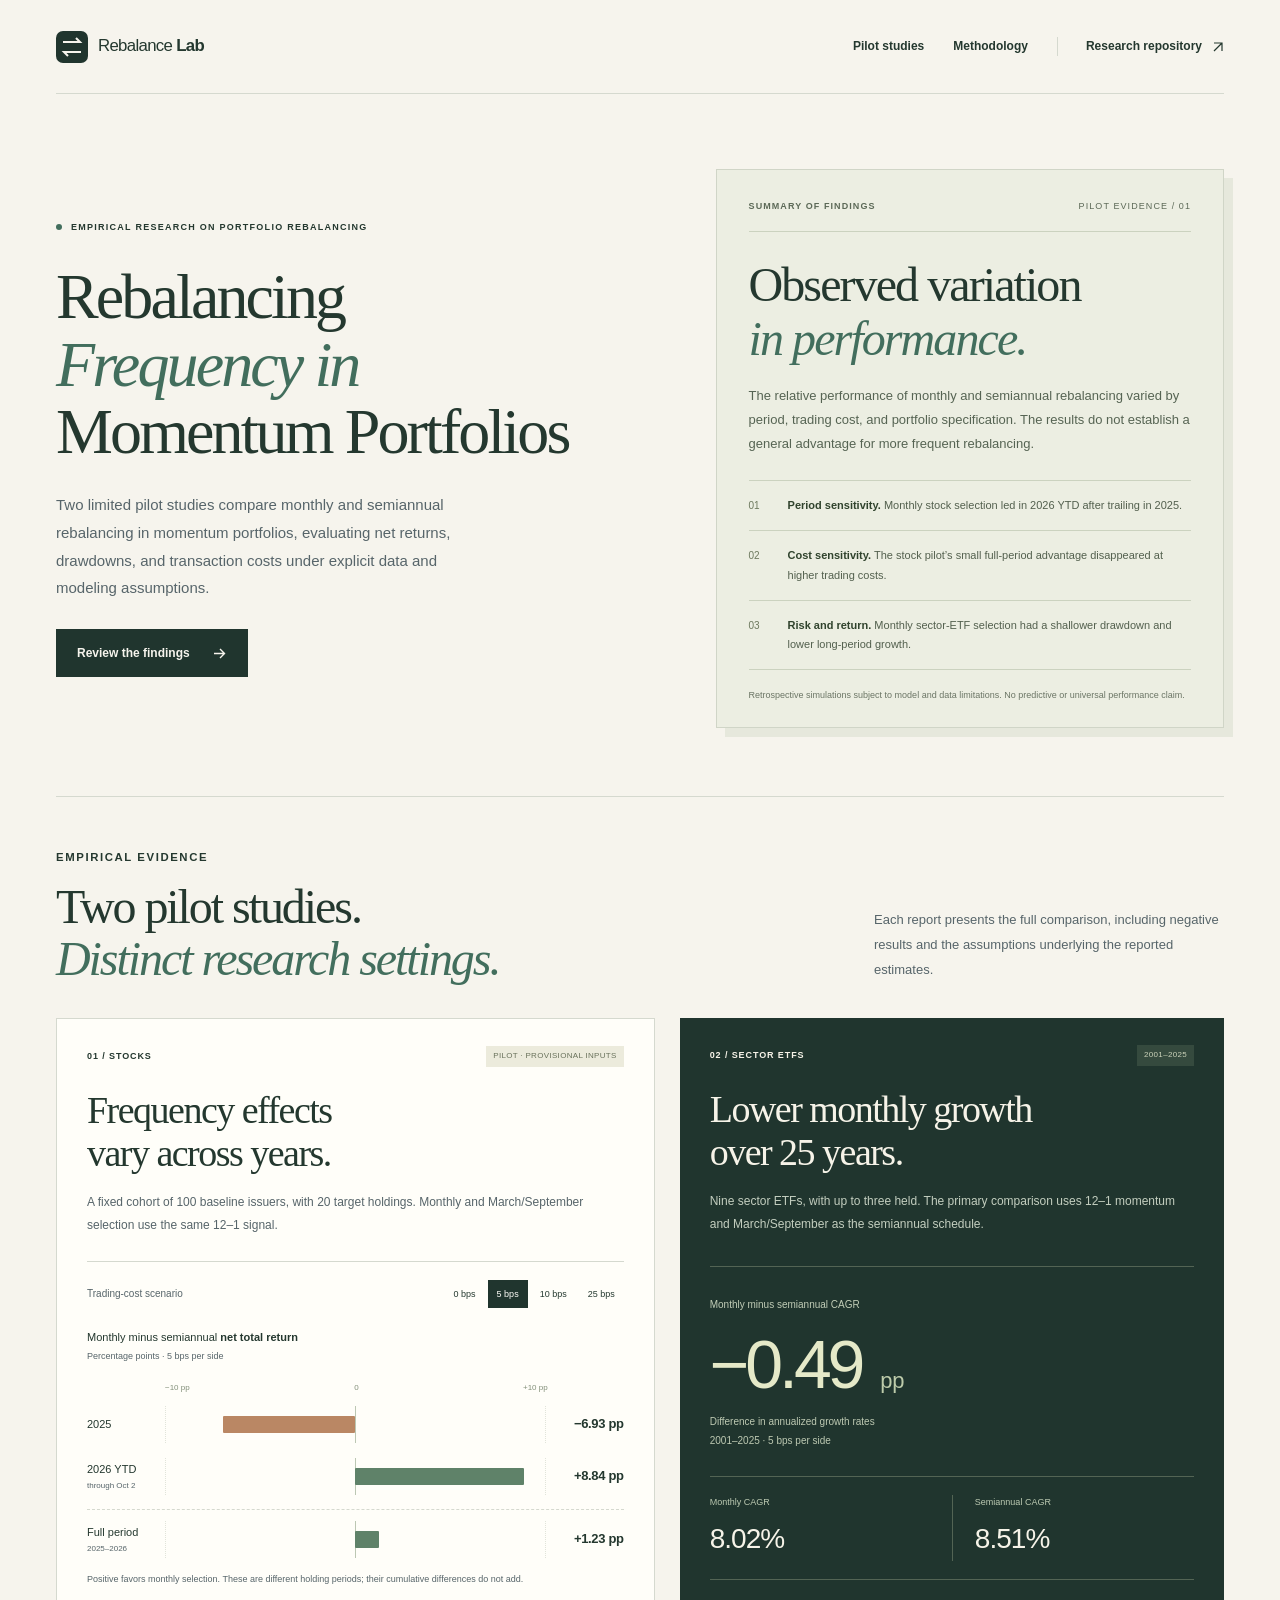
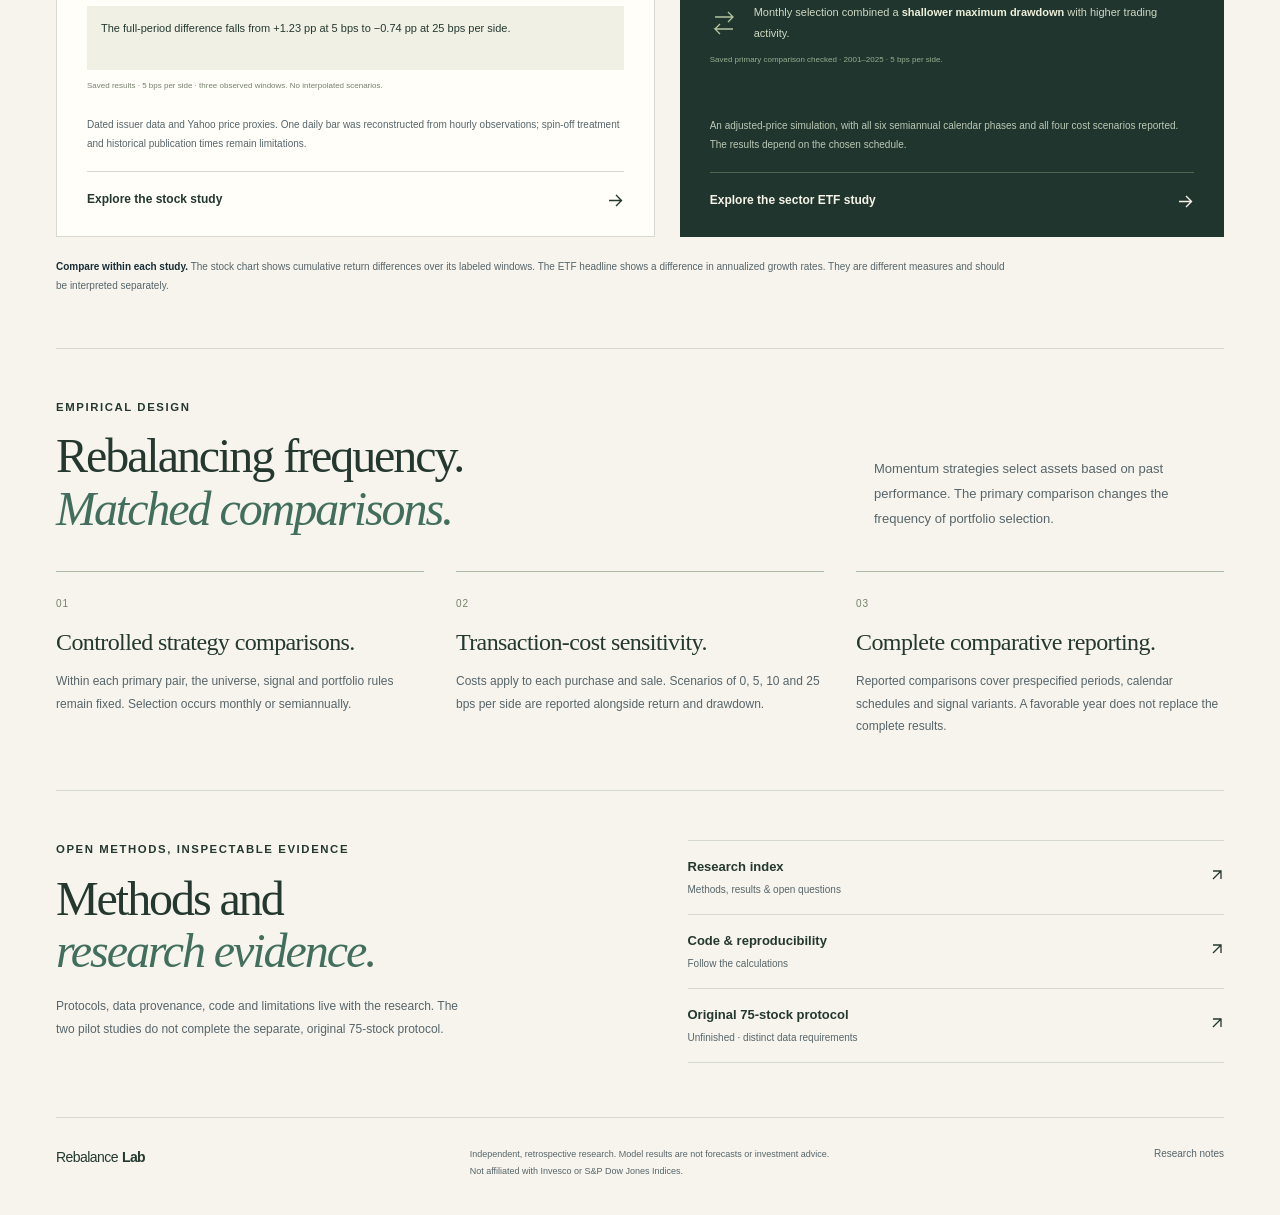
==== commit 3d402749: "Present momentum rebalancing research for an academic audience Replace conversational hooks with exp" ====
--- a/site/index.html
+++ b/site/index.html
@@ -6,9 +6,9 @@
     <meta name="theme-color" content="#20352e" />
     <meta
       name="description"
-      content="Does trading more often pay? Explore two momentum studies, their changing results, trading costs, and the limits of the evidence."
+      content="Empirical comparison of monthly and semiannual rebalancing in momentum portfolios, examining returns, drawdowns, and transaction costs in two limited pilot studies."
     />
-    <title>Rebalance Lab · Does trading more often pay?</title>
+    <title>Rebalancing Frequency in Momentum Portfolios · Rebalance Lab</title>
     <link rel="icon" href="assets/favicon.svg" type="image/svg+xml" />
     <link rel="stylesheet" href="styles.css" />
     <script src="app.js" defer></script>
@@ -34,11 +34,11 @@
         ><span>Rebalance <strong>Lab</strong></span></a
       >
       <nav class="home-nav" aria-label="Primary navigation">
-        <a href="#studies">The studies</a><a href="#method">How we test</a
+        <a href="#studies">Pilot studies</a><a href="#method">Methodology</a
         ><a
           class="home-github"
-          href="https://github.com/Yuchi-Wang02/SPMO-ETF-test"
-          >Open research
+          href="https://github.com/Yuchi-Wang02/rebalance-lab"
+          >Research repository
           <svg
             width="12"
             height="12"
@@ -59,19 +59,19 @@
       <section class="home-hero wrap" aria-labelledby="home-title">
         <div class="home-hero-copy">
           <p class="eyebrow">
-            <span class="home-live-dot" aria-hidden="true"></span> A research
-            notebook on portfolio timing
+            <span class="home-live-dot" aria-hidden="true"></span> Empirical
+            research on portfolio rebalancing
           </p>
           <h1 id="home-title">
-            Does trading<br /><em>more often</em><br />pay?
+            Rebalancing<br /><em>Frequency in</em><br />Momentum Portfolios
           </h1>
           <p class="home-intro">
-            A faster portfolio can catch a new trend. It can also trade away its
-            advantage. We test what changes when momentum strategies rebalance
-            more often.
+            Two limited pilot studies compare monthly and semiannual rebalancing
+            in momentum portfolios, evaluating net returns, drawdowns, and
+            transaction costs under explicit data and modeling assumptions.
           </p>
           <a class="button button-dark" href="#studies"
-            >See what we found
+            >Review the findings
             <svg
               width="15"
               height="15"
@@ -88,40 +88,40 @@
         </div>
         <aside class="home-verdict" aria-labelledby="verdict-title">
           <div class="home-verdict-label">
-            <span>The short answer</span><span>Field notes / 01</span>
+            <span>Summary of findings</span><span>Pilot evidence / 01</span>
           </div>
-          <h2 id="verdict-title">Sometimes.<br /><em>Not consistently.</em></h2>
+          <h2 id="verdict-title">Observed variation<br /><em>in performance.</em></h2>
           <p>
-            Across these two studies, the answer changed with the period,
-            trading costs, and the portfolio being tested. Neither produced a
-            universal case for trading faster.
+            The relative performance of monthly and semiannual rebalancing
+            varied by period, trading cost, and portfolio specification. The
+            results do not establish a general advantage for more frequent rebalancing.
           </p>
           <div class="home-verdict-notes">
             <div>
               <span>01</span>
               <p>
-                <strong>The year mattered.</strong> Monthly stock selection led
+                <strong>Period sensitivity.</strong> Monthly stock selection led
                 in 2026 YTD after trailing in 2025.
               </p>
             </div>
             <div>
               <span>02</span>
               <p>
-                <strong>Costs mattered.</strong> The stock pilot’s small
+                <strong>Cost sensitivity.</strong> The stock pilot’s small
                 full-period advantage disappeared at higher trading costs.
               </p>
             </div>
             <div>
               <span>03</span>
               <p>
-                <strong>Risk mattered too.</strong> Monthly sector-ETF selection
+                <strong>Risk and return.</strong> Monthly sector-ETF selection
                 had a shallower drawdown and lower long-period growth.
               </p>
             </div>
           </div>
           <p class="home-verdict-foot">
-            Historical simulations, with model and data limitations. No forecast
-            or universal winner.
+            Retrospective simulations subject to model and data limitations.
+            No predictive or universal performance claim.
           </p>
         </aside>
       </section>
@@ -133,14 +133,14 @@
       >
         <div class="home-section-heading">
           <div>
-            <p class="eyebrow">The evidence so far</p>
+            <p class="eyebrow">Empirical evidence</p>
             <h2 id="studies-title">
-              Two studies.<br /><em>Different perspectives.</em>
+              Two pilot studies.<br /><em>Distinct research settings.</em>
             </h2>
           </div>
           <p>
-            Start with the findings. Follow each report for the full comparison,
-            the losing cases, and the assumptions behind the numbers.
+            Each report presents the full comparison, including negative results
+            and the assumptions underlying the reported estimates.
           </p>
         </div>
         <div class="home-study-grid">
@@ -153,14 +153,14 @@
               ><span class="home-study-tag">Pilot · provisional inputs</span>
             </div>
             <h3 id="stock-study-title">
-              A strong year.<br />A different year before it.
+              Frequency effects<br />vary across years.
             </h3>
             <p class="home-study-description">
               A fixed cohort of 100 baseline issuers, with 20 target holdings.
               Monthly and March/September selection use the same 12–1 signal.
             </p>
             <div class="home-stock-controls">
-              <span>Change the trading cost</span>
+              <span>Trading-cost scenario</span>
               <fieldset id="home-cost-controls" disabled>
                 <legend class="sr-only">Trading cost per side</legend>
                 <div class="home-cost-options">
@@ -287,7 +287,7 @@
               <span>02 / Sector ETFs</span
               ><span class="home-study-tag">2001–2025</span>
             </div>
-            <h3 id="etf-study-title">Over 25 years,<br />slower grew more.</h3>
+            <h3 id="etf-study-title">Lower monthly growth<br />over 25 years.</h3>
             <p class="home-study-description">
               Nine sector ETFs, with up to three held. The primary comparison
               uses 12–1 momentum and March/September as the semiannual schedule.
@@ -325,9 +325,9 @@
                 />
               </svg>
               <p>
-                The trade-off: monthly selection also had a
-                <strong>shallower maximum drawdown</strong> and required more
-                trading.
+                Monthly selection combined a
+                <strong>shallower maximum drawdown</strong> with higher
+                trading activity.
               </p>
             </div>
             <p id="home-etf-status" class="home-data-status" role="status">
@@ -359,7 +359,7 @@
           <strong>Compare within each study.</strong> The stock chart shows
           cumulative return differences over its labeled windows. The ETF
           headline shows a difference in annualized growth rates. They are
-          different measures, not a common leaderboard.
+          different measures and should be interpreted separately.
         </p>
       </section>
 
@@ -370,39 +370,39 @@
       >
         <div class="home-section-heading">
           <div>
-            <p class="eyebrow">How we ask the question</p>
+            <p class="eyebrow">Empirical design</p>
             <h2 id="method-title">
-              Change the timing.<br /><em>Show the trade-offs.</em>
+              Rebalancing frequency.<br /><em>Matched comparisons.</em>
             </h2>
           </div>
           <p>
-            Momentum strategies favor assets with strong past performance. Our
-            central question is how often to update that selection.
+            Momentum strategies select assets based on past performance. The
+            primary comparison changes the frequency of portfolio selection.
           </p>
         </div>
         <div class="home-principles">
           <article>
             <span>01</span>
-            <h3>Keep the comparison controlled.</h3>
+            <h3>Controlled strategy comparisons.</h3>
             <p>
-              Within each primary pair, keep the universe, signal and portfolio
-              rules fixed. Change monthly versus semiannual selection.
+              Within each primary pair, the universe, signal and portfolio
+              rules remain fixed. Selection occurs monthly or semiannually.
             </p>
           </article>
           <article>
             <span>02</span>
-            <h3>Charge for the extra activity.</h3>
+            <h3>Transaction-cost sensitivity.</h3>
             <p>
-              Model costs on every buy and sell. Show 0, 5, 10 and 25 bps per
-              side, alongside the return and drawdown.
+              Costs apply to each purchase and sale. Scenarios of 0, 5, 10 and
+              25 bps per side are reported alongside return and drawdown.
             </p>
           </article>
           <article>
             <span>03</span>
-            <h3>Keep the inconvenient results.</h3>
+            <h3>Complete comparative reporting.</h3>
             <p>
-              Publish different periods, calendar schedules and signal variants.
-              A favorable year never replaces the full record.
+              Reported comparisons cover prespecified periods, calendar schedules
+              and signal variants. A favorable year does not replace the complete results.
             </p>
           </article>
         </div>
@@ -411,7 +411,7 @@
       <section class="home-research wrap" aria-labelledby="research-title">
         <div>
           <p class="eyebrow">Open methods, inspectable evidence</p>
-          <h2 id="research-title">Read beyond<br /><em>the headline.</em></h2>
+          <h2 id="research-title">Methods and<br /><em>research evidence.</em></h2>
           <p>
             Protocols, data provenance, code and limitations live with the
             research. The two pilot studies do not complete the separate,
@@ -420,7 +420,7 @@
         </div>
         <div class="home-research-links">
           <a
-            href="https://github.com/Yuchi-Wang02/SPMO-ETF-test/blob/main/docs/README.md"
+            href="https://github.com/Yuchi-Wang02/rebalance-lab/blob/main/docs/README.md"
             >Research index <span>Methods, results &amp; open questions</span
             ><svg
               width="14"
@@ -434,7 +434,7 @@
                 stroke="currentColor"
                 stroke-width="1.3"
               /></svg></a
-          ><a href="https://github.com/Yuchi-Wang02/SPMO-ETF-test"
+          ><a href="https://github.com/Yuchi-Wang02/rebalance-lab"
             >Code &amp; reproducibility <span>Follow the calculations</span
             ><svg
               width="14"
@@ -449,7 +449,7 @@
                 stroke-width="1.3"
               /></svg></a
           ><a
-            href="https://github.com/Yuchi-Wang02/SPMO-ETF-test/blob/main/docs/methods/original-stock-protocol.md"
+            href="https://github.com/Yuchi-Wang02/rebalance-lab/blob/main/docs/methods/original-stock-protocol.md"
             >Original 75-stock protocol
             <span>Unfinished · distinct data requirements</span
             ><svg
@@ -476,7 +476,7 @@
         Indices.
       </p>
       <a
-        href="https://github.com/Yuchi-Wang02/SPMO-ETF-test/blob/main/docs/README.md"
+        href="https://github.com/Yuchi-Wang02/rebalance-lab/blob/main/docs/README.md"
         >Research notes</a
       >
     </footer>
--- a/site/styles.css
+++ b/site/styles.css
@@ -221,9 +221,9 @@
   display: inline-block;
 }
 .home-hero h1 {
-  font-size: clamp(64px, 7.5vw, 99px);
-  line-height: 1.005;
-  letter-spacing: -0.064em;
+  font-size: clamp(52px, 5vw, 72px);
+  line-height: 1.06;
+  letter-spacing: -0.045em;
   margin: 28px 0 25px;
 }
 .home-hero h1 em {
@@ -770,7 +770,7 @@
     padding: 25px;
   }
   .home-hero h1 {
-    font-size: 80px;
+    font-size: 64px;
   }
   .home-study {
     padding: 25px;
@@ -820,7 +820,7 @@
     grid-template-columns: 1fr 1fr;
   }
   .home-hero h1 {
-    font-size: 65px;
+    font-size: 54px;
   }
   .home-hero .eyebrow {
     font-size: 8px;
@@ -950,7 +950,7 @@
     gap: 35px;
   }
   .home-hero h1 {
-    font-size: clamp(65px, 16vw, 85px);
+    font-size: clamp(42px, 11vw, 58px);
     margin: 24px 0 20px;
   }
   .home-hero .eyebrow {
@@ -1137,7 +1137,7 @@
     font-size: 32px;
   }
   .home-hero h1 {
-    font-size: 61px;
+    font-size: 40px;
   }
   .home-verdict {
     padding: 20px;
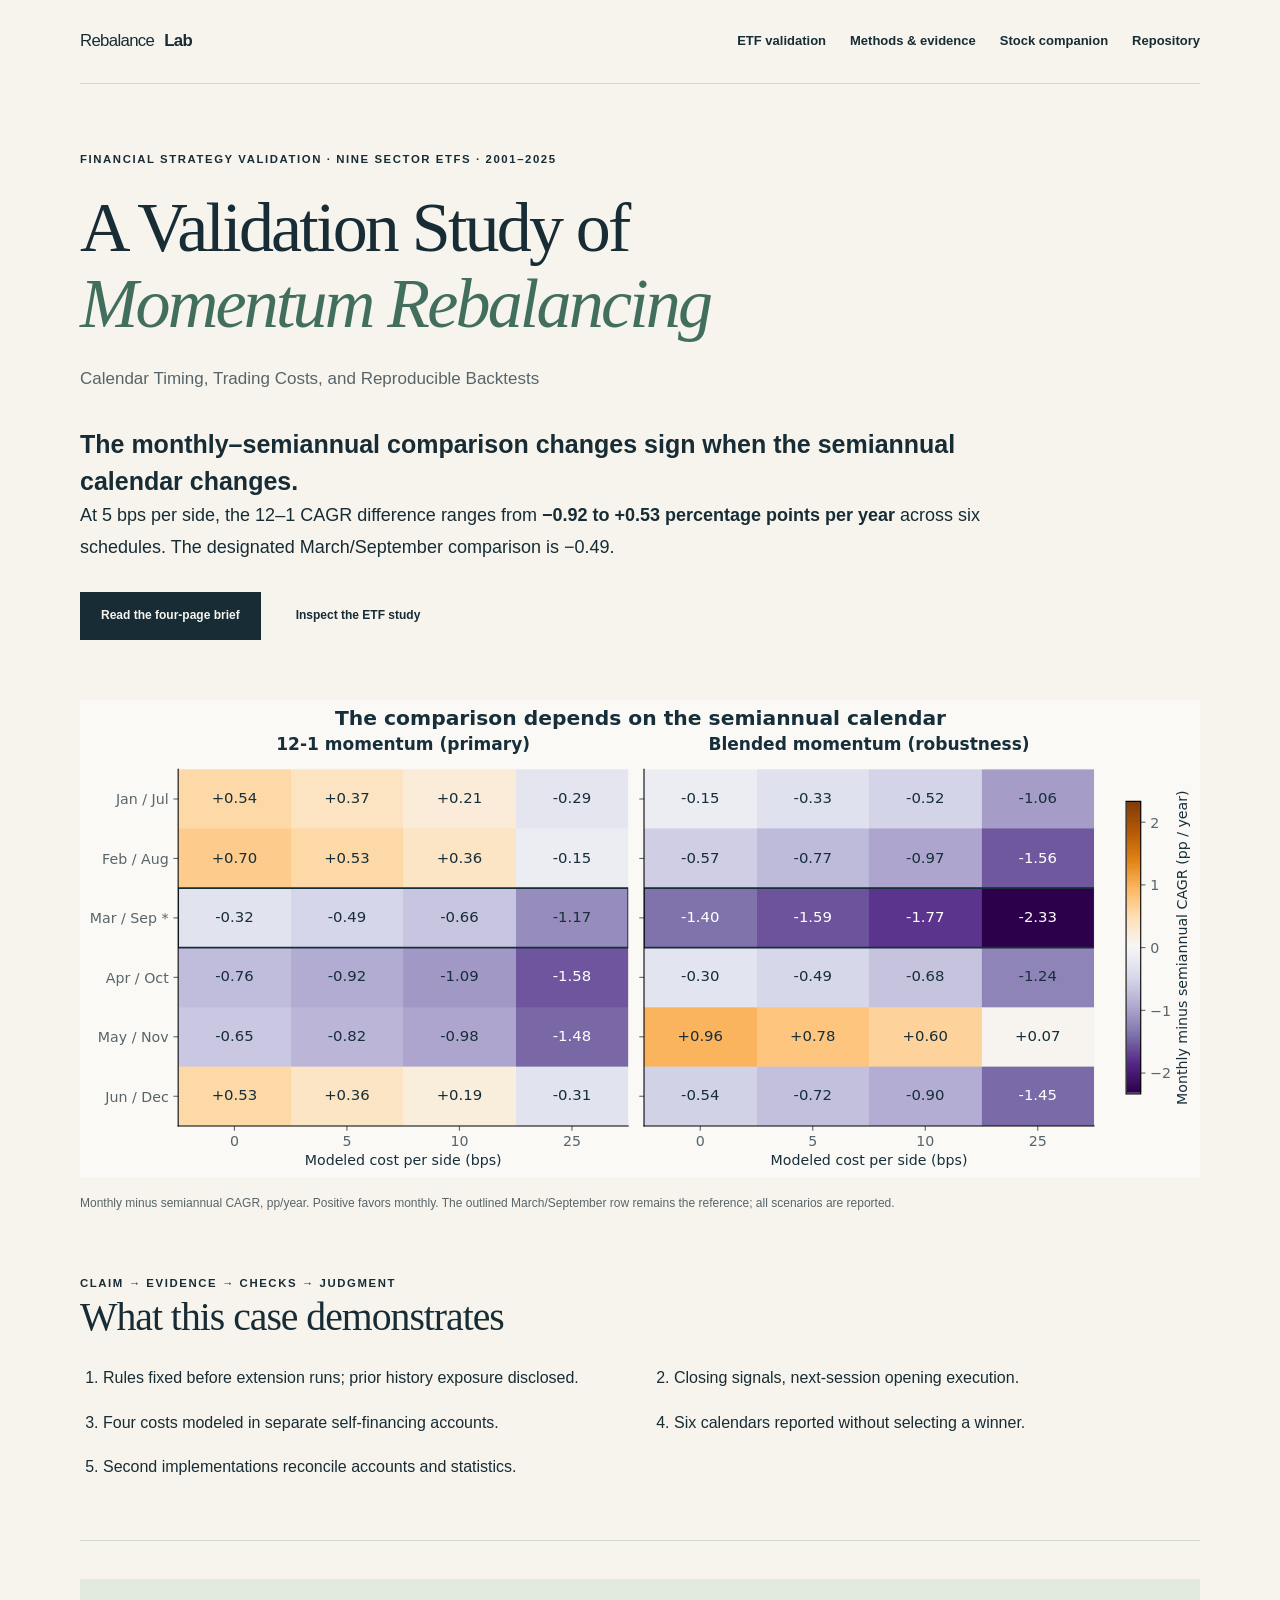
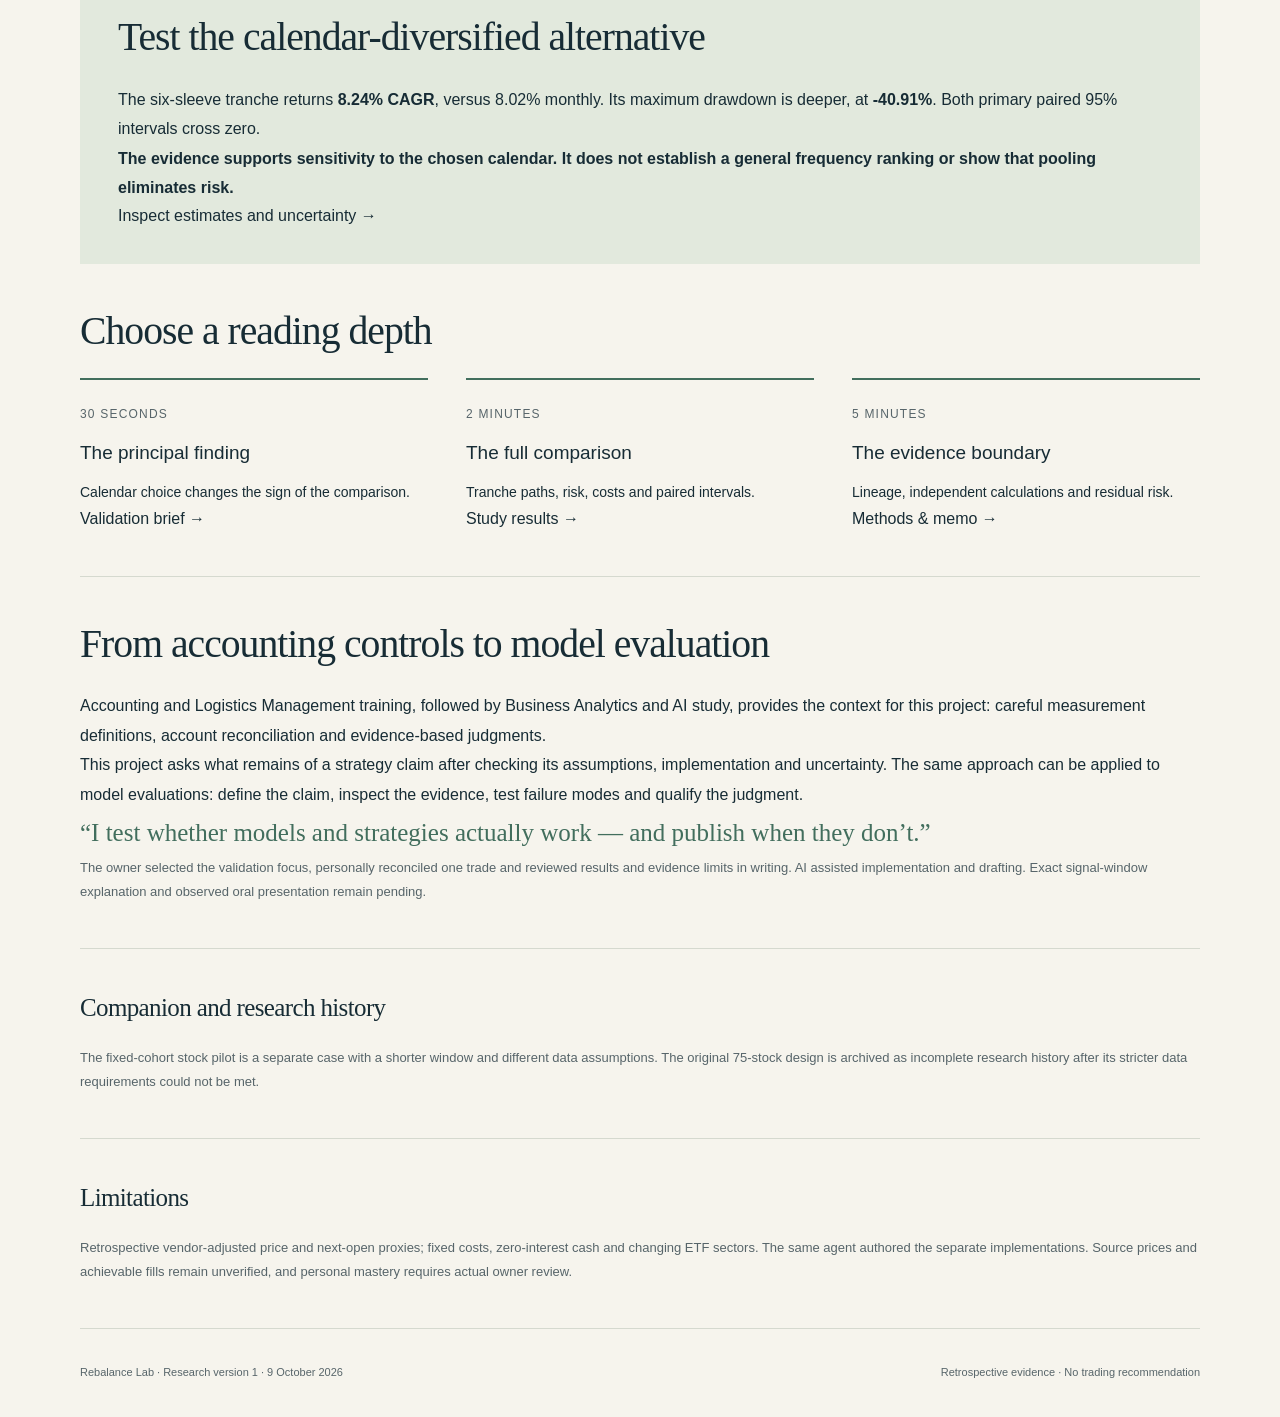
==== commit b11cecf1: "Build a bounded momentum rebalancing validation case" ====
--- a/site/index.html
+++ b/site/index.html
@@ -1,484 +1,7 @@
-<!doctype html>
-<html lang="en">
-  <head>
-    <meta charset="utf-8" />
-    <meta name="viewport" content="width=device-width, initial-scale=1" />
-    <meta name="theme-color" content="#20352e" />
-    <meta
-      name="description"
-      content="Empirical comparison of monthly and semiannual rebalancing in momentum portfolios, examining returns, drawdowns, and transaction costs in two limited pilot studies."
-    />
-    <title>Rebalancing Frequency in Momentum Portfolios · Rebalance Lab</title>
-    <link rel="icon" href="assets/favicon.svg" type="image/svg+xml" />
-    <link rel="stylesheet" href="styles.css" />
-    <script src="app.js" defer></script>
-  </head>
-  <body class="home-page">
-    <a class="skip-link" href="#main">Skip to content</a>
-    <header class="site-header wrap">
-      <a class="brand" href="index.html" aria-label="Rebalance Lab home"
-        ><svg
-          class="home-brand-mark"
-          viewBox="0 0 32 32"
-          width="32"
-          height="32"
-          aria-hidden="true"
-        >
-          <rect width="32" height="32" rx="7" fill="currentColor" />
-          <path
-            d="M7 11h17l-4-4M25 21H8l4 4"
-            fill="none"
-            stroke="#f6f4ed"
-            stroke-width="2"
-          /></svg
-        ><span>Rebalance <strong>Lab</strong></span></a
-      >
-      <nav class="home-nav" aria-label="Primary navigation">
-        <a href="#studies">Pilot studies</a><a href="#method">Methodology</a
-        ><a
-          class="home-github"
-          href="https://github.com/Yuchi-Wang02/rebalance-lab"
-          >Research repository
-          <svg
-            width="12"
-            height="12"
-            viewBox="0 0 12 12"
-            fill="none"
-            aria-hidden="true"
-          >
-            <path
-              d="m2 10 8-8M2 2h8v8"
-              stroke="currentColor"
-              stroke-width="1.2"
-            /></svg
-        ></a>
-      </nav>
-    </header>
-
-    <main id="main">
-      <section class="home-hero wrap" aria-labelledby="home-title">
-        <div class="home-hero-copy">
-          <p class="eyebrow">
-            <span class="home-live-dot" aria-hidden="true"></span> Empirical
-            research on portfolio rebalancing
-          </p>
-          <h1 id="home-title">
-            Rebalancing<br /><em>Frequency in</em><br />Momentum Portfolios
-          </h1>
-          <p class="home-intro">
-            Two limited pilot studies compare monthly and semiannual rebalancing
-            in momentum portfolios, evaluating net returns, drawdowns, and
-            transaction costs under explicit data and modeling assumptions.
-          </p>
-          <a class="button button-dark" href="#studies"
-            >Review the findings
-            <svg
-              width="15"
-              height="15"
-              viewBox="0 0 15 15"
-              fill="none"
-              aria-hidden="true"
-            >
-              <path
-                d="M2 7.5h10M8 3l4.5 4.5L8 12"
-                stroke="currentColor"
-                stroke-width="1.4"
-              /></svg
-          ></a>
-        </div>
-        <aside class="home-verdict" aria-labelledby="verdict-title">
-          <div class="home-verdict-label">
-            <span>Summary of findings</span><span>Pilot evidence / 01</span>
-          </div>
-          <h2 id="verdict-title">Observed variation<br /><em>in performance.</em></h2>
-          <p>
-            The relative performance of monthly and semiannual rebalancing
-            varied by period, trading cost, and portfolio specification. The
-            results do not establish a general advantage for more frequent rebalancing.
-          </p>
-          <div class="home-verdict-notes">
-            <div>
-              <span>01</span>
-              <p>
-                <strong>Period sensitivity.</strong> Monthly stock selection led
-                in 2026 YTD after trailing in 2025.
-              </p>
-            </div>
-            <div>
-              <span>02</span>
-              <p>
-                <strong>Cost sensitivity.</strong> The stock pilot’s small
-                full-period advantage disappeared at higher trading costs.
-              </p>
-            </div>
-            <div>
-              <span>03</span>
-              <p>
-                <strong>Risk and return.</strong> Monthly sector-ETF selection
-                had a shallower drawdown and lower long-period growth.
-              </p>
-            </div>
-          </div>
-          <p class="home-verdict-foot">
-            Retrospective simulations subject to model and data limitations.
-            No predictive or universal performance claim.
-          </p>
-        </aside>
-      </section>
-
-      <section
-        id="studies"
-        class="home-studies wrap"
-        aria-labelledby="studies-title"
-      >
-        <div class="home-section-heading">
-          <div>
-            <p class="eyebrow">Empirical evidence</p>
-            <h2 id="studies-title">
-              Two pilot studies.<br /><em>Distinct research settings.</em>
-            </h2>
-          </div>
-          <p>
-            Each report presents the full comparison, including negative results
-            and the assumptions underlying the reported estimates.
-          </p>
-        </div>
-        <div class="home-study-grid">
-          <article
-            class="home-study home-stock"
-            aria-labelledby="stock-study-title"
-          >
-            <div class="home-study-topline">
-              <span>01 / Stocks</span
-              ><span class="home-study-tag">Pilot · provisional inputs</span>
-            </div>
-            <h3 id="stock-study-title">
-              Frequency effects<br />vary across years.
-            </h3>
-            <p class="home-study-description">
-              A fixed cohort of 100 baseline issuers, with 20 target holdings.
-              Monthly and March/September selection use the same 12–1 signal.
-            </p>
-            <div class="home-stock-controls">
-              <span>Trading-cost scenario</span>
-              <fieldset id="home-cost-controls" disabled>
-                <legend class="sr-only">Trading cost per side</legend>
-                <div class="home-cost-options">
-                  <input
-                    id="home-cost-0"
-                    type="radio"
-                    name="home-cost"
-                    value="0"
-                  /><label for="home-cost-0">0 bps</label
-                  ><input
-                    id="home-cost-5"
-                    type="radio"
-                    name="home-cost"
-                    value="5"
-                    checked
-                  /><label for="home-cost-5">5 bps</label
-                  ><input
-                    id="home-cost-10"
-                    type="radio"
-                    name="home-cost"
-                    value="10"
-                  /><label for="home-cost-10">10 bps</label
-                  ><input
-                    id="home-cost-25"
-                    type="radio"
-                    name="home-cost"
-                    value="25"
-                  /><label for="home-cost-25">25 bps</label>
-                </div>
-              </fieldset>
-            </div>
-            <figure class="home-gap-chart" aria-labelledby="home-gap-title">
-              <figcaption id="home-gap-title">
-                Monthly minus semiannual <strong>net total return</strong
-                ><span
-                  >Percentage points ·
-                  <span id="home-cost-label">5 bps per side</span></span
-                >
-              </figcaption>
-              <div class="home-gap-axis" aria-hidden="true">
-                <span>−10 pp</span><span>0</span><span>+10 pp</span>
-              </div>
-              <div class="home-gap-row">
-                <span class="home-gap-period">2025</span>
-                <div class="home-gap-track" aria-hidden="true">
-                  <i
-                    id="home-bar-2025"
-                    class="negative"
-                    style="--bar-width: 34.649%"
-                  ></i>
-                </div>
-                <strong id="home-gap-2025">−6.93 pp</strong>
-              </div>
-              <div class="home-gap-row">
-                <span class="home-gap-period"
-                  >2026 YTD<small>through Oct 2</small></span
-                >
-                <div class="home-gap-track" aria-hidden="true">
-                  <i
-                    id="home-bar-2026"
-                    class="positive"
-                    style="--bar-width: 44.193%"
-                  ></i>
-                </div>
-                <strong id="home-gap-2026">+8.84 pp</strong>
-              </div>
-              <div class="home-gap-row home-gap-total">
-                <span class="home-gap-period"
-                  >Full period<small>2025–2026</small></span
-                >
-                <div class="home-gap-track" aria-hidden="true">
-                  <i
-                    id="home-bar-full"
-                    class="positive"
-                    style="--bar-width: 6.165%"
-                  ></i>
-                </div>
-                <strong id="home-gap-full">+1.23 pp</strong>
-              </div>
-              <p class="home-gap-foot">
-                Positive favors monthly selection. These are different holding
-                periods; their cumulative differences do not add.
-              </p>
-            </figure>
-            <p
-              id="home-cost-reading"
-              class="home-cost-reading"
-              aria-live="polite"
-            >
-              The full-period difference falls from
-              <strong>+1.23 pp at 5 bps</strong> to
-              <strong>−0.74 pp at 25 bps</strong> per side.
-            </p>
-            <p id="home-stock-status" class="home-data-status" role="status">
-              Published 5 bps snapshot shown. Loading the other saved scenarios…
-            </p>
-            <p class="home-study-limit">
-              Dated issuer data and Yahoo price proxies. One daily bar was
-              reconstructed from hourly observations; spin-off treatment and
-              historical publication times remain limitations.
-            </p>
-            <a class="home-report-link" href="stocks.html"
-              >Explore the stock study
-              <svg
-                width="17"
-                height="17"
-                viewBox="0 0 17 17"
-                fill="none"
-                aria-hidden="true"
-              >
-                <path
-                  d="M2 8.5h12M9 3l5.5 5.5L9 14"
-                  stroke="currentColor"
-                  stroke-width="1.4"
-                /></svg
-            ></a>
-          </article>
-
-          <article
-            class="home-study home-etf"
-            aria-labelledby="etf-study-title"
-          >
-            <div class="home-study-topline">
-              <span>02 / Sector ETFs</span
-              ><span class="home-study-tag">2001–2025</span>
-            </div>
-            <h3 id="etf-study-title">Lower monthly growth<br />over 25 years.</h3>
-            <p class="home-study-description">
-              Nine sector ETFs, with up to three held. The primary comparison
-              uses 12–1 momentum and March/September as the semiannual schedule.
-            </p>
-            <div class="home-etf-result">
-              <span>Monthly minus semiannual CAGR</span
-              ><strong id="home-etf-gap">−0.49 <small>pp</small></strong>
-              <p>
-                Difference in <strong>annualized growth rates</strong
-                ><br />2001–2025 · 5 bps per side
-              </p>
-            </div>
-            <dl class="home-etf-pair">
-              <div>
-                <dt>Monthly CAGR</dt>
-                <dd id="home-etf-monthly">8.02%</dd>
-              </div>
-              <div>
-                <dt>Semiannual CAGR</dt>
-                <dd id="home-etf-slow">8.51%</dd>
-              </div>
-            </dl>
-            <div class="home-etf-tradeoff">
-              <svg
-                viewBox="0 0 28 28"
-                width="28"
-                height="28"
-                fill="none"
-                aria-hidden="true"
-              >
-                <path
-                  d="M5 8h18M18 3l5 5-5 5M23 20H5l5 5M5 20l5-5"
-                  stroke="currentColor"
-                  stroke-width="1.3"
-                />
-              </svg>
-              <p>
-                Monthly selection combined a
-                <strong>shallower maximum drawdown</strong> with higher
-                trading activity.
-              </p>
-            </div>
-            <p id="home-etf-status" class="home-data-status" role="status">
-              Published primary comparison · saved figures are being checked.
-            </p>
-            <p class="home-study-limit">
-              An adjusted-price simulation, with all six semiannual calendar
-              phases and all four cost scenarios reported. The results depend on
-              the chosen schedule.
-            </p>
-            <a class="home-report-link" href="pilot.html"
-              >Explore the sector ETF study
-              <svg
-                width="17"
-                height="17"
-                viewBox="0 0 17 17"
-                fill="none"
-                aria-hidden="true"
-              >
-                <path
-                  d="M2 8.5h12M9 3l5.5 5.5L9 14"
-                  stroke="currentColor"
-                  stroke-width="1.4"
-                /></svg
-            ></a>
-          </article>
-        </div>
-        <p class="home-comparison-note">
-          <strong>Compare within each study.</strong> The stock chart shows
-          cumulative return differences over its labeled windows. The ETF
-          headline shows a difference in annualized growth rates. They are
-          different measures and should be interpreted separately.
-        </p>
-      </section>
-
-      <section
-        id="method"
-        class="home-method wrap"
-        aria-labelledby="method-title"
-      >
-        <div class="home-section-heading">
-          <div>
-            <p class="eyebrow">Empirical design</p>
-            <h2 id="method-title">
-              Rebalancing frequency.<br /><em>Matched comparisons.</em>
-            </h2>
-          </div>
-          <p>
-            Momentum strategies select assets based on past performance. The
-            primary comparison changes the frequency of portfolio selection.
-          </p>
-        </div>
-        <div class="home-principles">
-          <article>
-            <span>01</span>
-            <h3>Controlled strategy comparisons.</h3>
-            <p>
-              Within each primary pair, the universe, signal and portfolio
-              rules remain fixed. Selection occurs monthly or semiannually.
-            </p>
-          </article>
-          <article>
-            <span>02</span>
-            <h3>Transaction-cost sensitivity.</h3>
-            <p>
-              Costs apply to each purchase and sale. Scenarios of 0, 5, 10 and
-              25 bps per side are reported alongside return and drawdown.
-            </p>
-          </article>
-          <article>
-            <span>03</span>
-            <h3>Complete comparative reporting.</h3>
-            <p>
-              Reported comparisons cover prespecified periods, calendar schedules
-              and signal variants. A favorable year does not replace the complete results.
-            </p>
-          </article>
-        </div>
-      </section>
-
-      <section class="home-research wrap" aria-labelledby="research-title">
-        <div>
-          <p class="eyebrow">Open methods, inspectable evidence</p>
-          <h2 id="research-title">Methods and<br /><em>research evidence.</em></h2>
-          <p>
-            Protocols, data provenance, code and limitations live with the
-            research. The two pilot studies do not complete the separate,
-            original 75-stock protocol.
-          </p>
-        </div>
-        <div class="home-research-links">
-          <a
-            href="https://github.com/Yuchi-Wang02/rebalance-lab/blob/main/docs/README.md"
-            >Research index <span>Methods, results &amp; open questions</span
-            ><svg
-              width="14"
-              height="14"
-              viewBox="0 0 14 14"
-              fill="none"
-              aria-hidden="true"
-            >
-              <path
-                d="m3 11 8-8M3 3h8v8"
-                stroke="currentColor"
-                stroke-width="1.3"
-              /></svg></a
-          ><a href="https://github.com/Yuchi-Wang02/rebalance-lab"
-            >Code &amp; reproducibility <span>Follow the calculations</span
-            ><svg
-              width="14"
-              height="14"
-              viewBox="0 0 14 14"
-              fill="none"
-              aria-hidden="true"
-            >
-              <path
-                d="m3 11 8-8M3 3h8v8"
-                stroke="currentColor"
-                stroke-width="1.3"
-              /></svg></a
-          ><a
-            href="https://github.com/Yuchi-Wang02/rebalance-lab/blob/main/docs/methods/original-stock-protocol.md"
-            >Original 75-stock protocol
-            <span>Unfinished · distinct data requirements</span
-            ><svg
-              width="14"
-              height="14"
-              viewBox="0 0 14 14"
-              fill="none"
-              aria-hidden="true"
-            >
-              <path
-                d="m3 11 8-8M3 3h8v8"
-                stroke="currentColor"
-                stroke-width="1.3"
-              /></svg
-          ></a>
-        </div>
-      </section>
-    </main>
-    <footer class="home-footer wrap">
-      <a class="brand" href="index.html">Rebalance <strong>Lab</strong></a>
-      <p>
-        Independent, retrospective research. Model results are not forecasts or
-        investment advice.<br />Not affiliated with Invesco or S&amp;P Dow Jones
-        Indices.
-      </p>
-      <a
-        href="https://github.com/Yuchi-Wang02/rebalance-lab/blob/main/docs/README.md"
-        >Research notes</a
-      >
-    </footer>
-  </body>
-</html>
+<!doctype html><html lang="en"><head><meta charset="utf-8"><meta name="viewport" content="width=device-width,initial-scale=1"><meta name="description" content="A retrospective financial validation case: calendar sensitivity, tranched momentum portfolios, paired uncertainty and reproducible accounting."><title>A Validation Study of Momentum Rebalancing · Rebalance Lab</title><link rel="canonical" href="https://yuchi-wang02.github.io/rebalance-lab/"><meta property="og:type" content="website"><meta property="og:site_name" content="Rebalance Lab"><meta property="og:title" content="A Validation Study of Momentum Rebalancing"><meta property="og:description" content="A retrospective financial validation case: calendar sensitivity, tranched momentum portfolios, paired uncertainty and reproducible accounting."><meta property="og:url" content="https://yuchi-wang02.github.io/rebalance-lab/"><meta property="og:image" content="https://yuchi-wang02.github.io/rebalance-lab/assets/validation-preview.png"><meta property="og:image:width" content="1200"><meta property="og:image:height" content="630"><meta property="og:image:alt" content="Momentum rebalancing validation: calendar sensitivity and paired uncertainty"><meta name="twitter:card" content="summary_large_image"><meta name="twitter:title" content="A Validation Study of Momentum Rebalancing"><meta name="twitter:description" content="A retrospective financial validation case: calendar sensitivity, tranched momentum portfolios, paired uncertainty and reproducible accounting."><meta name="twitter:image" content="https://yuchi-wang02.github.io/rebalance-lab/assets/validation-preview.png"><link rel="icon" href="assets/favicon.svg" type="image/svg+xml"><link rel="stylesheet" href="styles.css"><link rel="stylesheet" href="validation.css"></head><body class="v-page"><a class="skip-link" href="#main">Skip to content</a><header class="v-header"><a class="brand" href="index.html">Rebalance <strong>Lab</strong></a><nav aria-label="Primary navigation"><a href="pilot.html">ETF validation</a><a href="methods.html">Methods &amp; evidence</a><a href="stocks.html">Stock companion</a><a href="https://github.com/Yuchi-Wang02/rebalance-lab">Repository</a></nav></header><main id="main" class="v-main"><section class="v-hero"><p class="eyebrow">Financial strategy validation · nine sector ETFs · 2001–2025</p><h1>A Validation Study of<br><em>Momentum Rebalancing</em></h1><p class="v-subtitle">Calendar Timing, Trading Costs, and Reproducible Backtests</p><p class="v-finding">The monthly–semiannual comparison changes sign when the semiannual calendar changes.</p><p class="v-intro">At 5 bps per side, the 12–1 CAGR difference ranges from <strong>−0.92 to +0.53 percentage points per year</strong> across six schedules. The designated March/September comparison is −0.49.</p><div class="v-actions"><a class="button button-dark" href="assets/rebalance-lab-validation-brief.pdf">Read the four-page brief</a><a class="button" href="pilot.html">Inspect the ETF study</a></div></section>
+<figure class="v-figure"><div class="v-plot" tabindex="0" role="region" aria-label="Scrollable research figure"><img src="assets/validation-calendar-costs.svg" alt="Complete two-signal grid of six calendars and four costs; differences change sign."></div><figcaption><span class="v-scroll-note">On a small screen, scroll the figure horizontally. </span>Monthly minus semiannual CAGR, pp/year. Positive favors monthly. The outlined March/September row remains the reference; all scenarios are reported.</figcaption></figure>
+<section class="v-section"><p class="eyebrow">Claim → evidence → checks → judgment</p><h2>What this case demonstrates</h2><ol class="v-checklist"><li>Rules fixed before extension runs; prior history exposure disclosed.</li><li>Closing signals, next-session opening execution.</li><li>Four costs modeled in separate self-financing accounts.</li><li>Six calendars reported without selecting a winner.</li><li>Second implementations reconcile accounts and statistics.</li></ol></section>
+<section class="v-section v-callout"><h2>Test the calendar-diversified alternative</h2><p>The six-sleeve tranche returns <strong>8.24% CAGR</strong>, versus 8.02% monthly. Its maximum drawdown is deeper, at <strong>-40.91%</strong>. Both primary paired 95% intervals cross zero.</p><p class="v-judgment">The evidence supports sensitivity to the chosen calendar. It does not establish a general frequency ranking or show that pooling eliminates risk.</p><a href="pilot.html#uncertainty">Inspect estimates and uncertainty →</a></section>
+<section class="v-section"><h2>Choose a reading depth</h2><div class="v-paths"><article><span>30 seconds</span><h3>The principal finding</h3><p>Calendar choice changes the sign of the comparison.</p><a href="assets/rebalance-lab-validation-brief.pdf">Validation brief →</a></article><article><span>2 minutes</span><h3>The full comparison</h3><p>Tranche paths, risk, costs and paired intervals.</p><a href="pilot.html">Study results →</a></article><article><span>5 minutes</span><h3>The evidence boundary</h3><p>Lineage, independent calculations and residual risk.</p><a href="methods.html">Methods &amp; memo →</a></article></div></section>
+<section class="v-section"><h2>From accounting controls to model evaluation</h2><p>Accounting and Logistics Management training, followed by Business Analytics and AI study, provides the context for this project: careful measurement definitions, account reconciliation and evidence-based judgments.</p><p>This project asks what remains of a strategy claim after checking its assumptions, implementation and uncertainty. The same approach can be applied to model evaluations: define the claim, inspect the evidence, test failure modes and qualify the judgment.</p><p class="v-principle">“I test whether models and strategies actually work — and publish when they don’t.”</p><p class="v-note">The owner selected the validation focus, personally reconciled one trade and reviewed results and evidence limits in writing. AI assisted implementation and drafting. Exact signal-window explanation and observed oral presentation remain pending.</p></section>
+<section class="v-section v-small"><h2>Companion and research history</h2><p><a href="stocks.html">The fixed-cohort stock pilot</a> is a separate case with a shorter window and different data assumptions. The original 75-stock design is archived as incomplete research history after its stricter data requirements could not be met.</p></section><section class="v-section v-small"><h2>Limitations</h2><p>Retrospective vendor-adjusted price and next-open proxies; fixed costs, zero-interest cash and changing ETF sectors. The same agent authored the separate implementations. Source prices and achievable fills remain unverified, and personal mastery requires actual owner review.</p></section></main><footer class="v-footer"><span>Rebalance Lab · Research version 1 · 9 October 2026</span><span>Retrospective evidence · No trading recommendation</span></footer></body></html>
--- a/site/validation.css
+++ b/site/validation.css
@@ -0,0 +1,2 @@
+.v-page{--v-blue:#213e50;--v-gold:#ae7b31}.v-header,.v-main,.v-footer{width:min(1120px,calc(100% - 64px));margin:0 auto}.v-header{padding:28px 0;display:flex;align-items:center;justify-content:space-between;gap:28px;border-bottom:1px solid var(--line)}.v-header nav{display:flex;gap:24px;flex-wrap:wrap;font-size:13px;font-weight:600}.v-header .brand{text-decoration:none}.v-hero{padding:66px 0 28px}.v-hero h1{font-family:var(--serif);font-size:clamp(42px,5.5vw,70px);line-height:1.08;font-weight:500;letter-spacing:-.04em;margin:22px 0}.v-hero h1 em{font-weight:400;color:var(--green)}.v-subtitle{font-size:17px;color:var(--muted);margin:24px 0 34px}.v-finding{font-size:25px;font-weight:600;line-height:1.45;max-width:950px}.v-intro{font-size:18px;line-height:1.8;max-width:940px}.v-actions{display:flex;gap:14px;flex-wrap:wrap;align-items:center;margin-top:28px}.v-actions a:not(.button){font-size:14px;margin-right:20px}.v-figure{margin:32px 0 0}.v-figure img{display:block;width:100%;height:auto}.v-figure figcaption{font-size:12px;line-height:1.7;color:var(--muted);padding:15px 0;max-width:1020px}.v-section{margin:0;padding:44px 0;border-bottom:1px solid var(--line)}.v-section h2{font-family:var(--serif);font-size:clamp(28px,3.1vw,41px);line-height:1.2;letter-spacing:-.025em;font-weight:500;margin:0 0 23px}.v-section h3{font-size:19px;margin:12px 0}.v-section p{line-height:1.85}.v-checklist{display:grid;grid-template-columns:1fr 1fr;gap:17px 45px;padding-left:23px;font-size:16px;line-height:1.7}.v-callout{background:var(--light-green);padding:35px 38px;margin-top:38px;border:0}.v-judgment{font-weight:600}.v-paths{display:grid;grid-template-columns:repeat(3,1fr);gap:38px}.v-paths article{border-top:2px solid var(--green);padding-top:20px}.v-paths span{font-size:12px;letter-spacing:.1em;text-transform:uppercase;color:var(--muted)}.v-paths p{font-size:14px}.v-principle{font-family:var(--serif);font-size:25px;color:var(--green)}.v-note,.v-small p{font-size:13px;color:var(--muted)}.v-small h2{font-size:25px}.v-table{width:100%;overflow:auto;outline-offset:5px;margin:22px 0}.v-table table{width:100%;border-collapse:collapse;text-align:right;white-space:nowrap;font-size:14px}.v-table th:first-child,.v-table td:first-child{text-align:left}.v-table th,.v-table td{padding:14px 13px;border-bottom:1px solid var(--line)}.v-table th{font-weight:600}.v-table caption{text-align:left;font-size:12px;color:var(--muted);padding:9px 0}.v-controls{display:flex;gap:28px;flex-wrap:wrap;margin:22px 0}.v-controls label{font-size:14px;display:flex;align-items:center;gap:12px}.v-controls select{padding:9px 12px;border:1px solid var(--line);background:var(--white);color:var(--ink);font:inherit}.v-controls select:disabled{opacity:.6}.v-timeline{display:grid;grid-template-columns:repeat(4,1fr);gap:14px;margin:28px 0}.v-timeline span{padding:17px 15px;border-left:2px solid var(--green);background:var(--sand);font-size:13px;line-height:1.5}.v-section details{padding:22px 0;border-bottom:1px solid var(--line)}.v-section summary{font-weight:600;cursor:pointer;line-height:1.7}.v-downloads{display:flex;flex-wrap:wrap;gap:18px 26px;font-size:14px}.v-footer{display:flex;justify-content:space-between;gap:20px;font-size:11px;color:var(--muted);padding:35px 0}.v-method{max-width:950px}.v-method h1{font-family:var(--serif);font-size:38px;margin:0 0 25px}.v-method h2{font-family:var(--sans);font-size:21px;font-weight:600;margin:30px 0 12px;letter-spacing:0}.v-method p,.v-method li{font-size:15px;line-height:1.9}.v-method ul{padding-left:22px}.v-method pre{font-size:12px;background:var(--sand);padding:20px;overflow:auto}.v-method code{font-size:.9em;overflow-wrap:anywhere}.v-section a{text-underline-offset:4px}.v-primary{background:var(--light-green)}#validation-data-status{font-size:12px;color:var(--muted)}:focus-visible{outline:3px solid var(--green);outline-offset:4px}@media(max-width:700px){.v-header,.v-main,.v-footer{width:calc(100% - 36px)}.v-header{align-items:flex-start;flex-direction:column;padding:22px 0;gap:15px}.v-header nav{gap:12px 19px;font-size:12px}.v-hero{padding-top:38px}.v-hero h1{font-size:43px}.v-finding{font-size:21px}.v-intro{font-size:16px}.v-subtitle{font-size:14px;margin-bottom:25px}.v-section{padding:32px 0}.v-checklist,.v-paths{grid-template-columns:1fr;gap:22px}.v-callout{padding:25px 22px}.v-timeline{grid-template-columns:1fr 1fr}.v-footer{flex-direction:column;gap:7px}.v-actions .button{padding:13px 18px;font-size:13px}.v-table table{font-size:12px}.v-table th,.v-table td{padding:12px 10px}.v-method h1{font-size:31px}.v-controls{gap:15px}.v-figure{margin-top:24px}.v-figure figcaption{font-size:11px}}
+.v-scroll-note{display:none}.v-plot{width:100%;overflow:auto;outline-offset:4px}.v-method h2{font-family:var(--serif);font-size:34px;font-weight:500;margin:0 0 25px}.v-method h3{font-family:var(--sans);font-size:21px;font-weight:600;margin:30px 0 12px}@media(max-width:700px){.v-plot img{min-width:900px}.v-scroll-note{display:inline}.v-method h2{font-size:30px}}
